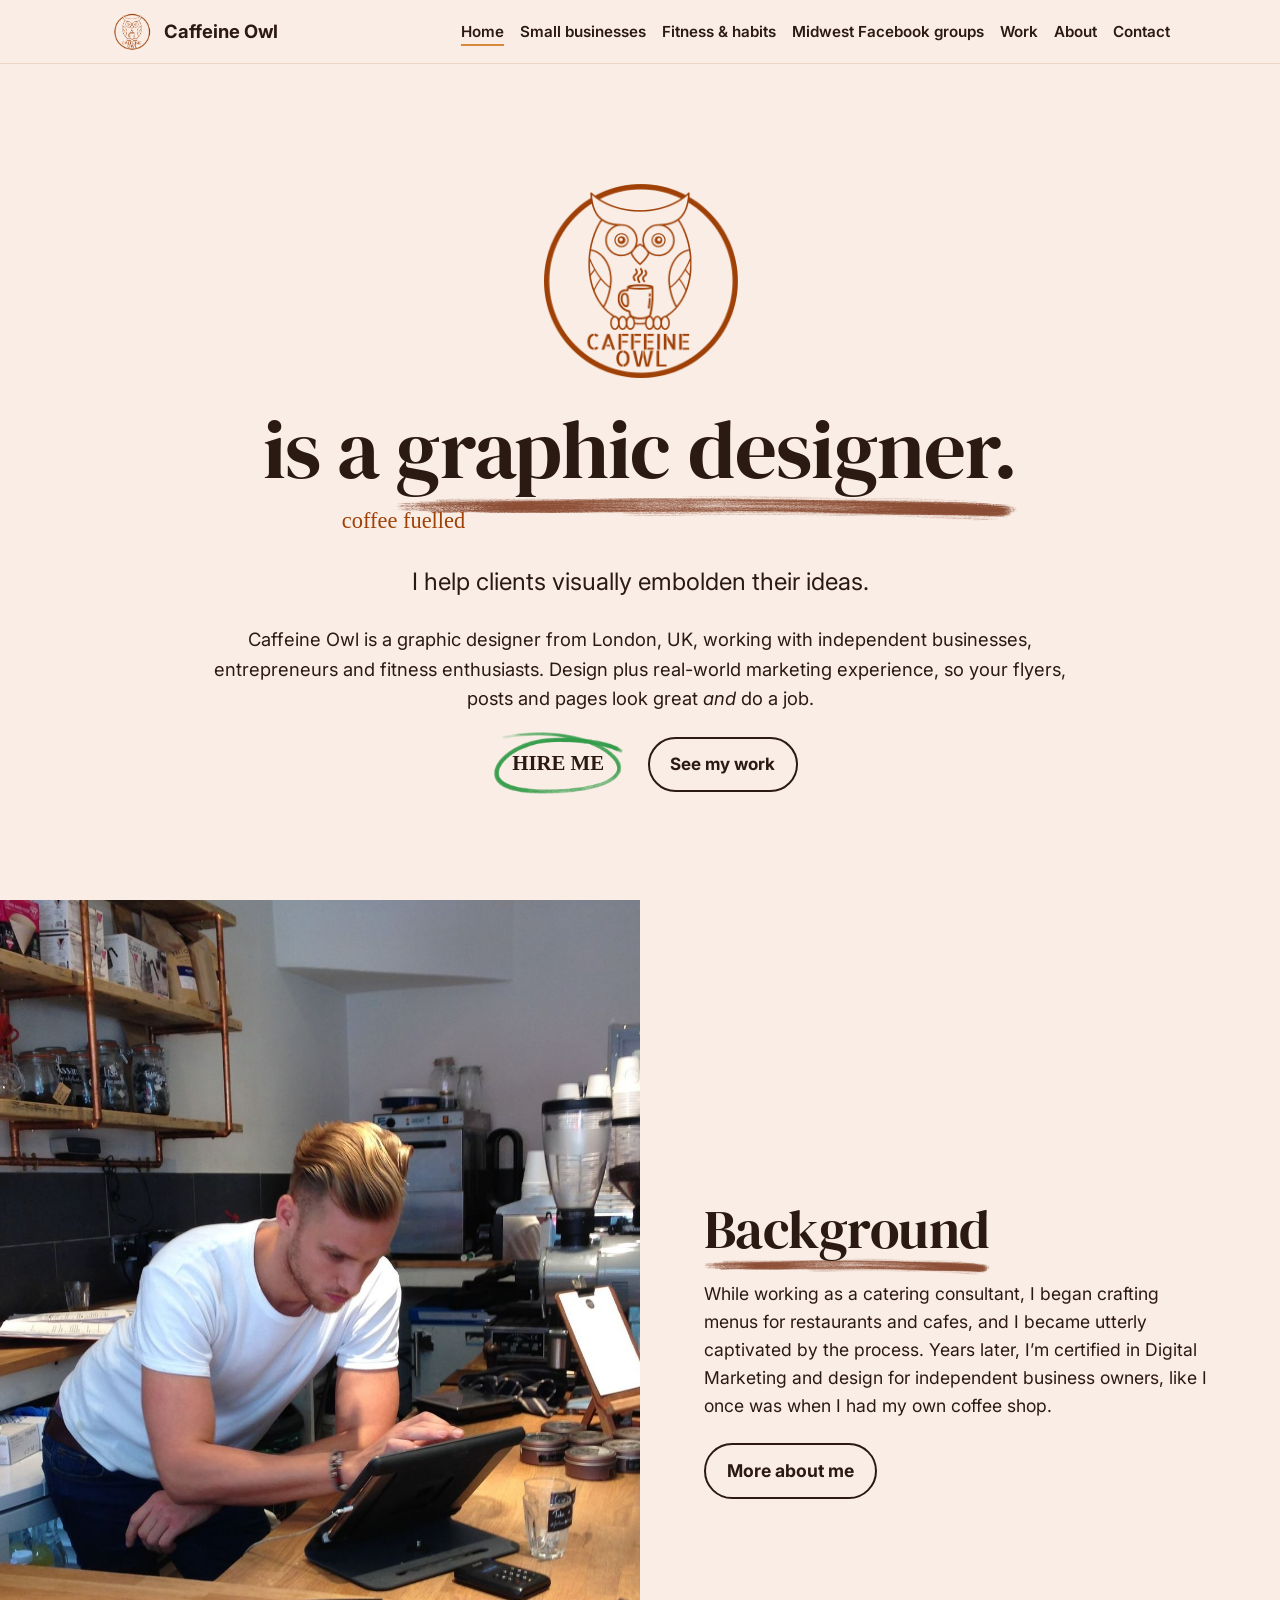
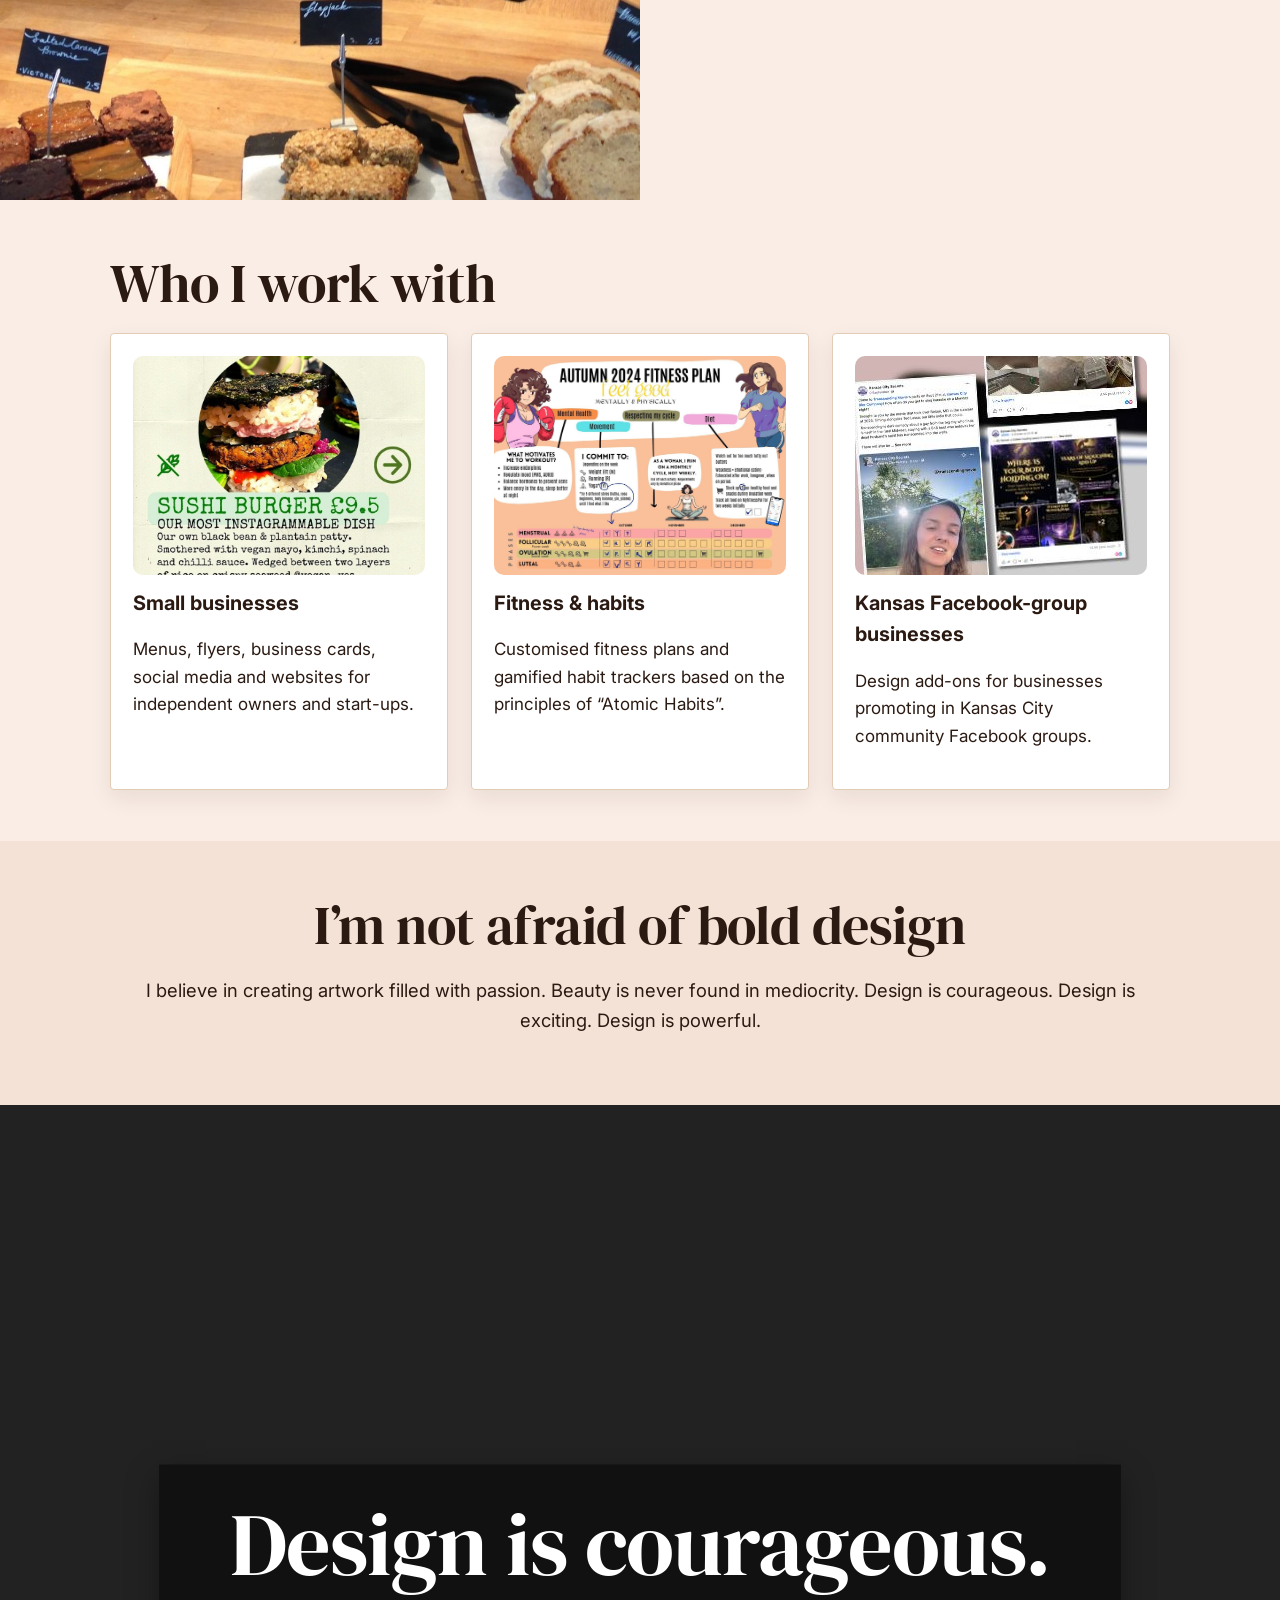
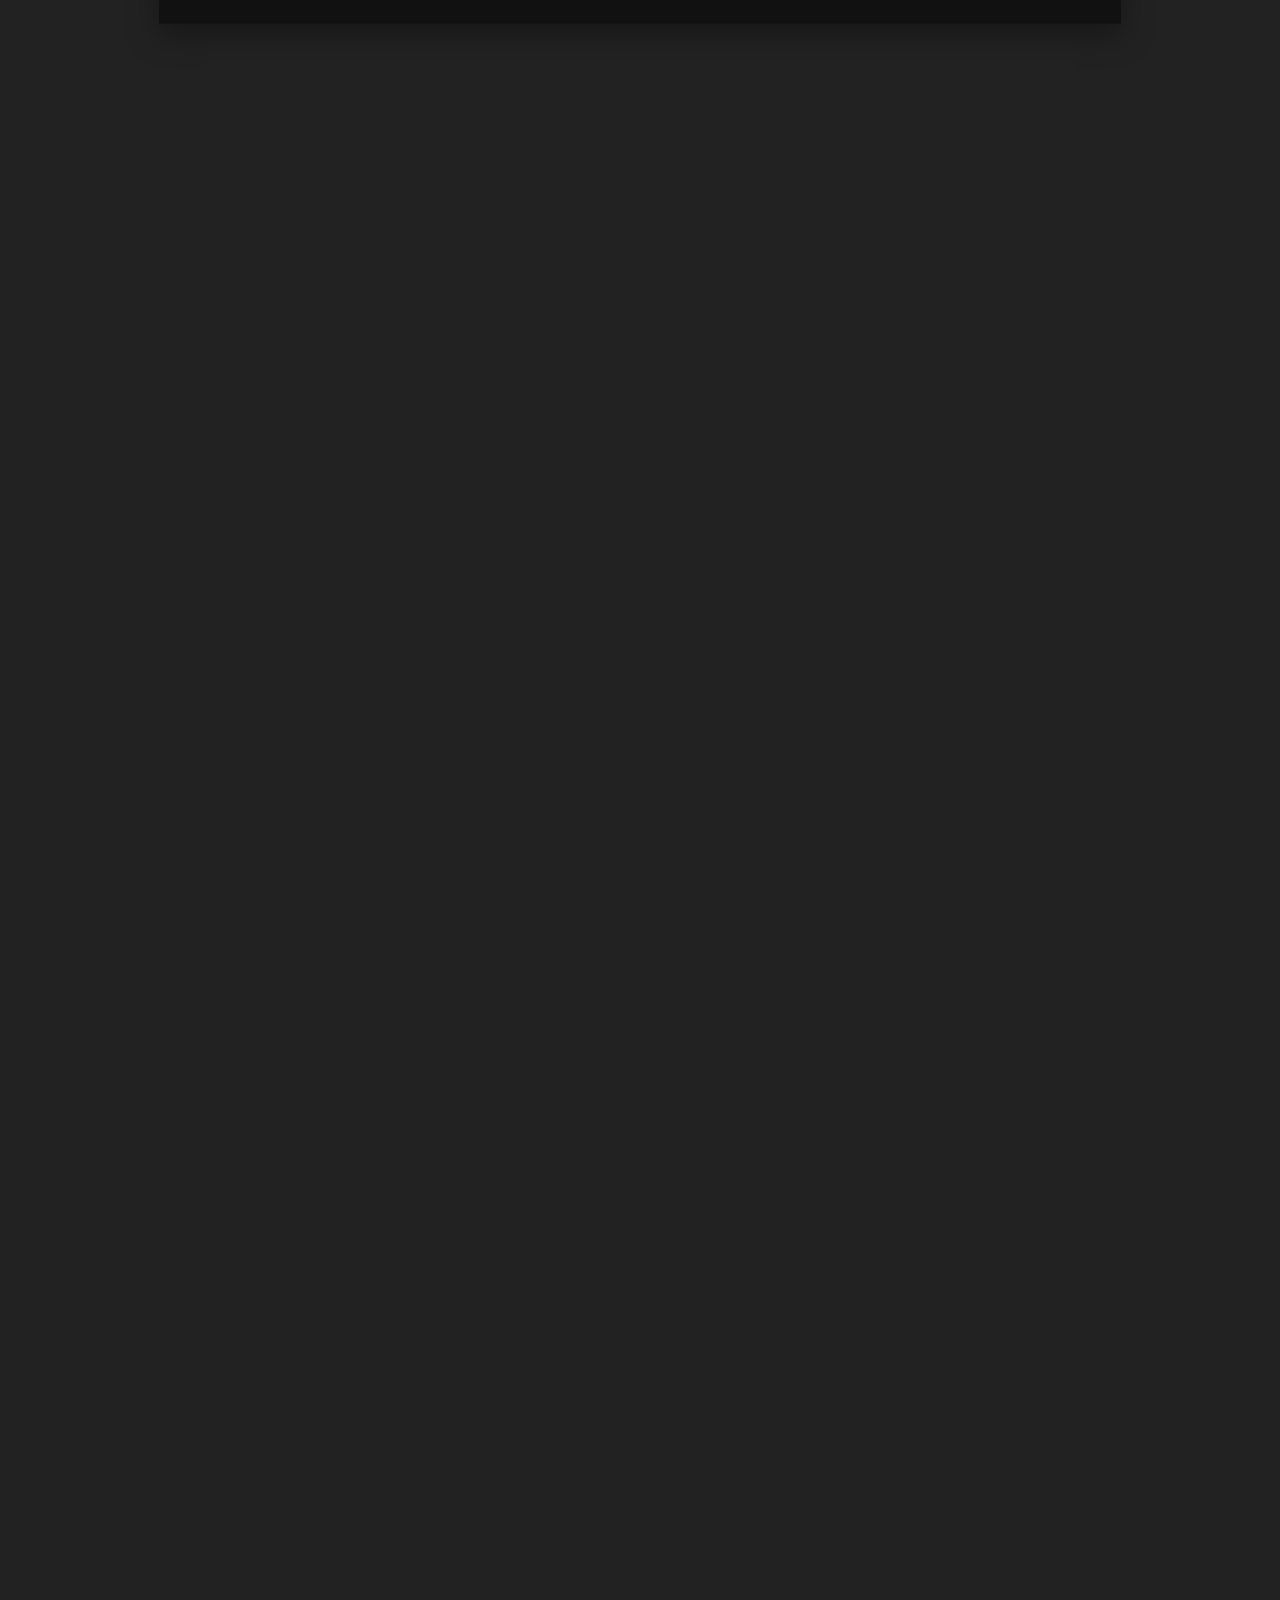
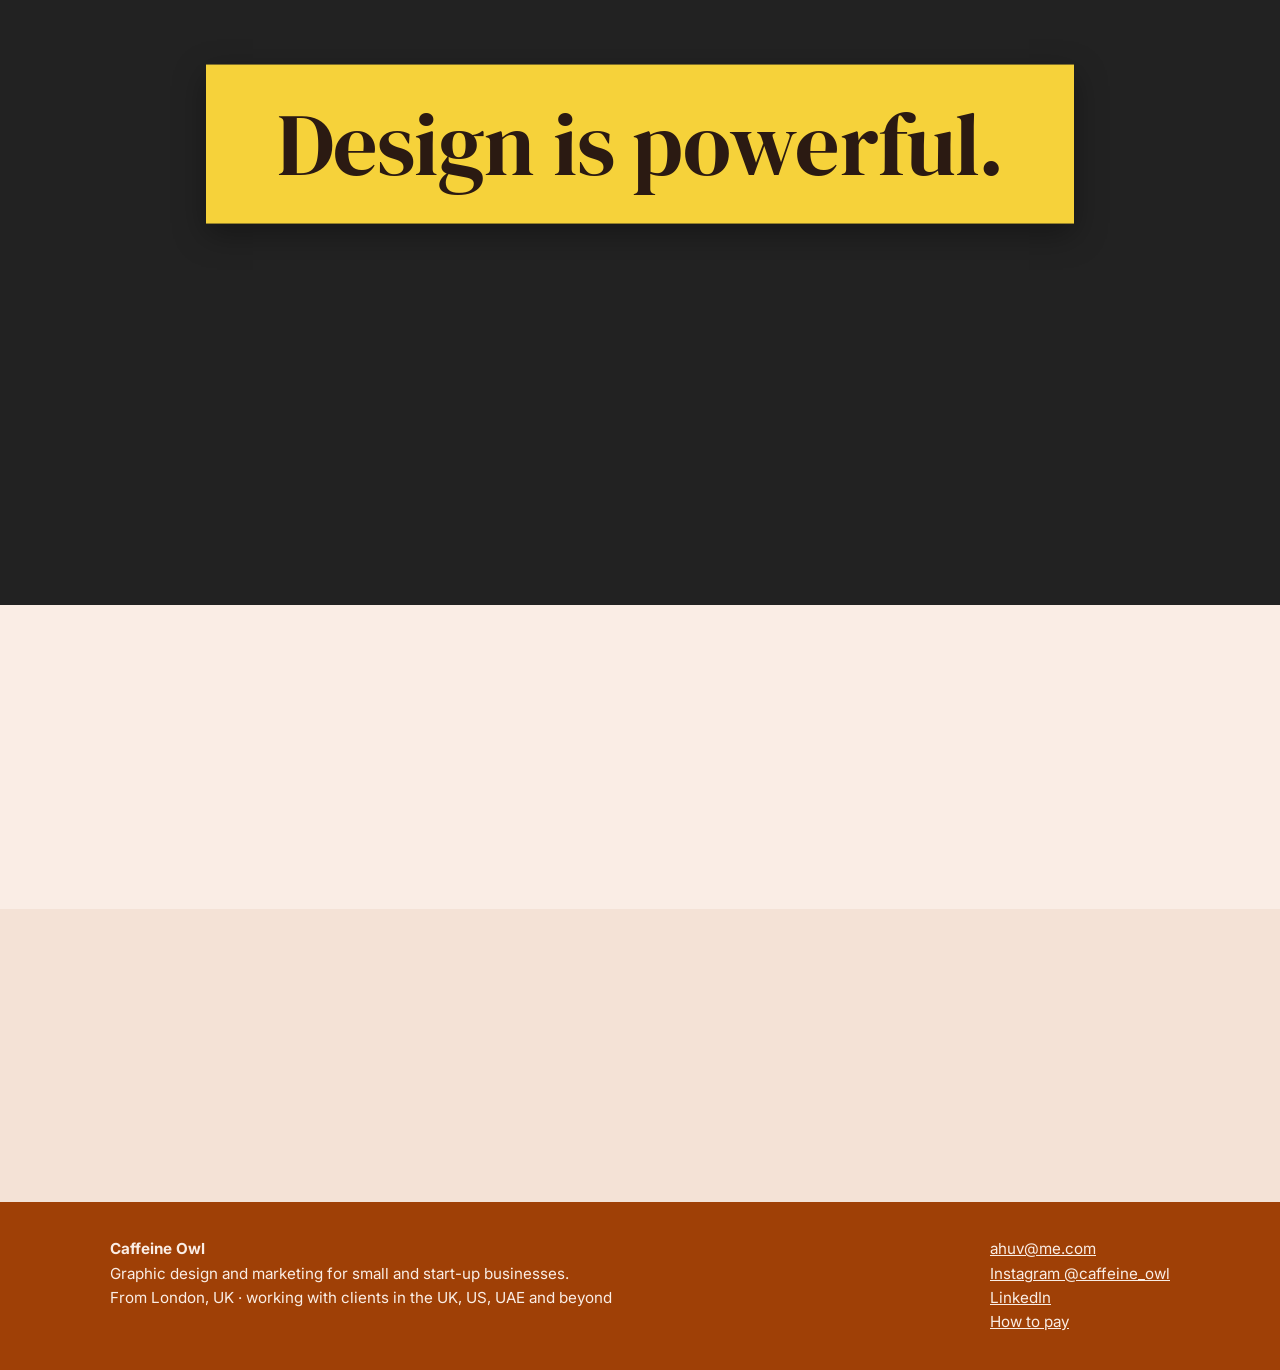
==== index.html @ 9c8e0d78 "Publish from Pinegrow" ====
<!doctype html>
<html lang="en-GB">
    <head>
        <meta charset="utf-8">
        <meta name="viewport" content="width=device-width,initial-scale=1">
        <title>Caffeine Owl | Graphic design and marketing for small businesses</title>
        <meta name="description" content="Caffeine Owl is a graphic designer and marketer from London, UK, helping small businesses, start-ups and fitness enthusiasts look bold and get noticed.">
        <link rel="canonical" href="https://caffeineowl.co.uk/">
        <meta property="og:type" content="website">
        <meta property="og:site_name" content="Caffeine Owl">
        <meta property="og:title" content="Caffeine Owl | Graphic design and marketing for small businesses">
        <meta property="og:description" content="Caffeine Owl is a graphic designer and marketer from London, UK, helping small businesses, start-ups and fitness enthusiasts look bold and get noticed.">
        <meta property="og:image" content="https://ahuvldn.github.io/caffeineowl-site/img/og.jpg">
        <meta property="og:locale" content="en_GB">
        <meta name="twitter:card" content="summary_large_image">
        <link rel="icon" href="img/logo.png">
        <link rel="preconnect" href="https://fonts.googleapis.com">
        <link rel="preconnect" href="https://fonts.gstatic.com" crossorigin>
        <link href="css/theme.css" rel="stylesheet" type="text/css">
        <link rel="stylesheet" href="https://fonts.googleapis.com/css2?family=DM+Serif+Display&family=Permanent+Marker&family=Inter:wght@400;600;800&display=swap">
        <link rel="stylesheet" href="style.css">
        <script src="site.js" defer></script>
    </head>
    <body>
        <a class="skip" href="#main">Skip to content</a>
        <header>
            <div class="wrap">
                <a class="brand" href="index.html"><img src="img/logo.png" alt="" width="44" height="44">Caffeine Owl</a>
                <button class="menu-btn" aria-expanded="false" aria-controls="nav" onclick="const n=document.getElementById('nav');n.classList.toggle('open');this.setAttribute('aria-expanded',n.classList.contains('open'))">Menu</button>
                <nav id="nav" aria-label="Main">
                    <ul>
                        <li>
                            <a href="index.html" aria-current="page">Home</a>
                        </li>
                        <li>
                            <a href="small-businesses.html">Small businesses</a>
                        </li>
                        <li>
                            <a href="fitness-habits.html">Fitness &amp; habits</a>
                        </li>
                        <li>
                            <a href="midwest-facebook-groups.html">Midwest Facebook groups</a>
                        </li>
                        <li>
                            <a href="work.html">Work</a>
                        </li>
                        <li>
                            <a href="about.html">About</a>
                        </li>
                        <li>
                            <a href="contact.html">Contact</a>
                        </li>
                    </ul>
                </nav>
            </div>
        </header>
        <main id="main">
            <section class="hero canva">
                <div class="wrap center">
                    <img class="biglogo" src="img/logo.png" alt="Caffeine Owl logo" width="500" height="500" data-reveal>
                    <h1 class="display" data-reveal>is a <span class="ul">graphic designer.</span></h1>
                    <p class="marker" aria-hidden="true">coffee fuelled</p>
                    <p class="tag" data-reveal>I help clients visually embolden their ideas.</p>
                    <p class="lead">Caffeine Owl is a graphic designer from London, UK, working with independent businesses, entrepreneurs and fitness enthusiasts. Design plus real-world marketing experience, so your flyers, posts and pages look great <em>and</em> do a job.</p>
                    <p data-reveal><a class="ringbtn" href="contact.html" style="background-image:url(img/ring-green.svg)">Hire me</a> <a class="btn ghost" href="work.html">See my work</a></p>
                </div>
            </section>
            <section class="split">
                <div class="split-img" style="--bg:url(img/bg-studio.jpg);grid-area:1 / 1 / 2 / 2;background-position: center 20%;" aria-label="Ahuv at work in the Caffeine Owl studio"></div>
                <div class="split-txt" data-reveal>
                    <h2 class="display"><span class="ul">Background</span></h2>
                    <p>While working as a catering consultant, I began crafting menus for restaurants and cafes, and I became utterly captivated by the process. Years later, I&rsquo;m certified in Digital Marketing and design for independent business owners, like I once was when I had my own coffee shop.</p>
                    <a class="btn ghost" href="about.html">More about me</a>
                </div>
            </section>
            <section>
                <div class="wrap">
                    <h2>Who I work with</h2>
                    <div class="grid">
                        <a class="card" href="small-businesses.html"><img src="img/sushi-menu.jpg" alt="" loading="lazy"><h3>Small businesses</h3><p>Menus, flyers, business cards, social media and websites for independent owners and start-ups.</p></a>
                        <a class="card" href="fitness-habits.html"><img src="img/autumn-fitness.jpg" alt="" loading="lazy"><h3>Fitness &amp; habits</h3><p>Customised fitness plans and gamified habit trackers based on the principles of &ldquo;Atomic Habits&rdquo;.</p></a>
                        <a class="card" href="midwest-facebook-groups.html"><img src="KCSFB.jpg" alt="" loading="lazy"><h3>Kansas Facebook-group businesses</h3><p>Design add-ons for businesses promoting in Kansas City community Facebook groups.</p></a>
                    </div>
                </div>
            </section>
            <section class="alt">
                <div class="wrap center">
                    <h2 class="display">I&rsquo;m not afraid of bold design</h2>
                    <p class="lead">I believe in creating artwork filled with passion. Beauty is never found in mediocrity. Design is courageous. Design is exciting. Design is powerful.</p>
                </div>
            </section>
            <section class="band parallax " style="--bg:url(img/bg-hands-menu.jpg)">
                <h2 class="bandtxt" data-reveal>Design is courageous.</h2>
            </section>
            <section class="band parallax dark" style="--bg:url(img/bg-wood.jpg)">
                <h2 class="bandtxt" data-reveal>Design is exciting.</h2>
            </section>
            <section class="band parallax yellow" style="--bg:url(img/bg-website.jpg)">
                <h2 class="bandtxt" data-reveal>Design is powerful.</h2>
            </section>
            <section id="pricing">
                <div class="wrap">
                    <h2>Pricing</h2>
                    <div class="note">
                        <p><strong>Rate card coming soon.</strong> In the meantime, get in touch for a quote before any work starts. Ready to pay an invoice? See <a href="https://pay.caffeineowl.co.uk/">how to pay</a>.</p>
                    </div>
                </div>
            </section>
            <section class="alt">
                <div class="wrap">
                    <h2>I&rsquo;d love to hear from you</h2>
                    <p>Tell me what you&rsquo;re working on and I&rsquo;ll reply with ideas and next steps.</p>
                    <a class="btn" href="contact.html">Start a conversation</a><a class="btn ghost" href="index.html#pricing">Pricing</a>
                </div>
            </section>
        </main>
        <footer>
            <div class="wrap">
                <div>
                    <strong>Caffeine Owl</strong><br>Graphic design and marketing for small and start-up businesses.<br>From London, UK · working with clients in the UK, US, UAE and beyond
                </div>
                <div>
                    <a href="mailto:ahuv@me.com">ahuv@me.com</a><br><a href="https://www.instagram.com/caffeine_owl/">Instagram @caffeine_owl</a><br><a href="https://www.linkedin.com/in/ahuvlondon/">LinkedIn</a><br><a href="https://pay.caffeineowl.co.uk/">How to pay</a>
                </div>
            </div>
        </footer>
    </body>
</html>
---- css/theme.css ----
/*! normalize.css v8.0.1 | MIT License | github.com/necolas/normalize.css */html{line-height:1.15;-webkit-text-size-adjust:100%;}body{margin:0;}main{display:block;}h1{font-size:2em;margin:.67em 0;}hr{box-sizing:content-box;height:0;overflow:visible;}pre{font-family:monospace,monospace;font-size:1em;}a{background-color:transparent;}abbr[title]{border-bottom:none;text-decoration:underline;text-decoration:underline dotted;}b,strong{font-weight:bolder;}code,kbd,samp{font-family:monospace,monospace;font-size:1em;}small{font-size:80%;}sub,sup{font-size:75%;line-height:0;position:relative;vertical-align:baseline;}sub{bottom:-.25em;}sup{top:-.5em;}img{border-style:none;}button,input,optgroup,select,textarea{font-family:inherit;font-size:100%;line-height:1.15;margin:0;}button,input{overflow:visible;}button,select{text-transform:none;}[type=button],[type=reset],[type=submit],button{-webkit-appearance:button;}[type=button]::-moz-focus-inner,[type=reset]::-moz-focus-inner,[type=submit]::-moz-focus-inner,button::-moz-focus-inner{border-style:none;padding:0;}[type=button]:-moz-focusring,[type=reset]:-moz-focusring,[type=submit]:-moz-focusring,button:-moz-focusring{outline:1px dotted ButtonText;}fieldset{padding:.35em .75em .625em;}legend{box-sizing:border-box;color:inherit;display:table;max-width:100%;padding:0;white-space:normal;}progress{vertical-align:baseline;}textarea{overflow:auto;}[type=checkbox],[type=radio]{box-sizing:border-box;padding:0;}[type=number]::-webkit-inner-spin-button,[type=number]::-webkit-outer-spin-button{height:auto;}[type=search]{-webkit-appearance:textfield;outline-offset:-2px;}[type=search]::-webkit-search-decoration{-webkit-appearance:none;}::-webkit-file-upload-button{-webkit-appearance:button;font:inherit;}details{display:block;}summary{display:list-item;}template{display:none;}[hidden]{display:none;}
                    
*, *::before, *::after {
    box-sizing: border-box;
}
:root {
    --primary: #0d6efd;
    --secondary: #6c757d;
    --color3: #0dcaf0;
    --color4: #198754;
    --white: white;
    --light: #f8f9fa;
    --dark: #212529;
}body, html {
    min-height: 100vh;
}
---- style.css ----
:root{--ink:#2b1a12;--orange:#d9893b;--orange2:#e49a50;--cream:#fff6e8;--sand:#f8f1e6;--line:#e2cdb4;--green:#3f7d4e}
*{box-sizing:border-box}html{scroll-behavior:smooth}
body{margin:0;font-family:system-ui,-apple-system,"Segoe UI",Roboto,sans-serif;color:var(--ink);background:var(--cream);line-height:1.6;font-size:17px}
img{max-width:100%;height:auto;display:block}a{color:var(--ink)}
.skip{position:absolute;left:-999px}.skip:focus{left:1rem;top:1rem;background:#fff;padding:.5rem;z-index:9}
.wrap{max-width:1100px;margin:0 auto;padding:0 1.25rem}
header{background:var(--ink);color:var(--cream);position:sticky;top:0;z-index:5}
header .wrap{display:flex;align-items:center;justify-content:space-between;gap:1rem;padding-top:.6rem;padding-bottom:.6rem;flex-wrap:wrap}
.brand{display:flex;align-items:center;gap:.6rem;color:var(--cream);text-decoration:none;font-weight:700;font-size:1.15rem}
.brand img{width:44px;height:44px;border-radius:50%}
nav ul{list-style:none;margin:0;padding:0;display:flex;flex-wrap:wrap;gap:.25rem 1rem}
nav a{color:var(--cream);text-decoration:none;font-size:.95rem;padding:.2rem 0;border-bottom:2px solid transparent}
nav a:hover,nav a[aria-current=page]{border-color:var(--orange)}
.menu-btn{display:none;background:none;border:1px solid var(--cream);color:var(--cream);border-radius:6px;padding:.3rem .7rem;font:inherit}
@media(max-width:760px){.menu-btn{display:block}nav{width:100%;display:none}nav.open{display:block}nav ul{flex-direction:column;padding:.5rem 0}}
.hero{padding:4rem 0 3rem;background:linear-gradient(180deg,var(--sand),var(--cream))}
.hero .wrap{display:grid;grid-template-columns:1.2fr 1fr;gap:2.5rem;align-items:center}
@media(max-width:760px){.hero .wrap{grid-template-columns:1fr}}
h1{font-size:clamp(2rem,4.5vw,3.1rem);line-height:1.15;margin:.2rem 0 1rem}
h2{font-size:clamp(1.5rem,3vw,2.1rem);line-height:1.2;margin:0 0 1rem}
h3{margin:.2rem 0 .4rem}
.eyebrow{text-transform:uppercase;letter-spacing:.12em;font-size:.8rem;color:var(--green);font-weight:700}
.lead{font-size:1.15rem}
.btn{display:inline-block;background:var(--orange);color:var(--ink);font-weight:700;text-decoration:none;padding:.75rem 1.3rem;border-radius:999px;margin:.3rem .5rem .3rem 0}
.btn:hover{background:var(--orange2)}.btn.ghost{background:transparent;border:2px solid var(--ink)}
section{padding:3.2rem 0}section.alt{background:var(--sand)}
.grid{display:grid;gap:1.4rem;grid-template-columns:repeat(auto-fit,minmax(250px,1fr))}
.card{background:#fff;border:1px solid var(--line);border-radius:16px;padding:1.4rem;text-decoration:none;display:block}
a.card:hover{border-color:var(--orange)}
.card img{border-radius:10px;margin-bottom:.8rem;aspect-ratio:4/3;object-fit:cover;width:100%}
.shot{border-radius:18px;box-shadow:0 12px 30px rgba(43,26,18,.15)}
.work figure{margin:0;background:#fff;border:1px solid var(--line);border-radius:14px;overflow:hidden}
.work figure img{aspect-ratio:1/1;object-fit:cover;width:100%}
.work figcaption{padding:.8rem 1rem;font-size:.95rem}
.note{background:#fff;border-left:5px solid var(--orange);padding:1rem 1.2rem;border-radius:8px}
ul.ticks{padding-left:1.2rem}ul.ticks li{margin:.35rem 0}
footer{background:var(--ink);color:var(--cream);padding:2.2rem 0;font-size:.95rem}
footer a{color:var(--cream)}footer .wrap{display:flex;flex-wrap:wrap;justify-content:space-between;gap:1rem}
:focus-visible{outline:3px solid var(--orange);outline-offset:2px}

/* ===== Canva-style restyle ===== */
:root{--peach:#faede5;--rust:#9f4006;--cream:#faede5;--sand:#f4e2d6}
body{font-family:Inter,system-ui,sans-serif;background:var(--peach)}
h1,h2,.display{font-family:"DM Serif Display",Georgia,serif;font-weight:400;letter-spacing:-.01em}
h1{font-size:clamp(2.6rem,7vw,5.2rem);line-height:1.05}h2{font-size:clamp(2rem,5vw,3.4rem)}
.eyebrow{color:var(--rust)}
header{background:rgba(250,237,229,.92);backdrop-filter:blur(8px);color:var(--ink);border-bottom:1px solid #ecd6c8}
.brand,nav a{color:var(--ink)}nav a{font-weight:600}.menu-btn{color:var(--ink);border-color:var(--ink)}
.btn{background:var(--rust);color:#fff}.btn:hover{background:#7f3305}.btn.ghost{color:var(--ink);background:transparent}
.center{text-align:center}
.hero.canva{min-height:calc(100vh - 64px);display:flex;align-items:center;background:var(--peach);padding:3rem 0;position:relative}
.hero.canva .wrap{display:block;max-width:900px}
.biglogo{width:min(240px,50vw);margin:0 auto 1rem;border-radius:50%}
.ul{background:url(img/brush.png) no-repeat center bottom/100% .32em;padding-bottom:.18em}
.marker{font-family:"Permanent Marker",cursive;color:var(--rust);transform:rotate(-8deg);font-size:1.4rem;margin:-.4rem 0 0 -55%;}
.tag{font-size:clamp(1.1rem,2.4vw,1.5rem)}
.ringbtn{display:inline-block;padding:1.2rem 2.4rem;font:700 1.3rem Georgia,serif;text-transform:uppercase;color:var(--ink);text-decoration:none;background:url(img/ring.svg) no-repeat center/100% 100%;transition:transform .3s}
.ringbtn:hover{transform:rotate(-3deg) scale(1.05)}
.hero.full{min-height:88vh;display:flex;align-items:center;color:#fff;background:#2b1a12 var(--bg) center/cover no-repeat;position:relative;isolation:isolate}
.hero.full::before{content:"";position:absolute;inset:0;background:linear-gradient(100deg,rgba(43,26,18,.88) 30%,rgba(43,26,18,.35));z-index:-1}
.hero.full .eyebrow{color:#f3b27a}.hero.full a:not(.btn){color:#fff}.hero.full .btn.ghost{color:#fff;border-color:#fff}
.hero.full .shot{transform:rotate(2deg)}
.split{display:grid;grid-template-columns:1fr 1fr;min-height:100vh;padding:0;background:var(--peach)}
.split-img{background:var(--bg) center/cover}.split-txt{align-self:center;padding:3rem clamp(1.2rem,5vw,5rem);font-size:1.1rem}
@media(max-width:760px){.split{grid-template-columns:1fr;min-height:0}.split-img{min-height:70vh}.marker{margin-left:-30%}}
.band{min-height:100vh;display:flex;align-items:center;justify-content:center;background:#222 var(--bg) center/cover no-repeat;padding:0}
.bandtxt{font-size:clamp(2.2rem,7vw,5.5rem);color:#fff;text-align:center;padding:.3em .8em;background:#111;transform:rotate(-2deg);box-shadow:0 10px 30px rgba(0,0,0,.35)}
.band.yellow .bandtxt{background:#f6d23a;color:var(--ink)}.band.dark .bandtxt{background:rgba(20,12,8,.82)}
.bandtxt small{display:block;font:600 .3em Inter,sans-serif;letter-spacing:.04em}
@media(min-width:900px){.parallax{background-attachment:fixed}}
@supports (-webkit-touch-callout:none){.parallax{background-attachment:scroll}}
section.alt{background:var(--sand)}
.card{border-radius:4px;box-shadow:0 8px 22px rgba(43,26,18,.08);transition:transform .4s}.card:hover{transform:translateY(-6px) rotate(-.5deg)}
.work figure{border-radius:4px;transition:transform .4s}.work figure:hover{transform:scale(1.02)}
footer{background:var(--rust)}
[data-reveal]{opacity:0;transform:translateY(40px);transition:opacity .9s ease,transform .9s cubic-bezier(.2,.7,.2,1)}
[data-reveal].in{opacity:1;transform:none}
.js-off [data-reveal]{opacity:1;transform:none}
@media(prefers-reduced-motion:reduce){[data-reveal]{opacity:1!important;transform:none!important;transition:none}.parallax{background-attachment:scroll!important}.card,.work figure,.ringbtn{transition:none}}
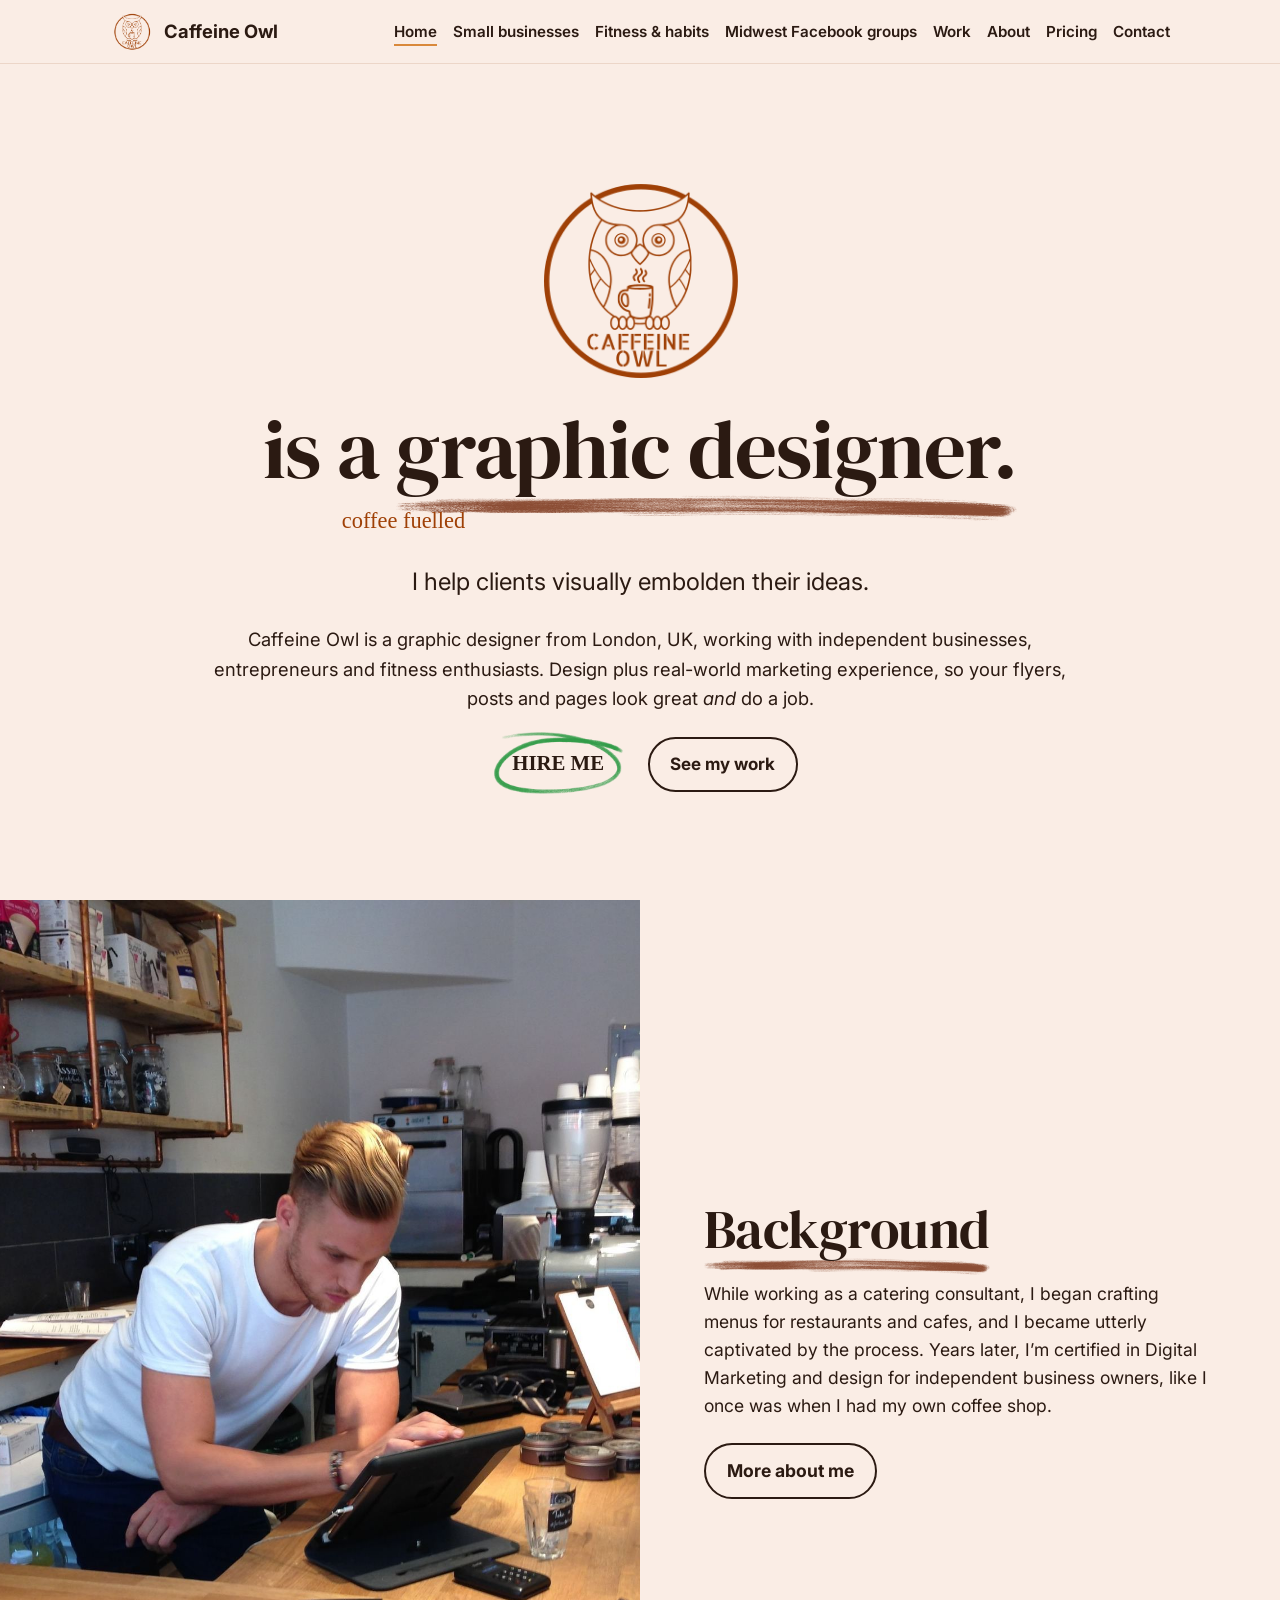
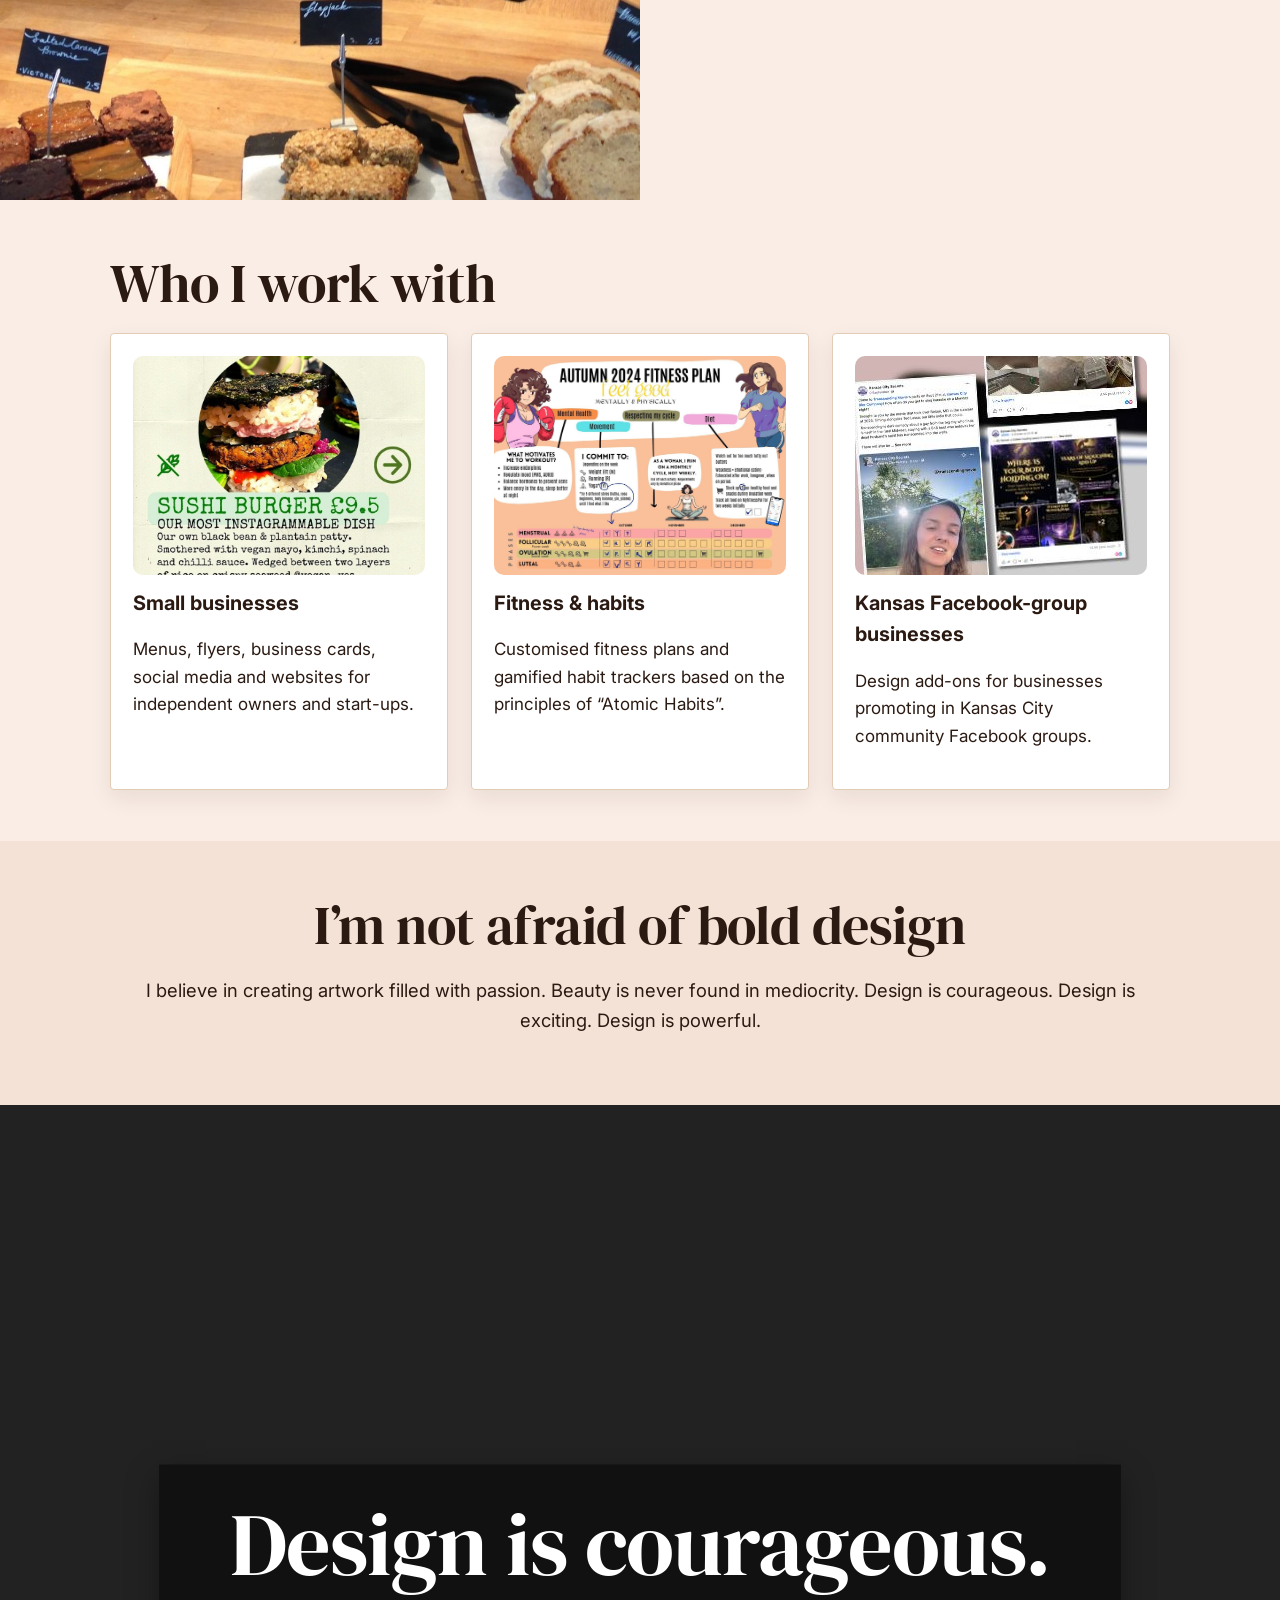
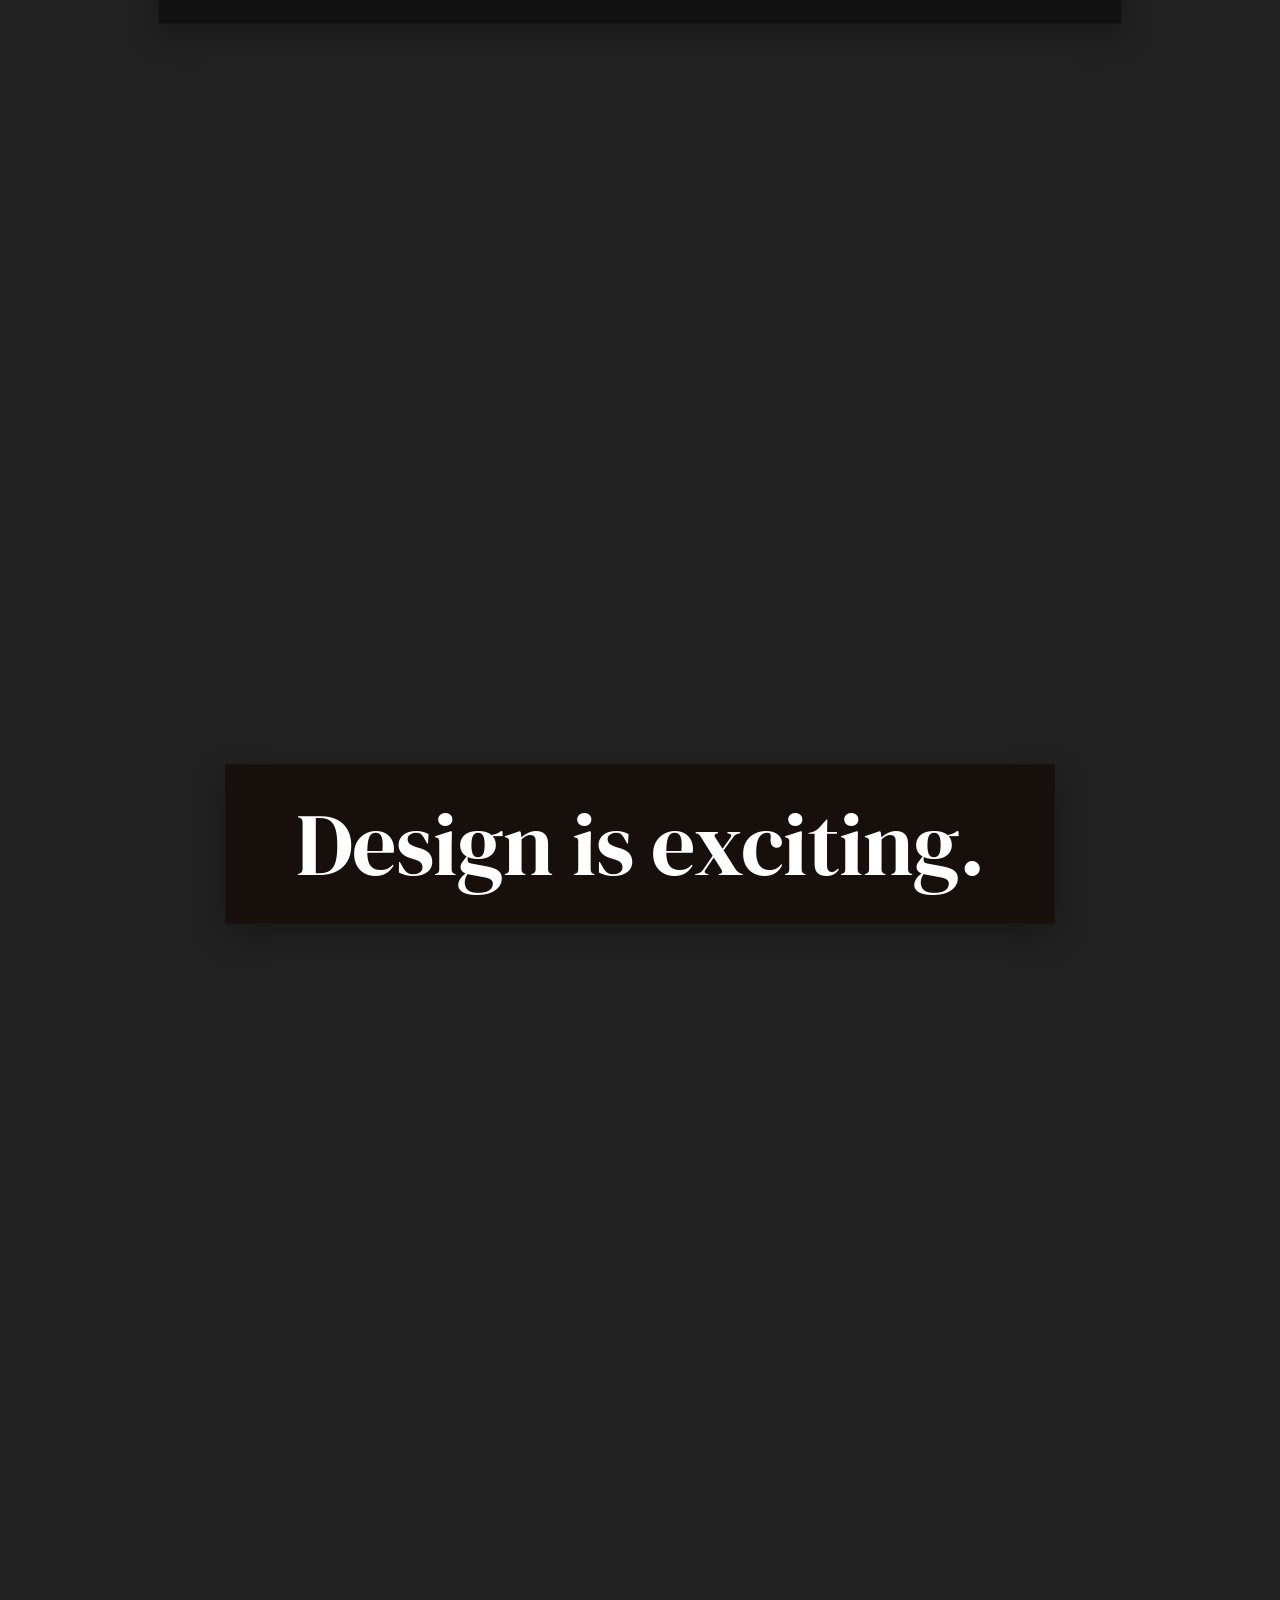
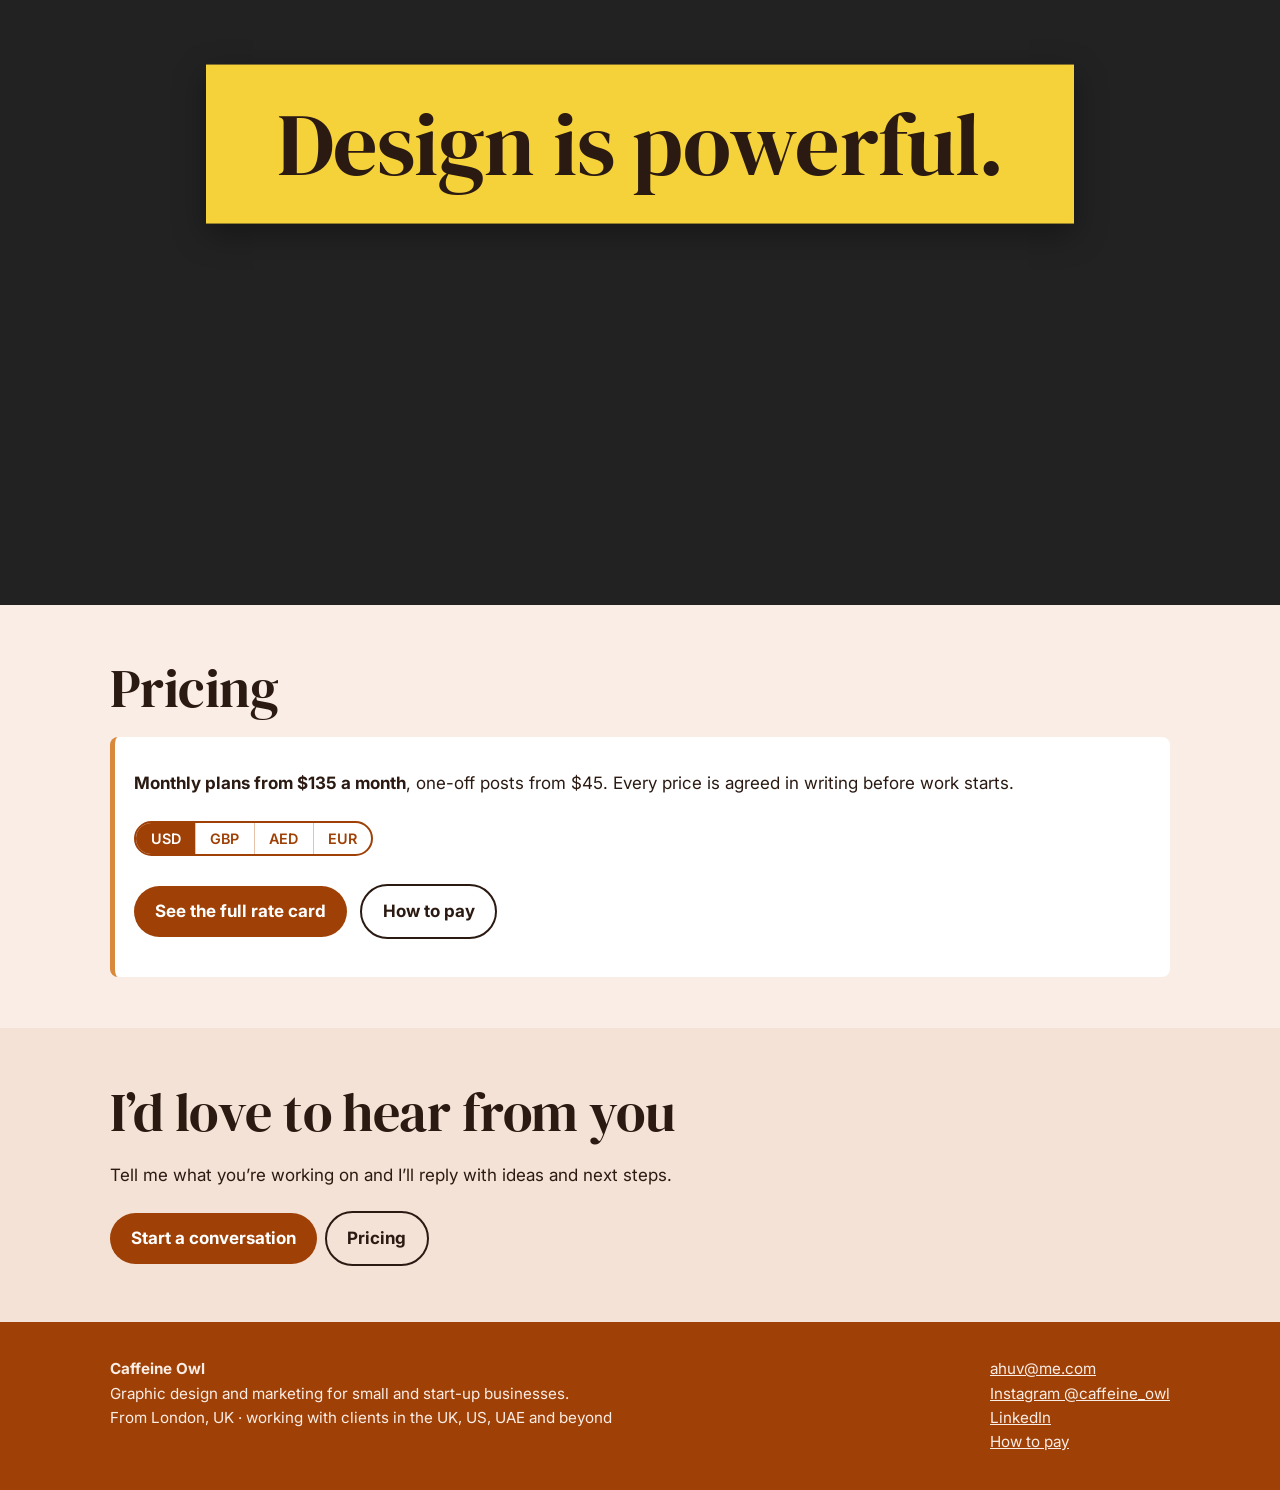
==== commit 12f857e6: "Add pricing page with currency toggle; link rate card from Home and nav" ====
--- a/index.html
+++ b/index.html
@@ -47,7 +47,7 @@
                         <li>
                             <a href="about.html">About</a>
                         </li>
-                        <li>
+                        <li><a href="pricing.html">Pricing</a></li><li>
                             <a href="contact.html">Contact</a>
                         </li>
                     </ul>
@@ -102,7 +102,7 @@
                 <div class="wrap">
                     <h2>Pricing</h2>
                     <div class="note">
-                        <p><strong>Rate card coming soon.</strong> In the meantime, get in touch for a quote before any work starts. Ready to pay an invoice? See <a href="https://pay.caffeineowl.co.uk/">how to pay</a>.</p>
+                        <p><strong>Monthly plans from <span class="price" data-usd="$135" data-gbp="£100" data-aed="AED 500" data-eur="€125">$135</span> a month</strong>, one-off posts from <span class="price" data-usd="$45" data-gbp="£35" data-aed="AED 170" data-eur="€45">$45</span>. Every price is agreed in writing before work starts.</p><div class="cur" role="group" aria-label="Currency"><button type="button" data-cur="usd" aria-pressed="true">USD</button><button type="button" data-cur="gbp" aria-pressed="false">GBP</button><button type="button" data-cur="aed" aria-pressed="false">AED</button><button type="button" data-cur="eur" aria-pressed="false">EUR</button></div><p><a class="btn" href="pricing.html">See the full rate card</a> <a class="btn ghost" href="https://pay.caffeineowl.co.uk">How to pay</a></p>
                     </div>
                 </div>
             </section>
@@ -110,7 +110,7 @@
                 <div class="wrap">
                     <h2>I&rsquo;d love to hear from you</h2>
                     <p>Tell me what you&rsquo;re working on and I&rsquo;ll reply with ideas and next steps.</p>
-                    <a class="btn" href="contact.html">Start a conversation</a><a class="btn ghost" href="index.html#pricing">Pricing</a>
+                    <a class="btn" href="contact.html">Start a conversation</a><a class="btn ghost" href="pricing.html">Pricing</a>
                 </div>
             </section>
         </main>
--- a/style.css
+++ b/style.css
@@ -77,3 +77,23 @@
 [data-reveal].in{opacity:1;transform:none}
 .js-off [data-reveal]{opacity:1;transform:none}
 @media(prefers-reduced-motion:reduce){[data-reveal]{opacity:1!important;transform:none!important;transition:none}.parallax{background-attachment:scroll!important}.card,.work figure,.ringbtn{transition:none}}
+
+/* ===== Pricing ===== */
+.sr{position:absolute;left:-9999px}
+.curbar{position:sticky;top:64px;z-index:4;padding:.6rem 0;background:rgba(250,237,229,.92);backdrop-filter:blur(6px)}
+.curbar .wrap{display:flex;justify-content:flex-end}
+.cur{display:inline-flex;border:2px solid var(--rust);border-radius:999px;overflow:hidden;background:#fff}
+.cur button{font:600 .9rem Inter,sans-serif;border:0;background:none;color:var(--rust);padding:.45rem .9rem;cursor:pointer}
+.cur button+button{border-left:1px solid #e7c3ab}
+.cur button[aria-pressed=true]{background:var(--rust);color:#fff}
+.note .cur{margin:.4rem 0}
+.plans{display:grid;gap:1.4rem;grid-template-columns:repeat(auto-fit,minmax(240px,1fr));margin-top:1.6rem;align-items:stretch}
+.plan{position:relative;background:#fff;border:1px solid var(--line);border-radius:6px;padding:1.6rem;display:flex;flex-direction:column;box-shadow:0 8px 22px rgba(43,26,18,.08)}
+.plan .btn{margin-top:auto;text-align:center}.plan ul{margin-bottom:1.2rem}
+.plan.pop{border:3px solid var(--rust);transform:translateY(-8px);box-shadow:0 18px 40px rgba(159,64,6,.22)}
+.badge{position:absolute;top:-.9rem;left:1.2rem;margin:0;background:var(--rust);color:#fff;font:600 .8rem Inter,sans-serif;padding:.25rem .8rem;border-radius:999px;text-transform:uppercase;letter-spacing:.06em}
+.amt{font-family:"DM Serif Display",Georgia,serif;font-size:2rem;margin:.2rem 0 .8rem;line-height:1.1}.amt small{font:500 .9rem Inter,sans-serif}
+.rates{width:100%;border-collapse:collapse;background:#fff;border-radius:6px;overflow:hidden;margin:1rem 0 1.4rem}
+.rates th,.rates td{padding:.8rem 1rem;border-bottom:1px solid var(--line);text-align:left}.rates td{text-align:right;white-space:nowrap;font-weight:600}
+.rates th{font-weight:400}
+@media(max-width:760px){.curbar{top:56px}.curbar .wrap{justify-content:center}.plan.pop{transform:none}.rates th,.rates td{padding:.7rem .6rem;font-size:.95rem}}
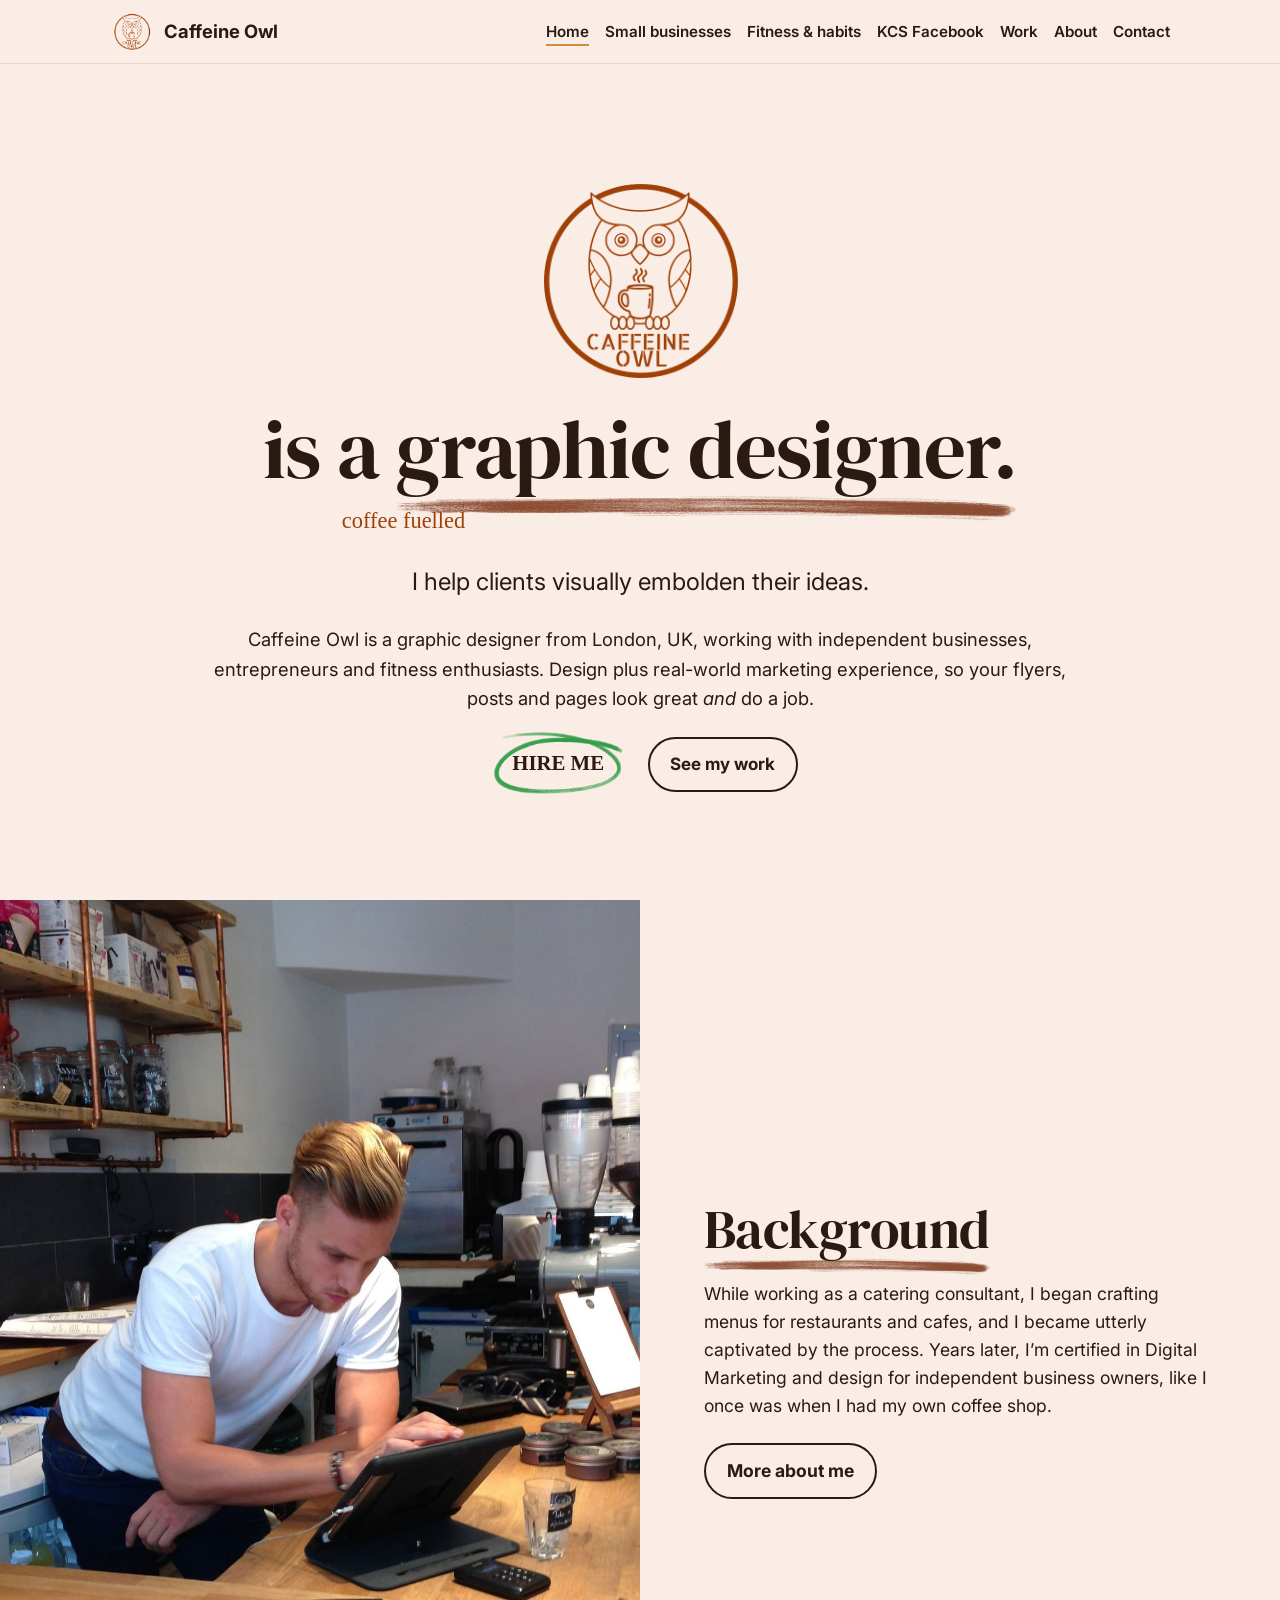
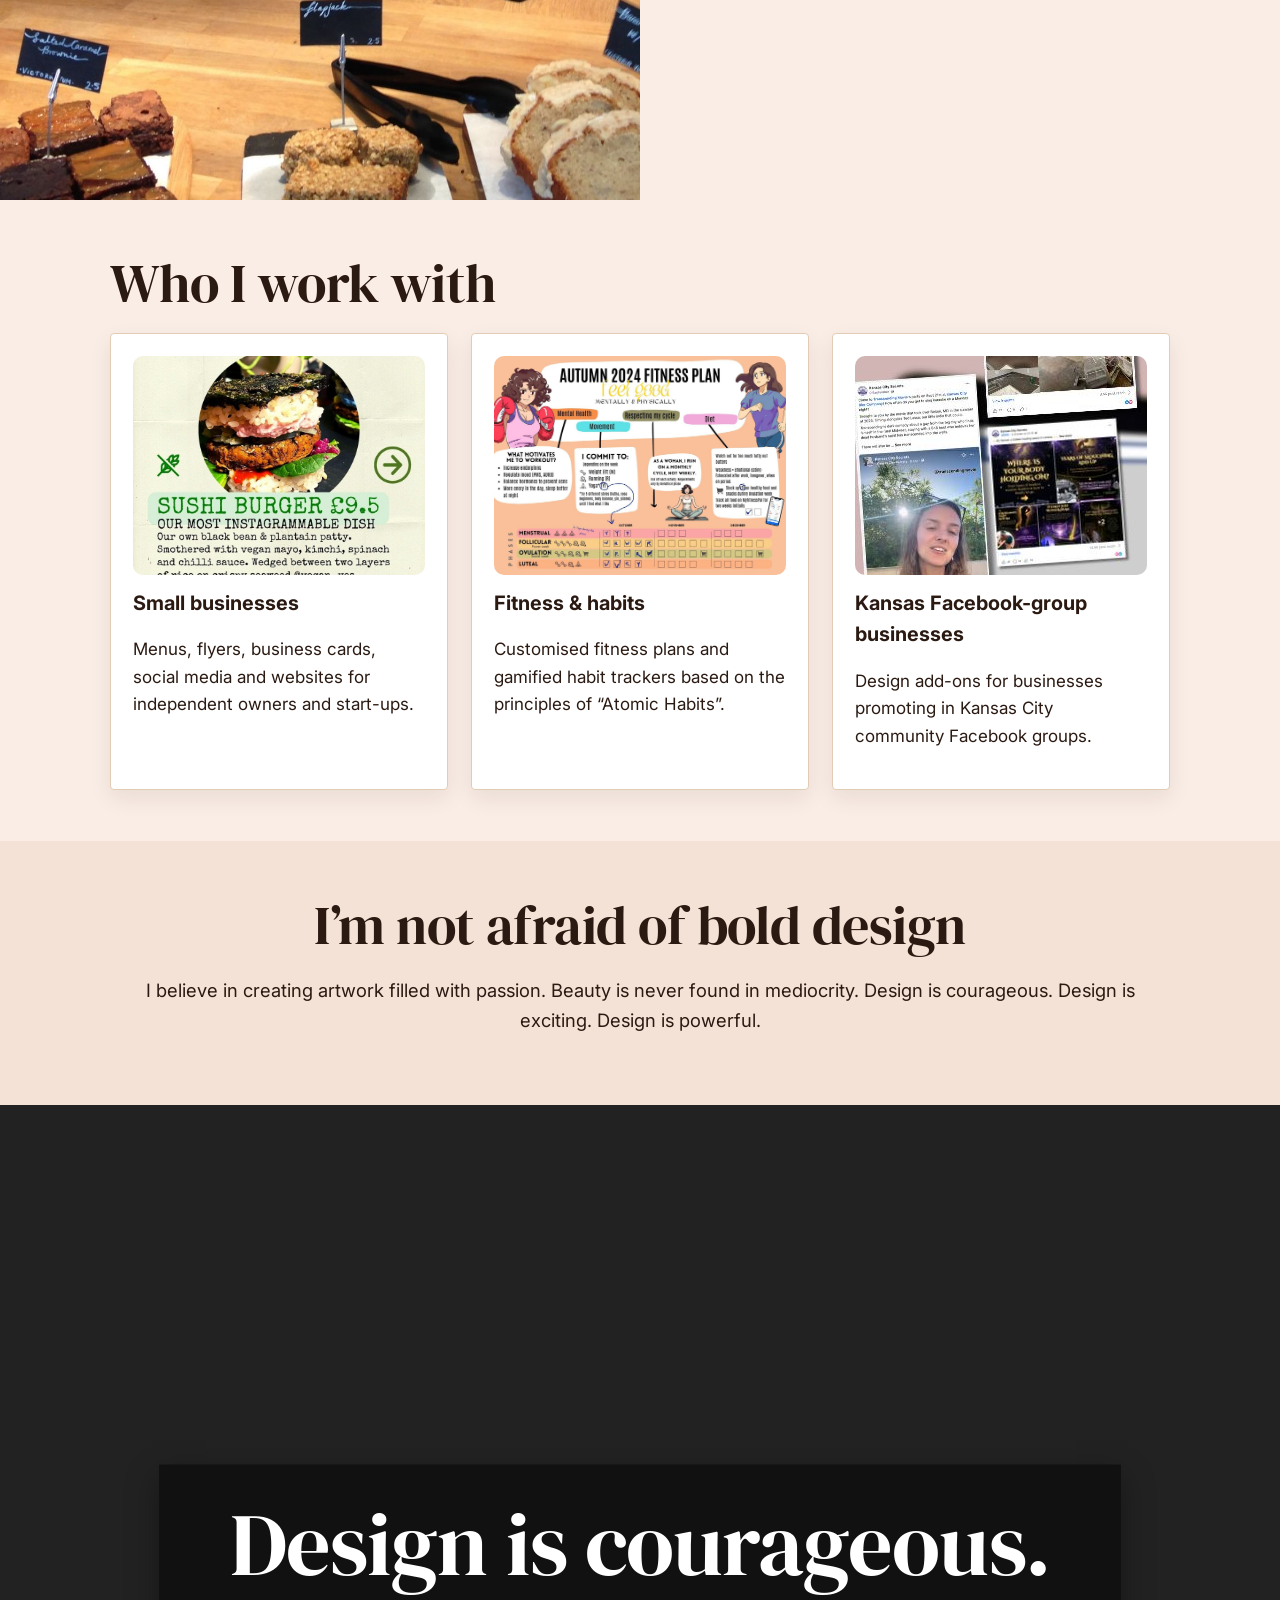
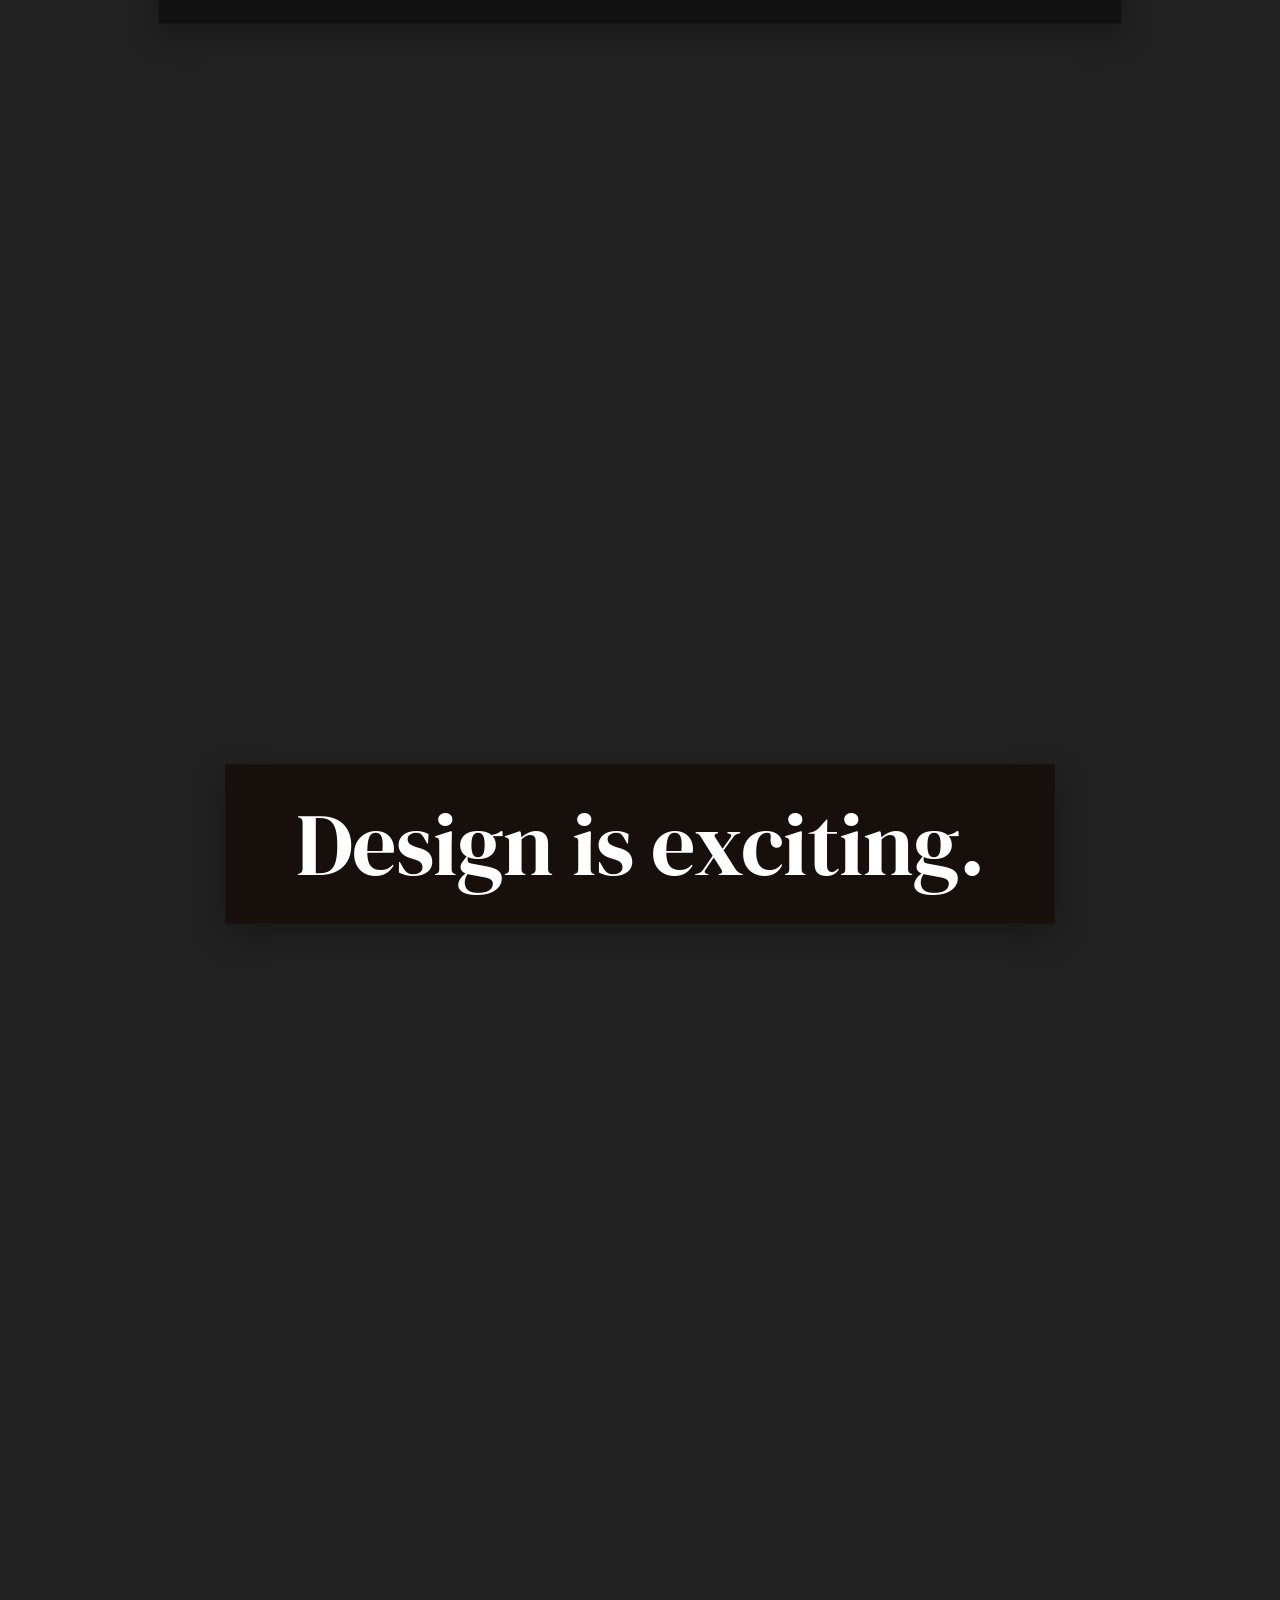
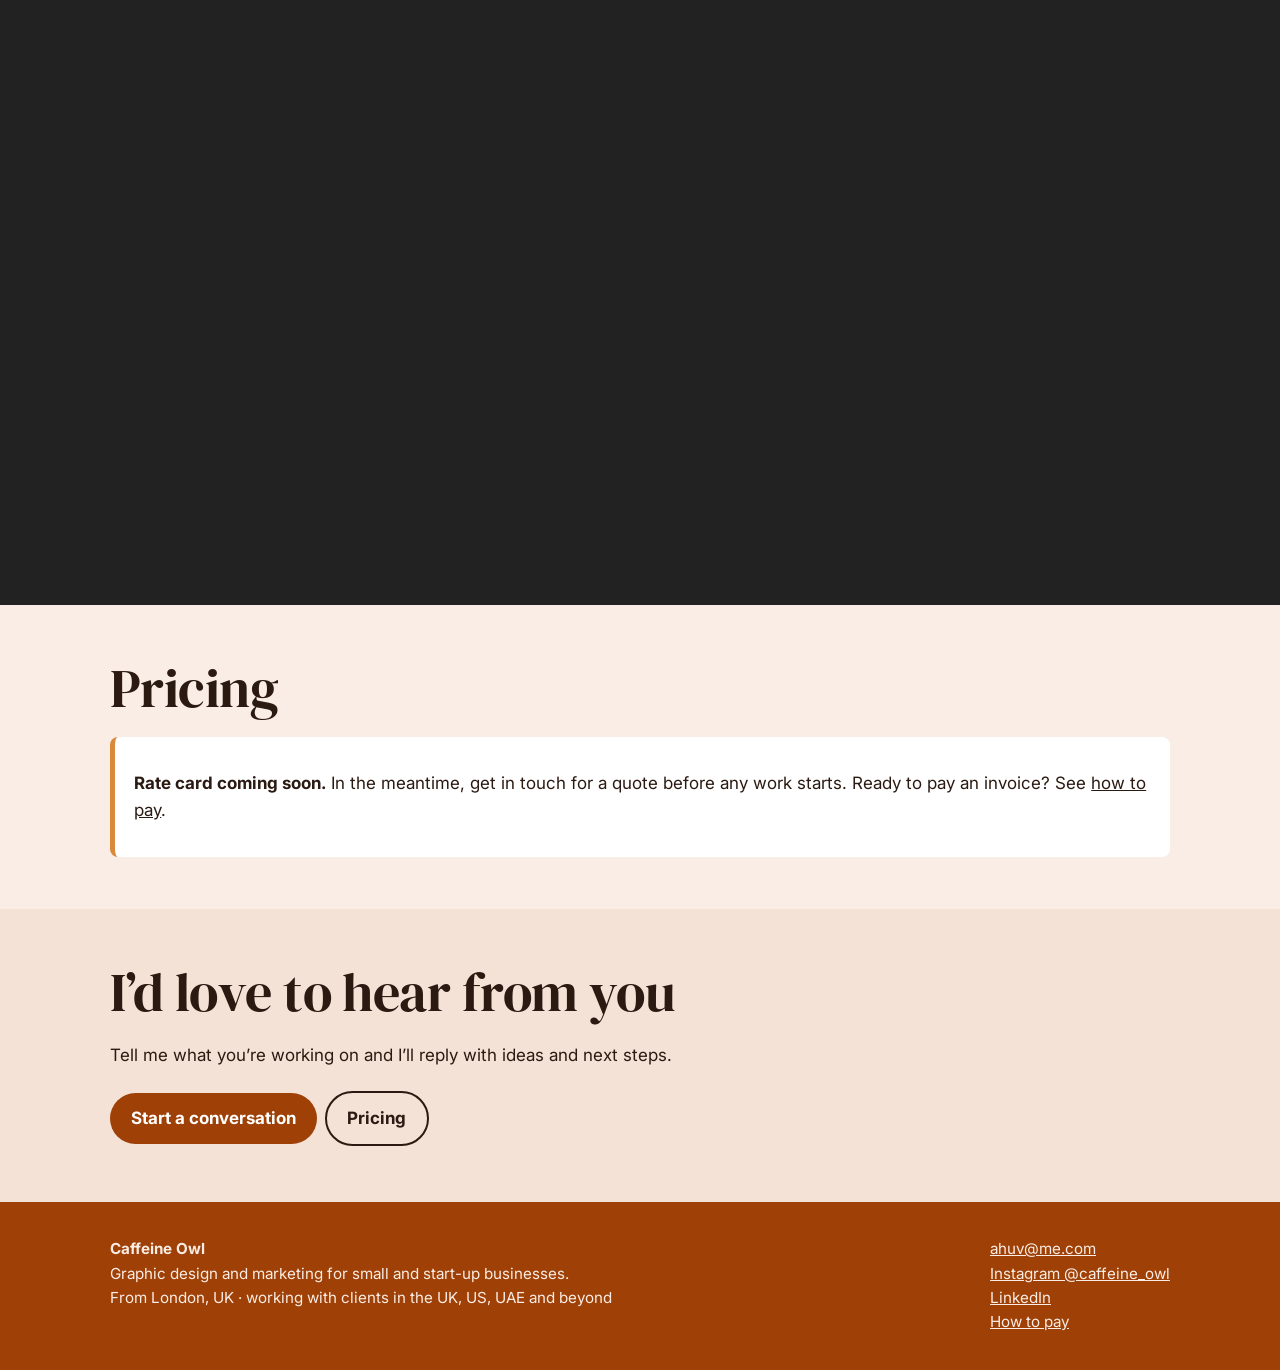
==== commit 421050bf: "Publish from Pinegrow" ====
--- a/index.html
+++ b/index.html
@@ -39,7 +39,7 @@
                             <a href="fitness-habits.html">Fitness &amp; habits</a>
                         </li>
                         <li>
-                            <a href="midwest-facebook-groups.html">Midwest Facebook groups</a>
+                            <a href="midwest-facebook-groups.html">KCS Facebook</a>
                         </li>
                         <li>
                             <a href="work.html">Work</a>
@@ -47,7 +47,7 @@
                         <li>
                             <a href="about.html">About</a>
                         </li>
-                        <li><a href="pricing.html">Pricing</a></li><li>
+                        <li>
                             <a href="contact.html">Contact</a>
                         </li>
                     </ul>
@@ -102,7 +102,7 @@
                 <div class="wrap">
                     <h2>Pricing</h2>
                     <div class="note">
-                        <p><strong>Monthly plans from <span class="price" data-usd="$135" data-gbp="£100" data-aed="AED 500" data-eur="€125">$135</span> a month</strong>, one-off posts from <span class="price" data-usd="$45" data-gbp="£35" data-aed="AED 170" data-eur="€45">$45</span>. Every price is agreed in writing before work starts.</p><div class="cur" role="group" aria-label="Currency"><button type="button" data-cur="usd" aria-pressed="true">USD</button><button type="button" data-cur="gbp" aria-pressed="false">GBP</button><button type="button" data-cur="aed" aria-pressed="false">AED</button><button type="button" data-cur="eur" aria-pressed="false">EUR</button></div><p><a class="btn" href="pricing.html">See the full rate card</a> <a class="btn ghost" href="https://pay.caffeineowl.co.uk">How to pay</a></p>
+                        <p><strong>Rate card coming soon.</strong> In the meantime, get in touch for a quote before any work starts. Ready to pay an invoice? See <a href="https://pay.caffeineowl.co.uk/">how to pay</a>.</p>
                     </div>
                 </div>
             </section>
@@ -110,7 +110,7 @@
                 <div class="wrap">
                     <h2>I&rsquo;d love to hear from you</h2>
                     <p>Tell me what you&rsquo;re working on and I&rsquo;ll reply with ideas and next steps.</p>
-                    <a class="btn" href="contact.html">Start a conversation</a><a class="btn ghost" href="pricing.html">Pricing</a>
+                    <a class="btn" href="contact.html">Start a conversation</a><a class="btn ghost" href="index.html#pricing">Pricing</a>
                 </div>
             </section>
         </main>
--- a/style.css
+++ b/style.css
@@ -77,23 +77,3 @@
 [data-reveal].in{opacity:1;transform:none}
 .js-off [data-reveal]{opacity:1;transform:none}
 @media(prefers-reduced-motion:reduce){[data-reveal]{opacity:1!important;transform:none!important;transition:none}.parallax{background-attachment:scroll!important}.card,.work figure,.ringbtn{transition:none}}
-
-/* ===== Pricing ===== */
-.sr{position:absolute;left:-9999px}
-.curbar{position:sticky;top:64px;z-index:4;padding:.6rem 0;background:rgba(250,237,229,.92);backdrop-filter:blur(6px)}
-.curbar .wrap{display:flex;justify-content:flex-end}
-.cur{display:inline-flex;border:2px solid var(--rust);border-radius:999px;overflow:hidden;background:#fff}
-.cur button{font:600 .9rem Inter,sans-serif;border:0;background:none;color:var(--rust);padding:.45rem .9rem;cursor:pointer}
-.cur button+button{border-left:1px solid #e7c3ab}
-.cur button[aria-pressed=true]{background:var(--rust);color:#fff}
-.note .cur{margin:.4rem 0}
-.plans{display:grid;gap:1.4rem;grid-template-columns:repeat(auto-fit,minmax(240px,1fr));margin-top:1.6rem;align-items:stretch}
-.plan{position:relative;background:#fff;border:1px solid var(--line);border-radius:6px;padding:1.6rem;display:flex;flex-direction:column;box-shadow:0 8px 22px rgba(43,26,18,.08)}
-.plan .btn{margin-top:auto;text-align:center}.plan ul{margin-bottom:1.2rem}
-.plan.pop{border:3px solid var(--rust);transform:translateY(-8px);box-shadow:0 18px 40px rgba(159,64,6,.22)}
-.badge{position:absolute;top:-.9rem;left:1.2rem;margin:0;background:var(--rust);color:#fff;font:600 .8rem Inter,sans-serif;padding:.25rem .8rem;border-radius:999px;text-transform:uppercase;letter-spacing:.06em}
-.amt{font-family:"DM Serif Display",Georgia,serif;font-size:2rem;margin:.2rem 0 .8rem;line-height:1.1}.amt small{font:500 .9rem Inter,sans-serif}
-.rates{width:100%;border-collapse:collapse;background:#fff;border-radius:6px;overflow:hidden;margin:1rem 0 1.4rem}
-.rates th,.rates td{padding:.8rem 1rem;border-bottom:1px solid var(--line);text-align:left}.rates td{text-align:right;white-space:nowrap;font-weight:600}
-.rates th{font-weight:400}
-@media(max-width:760px){.curbar{top:56px}.curbar .wrap{justify-content:center}.plan.pop{transform:none}.rates th,.rates td{padding:.7rem .6rem;font-size:.95rem}}
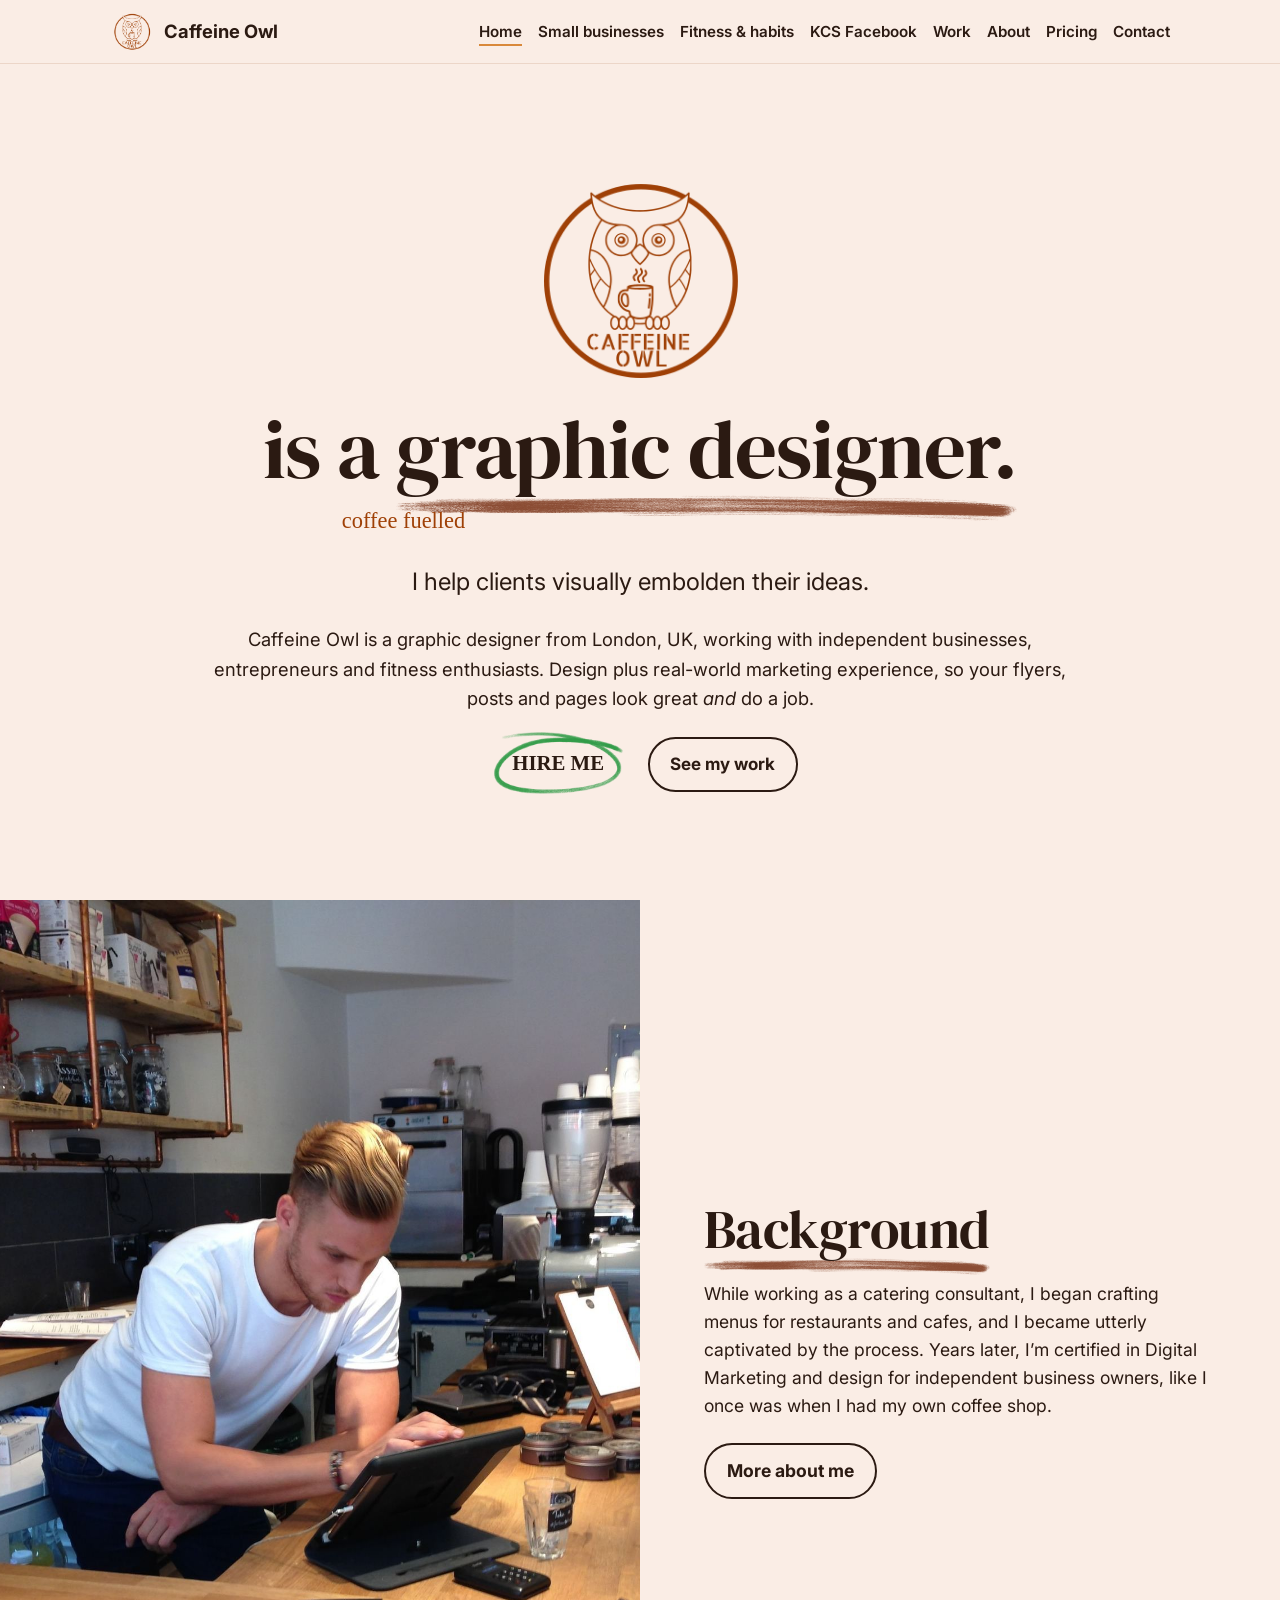
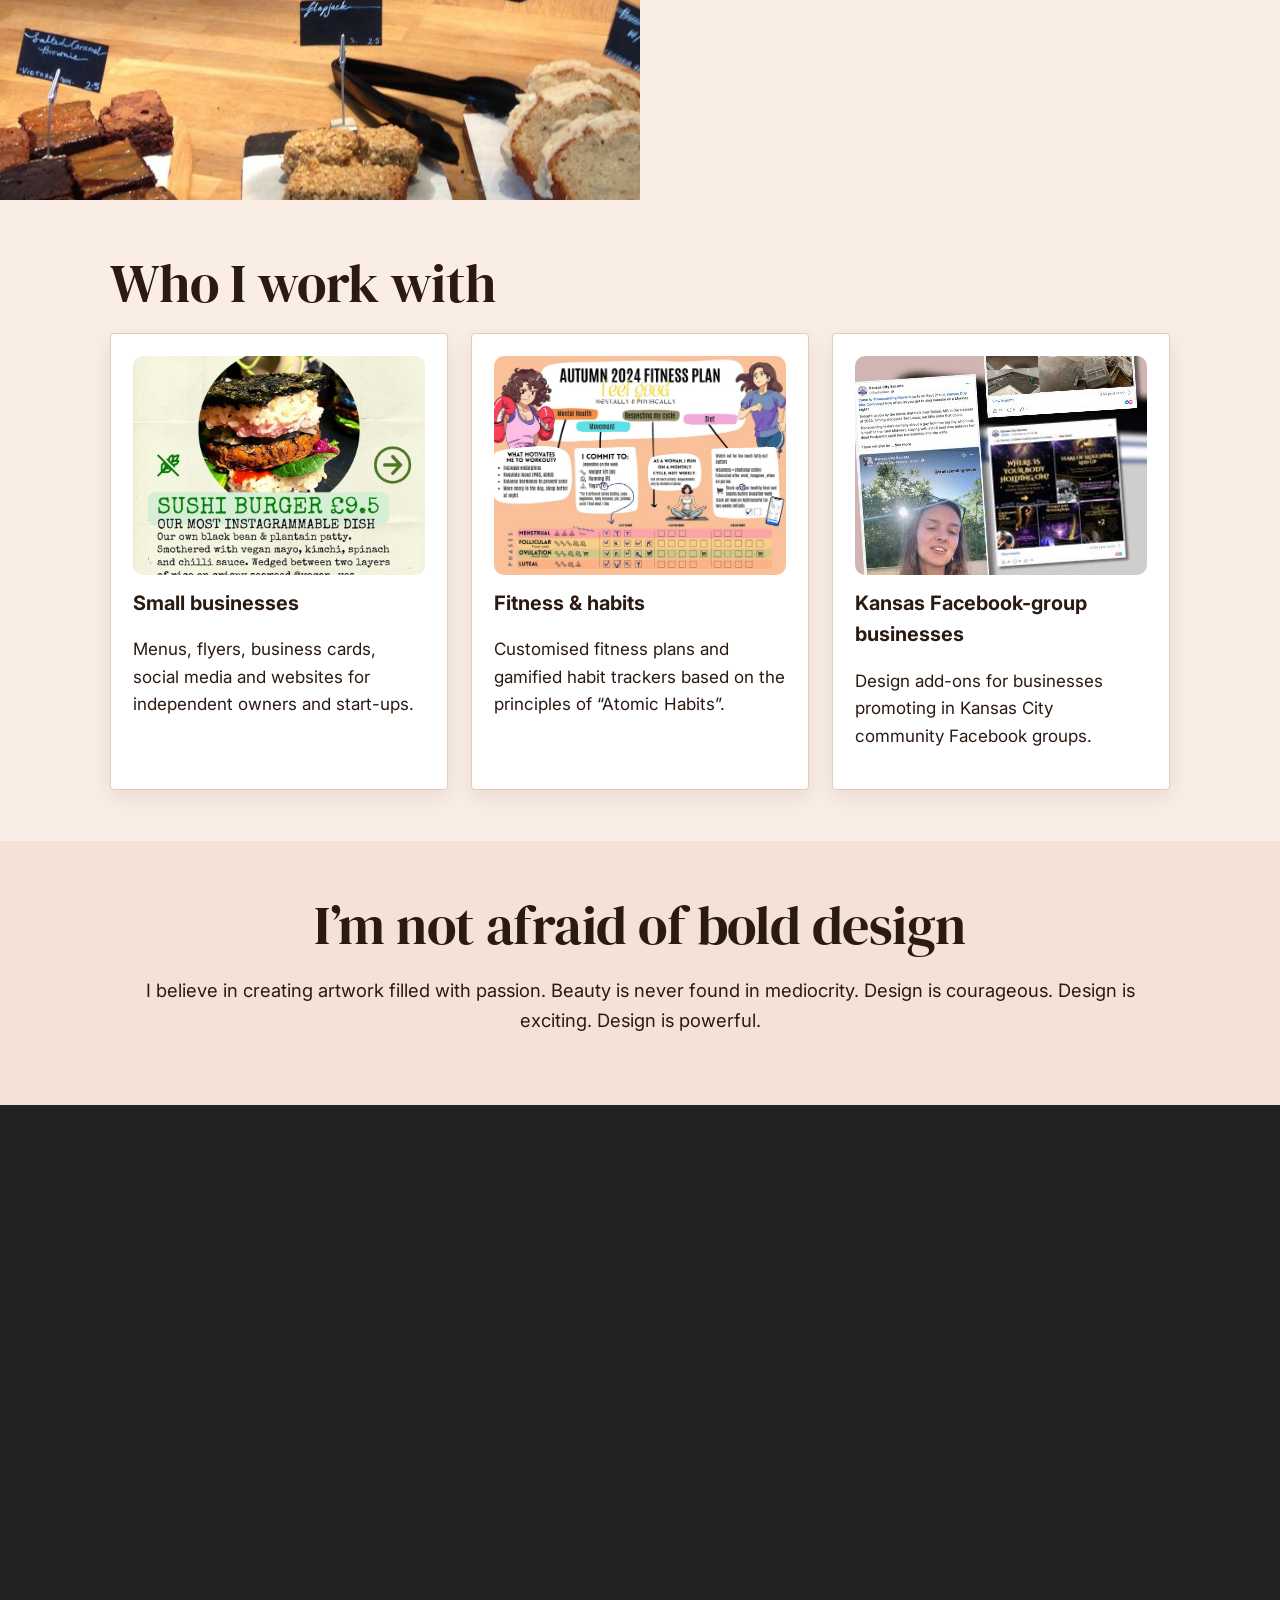
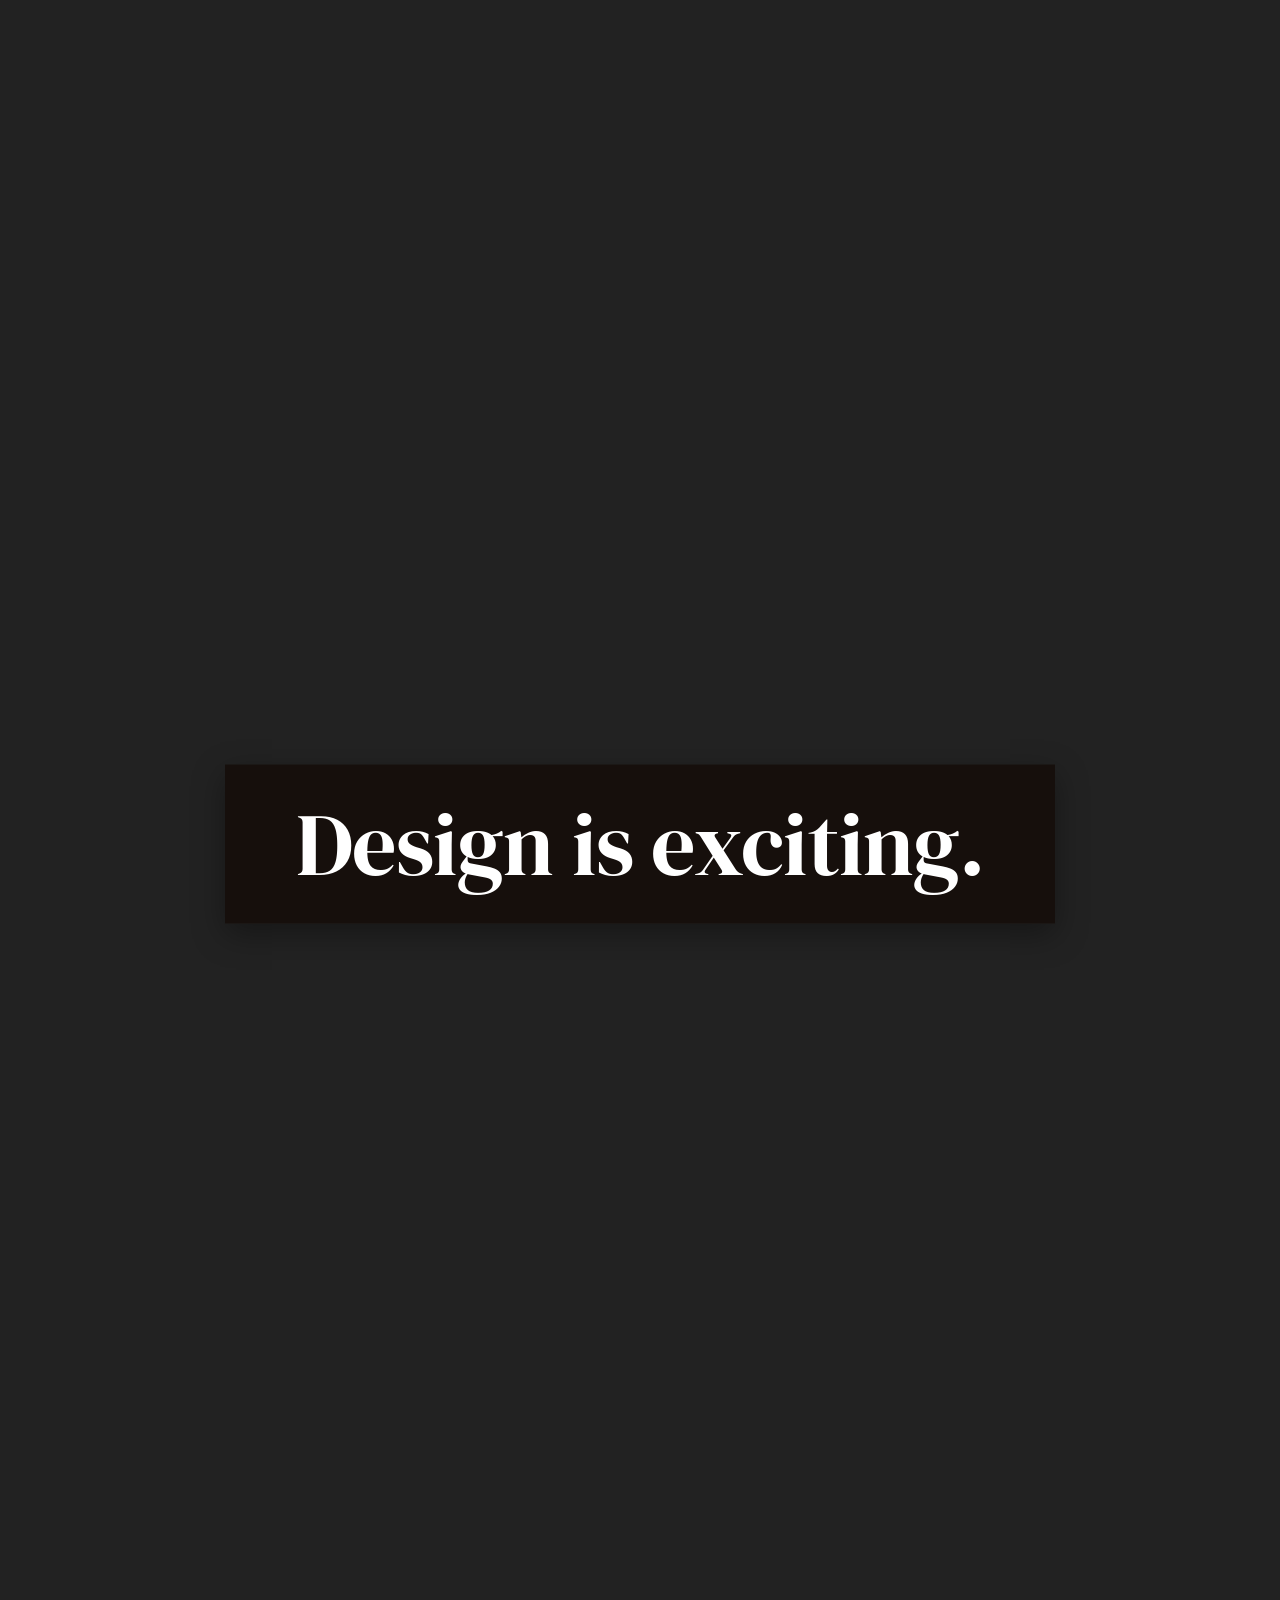
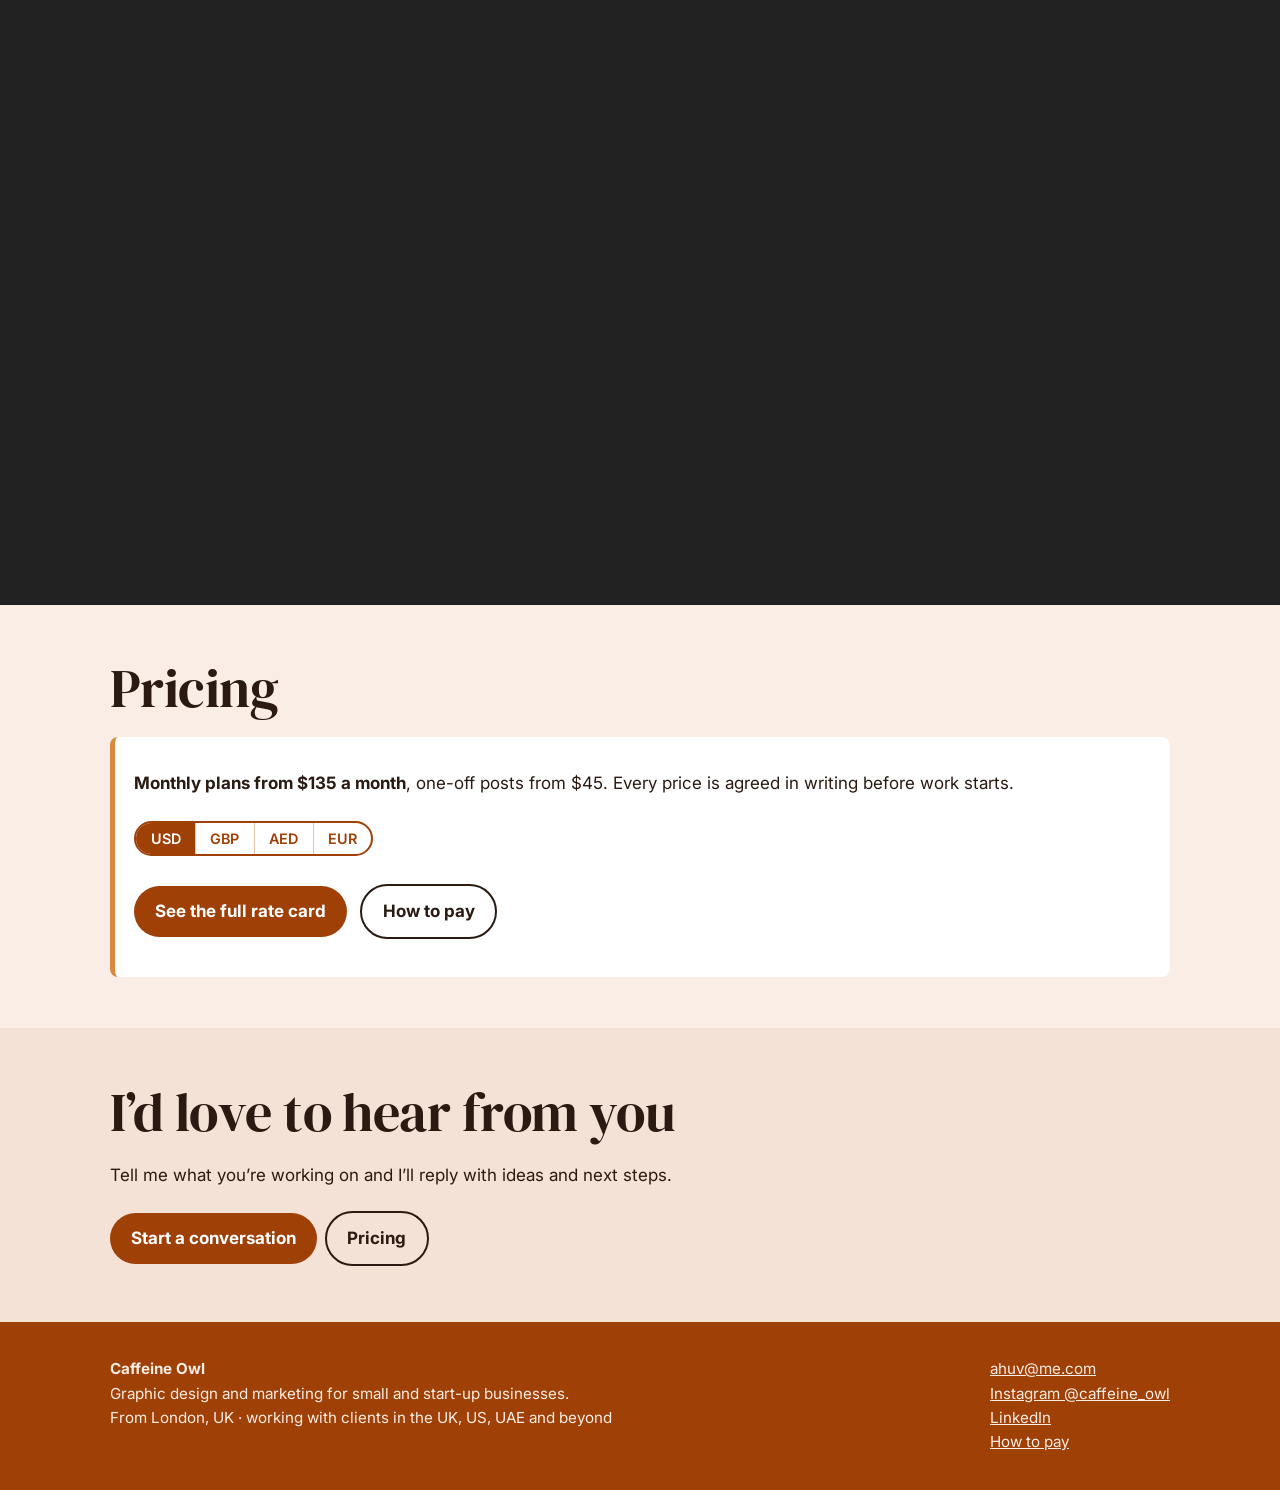
==== commit 9568ea86: "Restore custom domain, pricing page and toggle removed by Pinegrow publish; keep Pinegrow edits" ====
--- a/index.html
+++ b/index.html
@@ -47,7 +47,7 @@
                         <li>
                             <a href="about.html">About</a>
                         </li>
-                        <li>
+                        <li><a href="pricing.html">Pricing</a></li><li>
                             <a href="contact.html">Contact</a>
                         </li>
                     </ul>
@@ -102,7 +102,7 @@
                 <div class="wrap">
                     <h2>Pricing</h2>
                     <div class="note">
-                        <p><strong>Rate card coming soon.</strong> In the meantime, get in touch for a quote before any work starts. Ready to pay an invoice? See <a href="https://pay.caffeineowl.co.uk/">how to pay</a>.</p>
+                        <p><strong>Monthly plans from <span class="price" data-usd="$135" data-gbp="£100" data-aed="AED 500" data-eur="€125">$135</span> a month</strong>, one-off posts from <span class="price" data-usd="$45" data-gbp="£35" data-aed="AED 170" data-eur="€45">$45</span>. Every price is agreed in writing before work starts.</p><div class="cur" role="group" aria-label="Currency"><button type="button" data-cur="usd" aria-pressed="true">USD</button><button type="button" data-cur="gbp" aria-pressed="false">GBP</button><button type="button" data-cur="aed" aria-pressed="false">AED</button><button type="button" data-cur="eur" aria-pressed="false">EUR</button></div><p><a class="btn" href="pricing.html">See the full rate card</a> <a class="btn ghost" href="https://pay.caffeineowl.co.uk">How to pay</a></p>
                     </div>
                 </div>
             </section>
@@ -110,7 +110,7 @@
                 <div class="wrap">
                     <h2>I&rsquo;d love to hear from you</h2>
                     <p>Tell me what you&rsquo;re working on and I&rsquo;ll reply with ideas and next steps.</p>
-                    <a class="btn" href="contact.html">Start a conversation</a><a class="btn ghost" href="index.html#pricing">Pricing</a>
+                    <a class="btn" href="contact.html">Start a conversation</a><a class="btn ghost" href="pricing.html">Pricing</a>
                 </div>
             </section>
         </main>
--- a/style.css
+++ b/style.css
@@ -77,3 +77,23 @@
 [data-reveal].in{opacity:1;transform:none}
 .js-off [data-reveal]{opacity:1;transform:none}
 @media(prefers-reduced-motion:reduce){[data-reveal]{opacity:1!important;transform:none!important;transition:none}.parallax{background-attachment:scroll!important}.card,.work figure,.ringbtn{transition:none}}
+
+/* ===== Pricing ===== */
+.sr{position:absolute;left:-9999px}
+.curbar{position:sticky;top:64px;z-index:4;padding:.6rem 0;background:rgba(250,237,229,.92);backdrop-filter:blur(6px)}
+.curbar .wrap{display:flex;justify-content:flex-end}
+.cur{display:inline-flex;border:2px solid var(--rust);border-radius:999px;overflow:hidden;background:#fff}
+.cur button{font:600 .9rem Inter,sans-serif;border:0;background:none;color:var(--rust);padding:.45rem .9rem;cursor:pointer}
+.cur button+button{border-left:1px solid #e7c3ab}
+.cur button[aria-pressed=true]{background:var(--rust);color:#fff}
+.note .cur{margin:.4rem 0}
+.plans{display:grid;gap:1.4rem;grid-template-columns:repeat(auto-fit,minmax(240px,1fr));margin-top:1.6rem;align-items:stretch}
+.plan{position:relative;background:#fff;border:1px solid var(--line);border-radius:6px;padding:1.6rem;display:flex;flex-direction:column;box-shadow:0 8px 22px rgba(43,26,18,.08)}
+.plan .btn{margin-top:auto;text-align:center}.plan ul{margin-bottom:1.2rem}
+.plan.pop{border:3px solid var(--rust);transform:translateY(-8px);box-shadow:0 18px 40px rgba(159,64,6,.22)}
+.badge{position:absolute;top:-.9rem;left:1.2rem;margin:0;background:var(--rust);color:#fff;font:600 .8rem Inter,sans-serif;padding:.25rem .8rem;border-radius:999px;text-transform:uppercase;letter-spacing:.06em}
+.amt{font-family:"DM Serif Display",Georgia,serif;font-size:2rem;margin:.2rem 0 .8rem;line-height:1.1}.amt small{font:500 .9rem Inter,sans-serif}
+.rates{width:100%;border-collapse:collapse;background:#fff;border-radius:6px;overflow:hidden;margin:1rem 0 1.4rem}
+.rates th,.rates td{padding:.8rem 1rem;border-bottom:1px solid var(--line);text-align:left}.rates td{text-align:right;white-space:nowrap;font-weight:600}
+.rates th{font-weight:400}
+@media(max-width:760px){.curbar{top:56px}.curbar .wrap{justify-content:center}.plan.pop{transform:none}.rates th,.rates td{padding:.7rem .6rem;font-size:.95rem}}
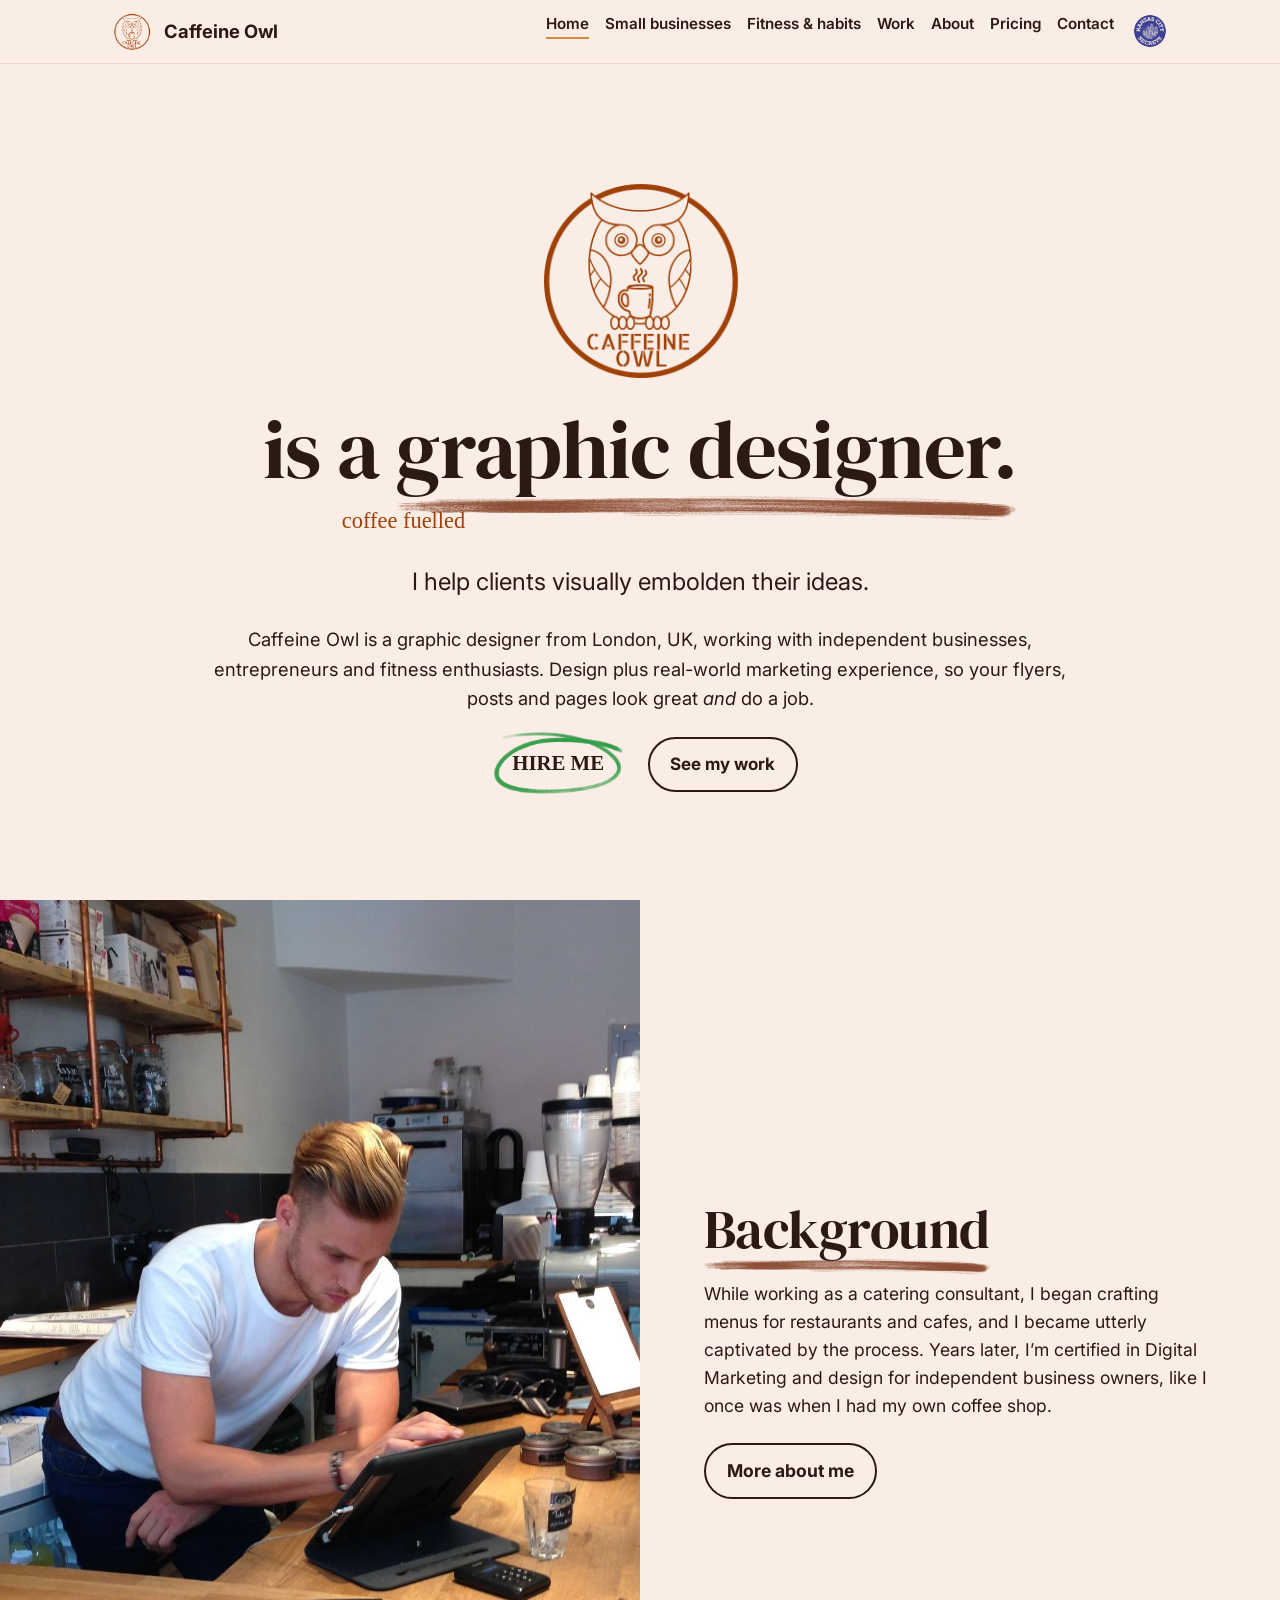
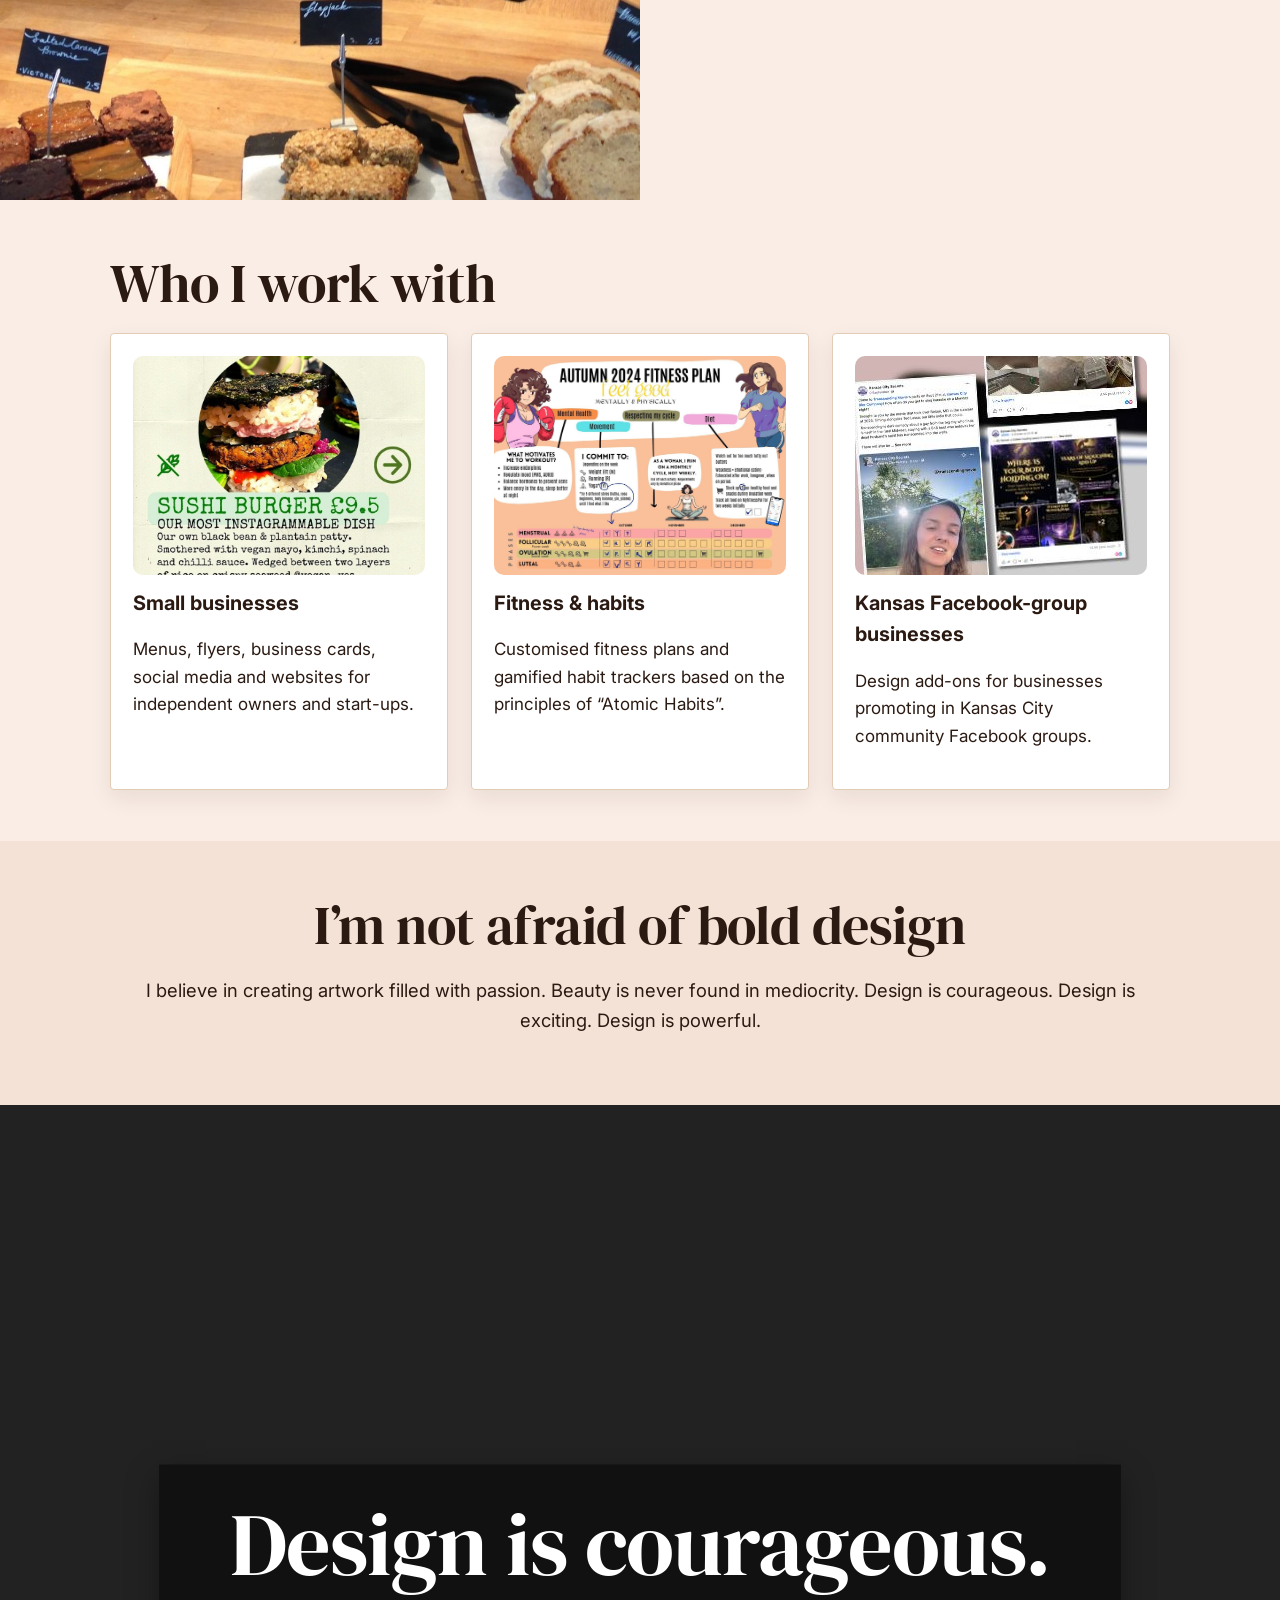
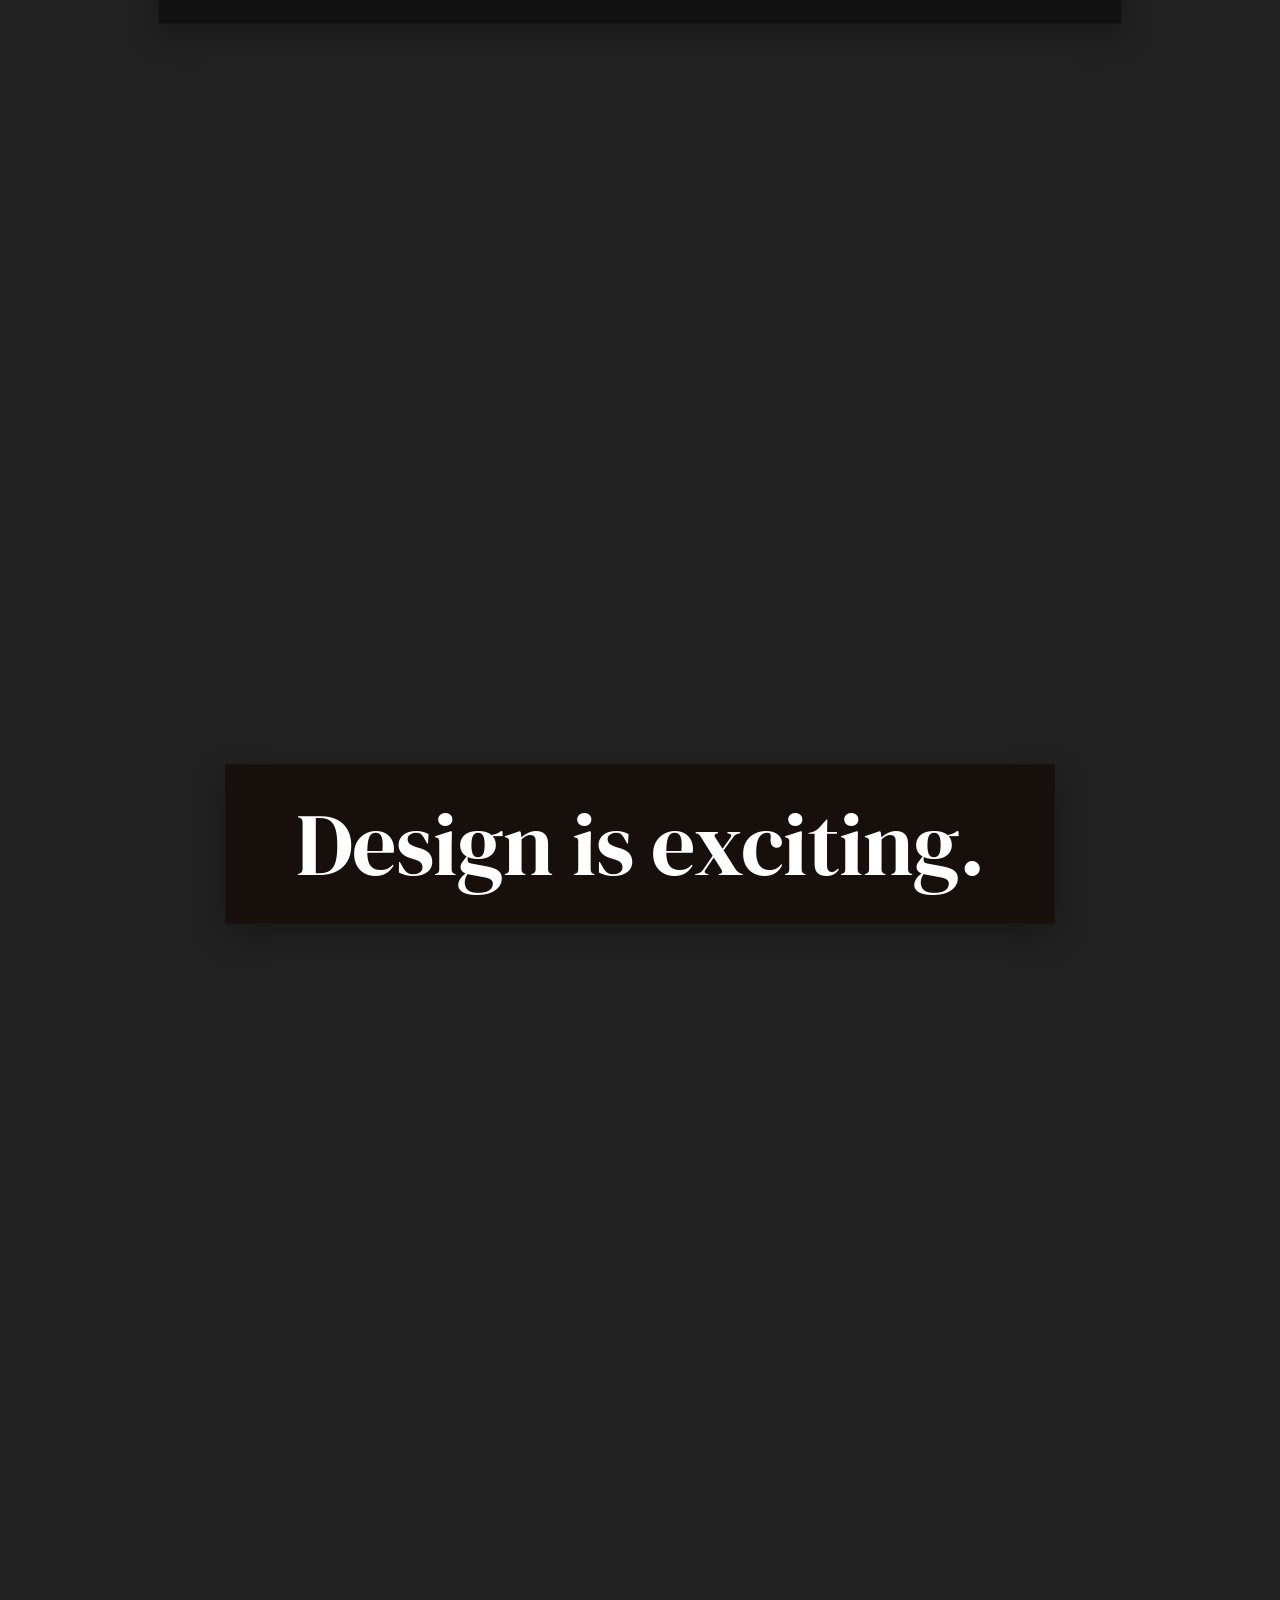
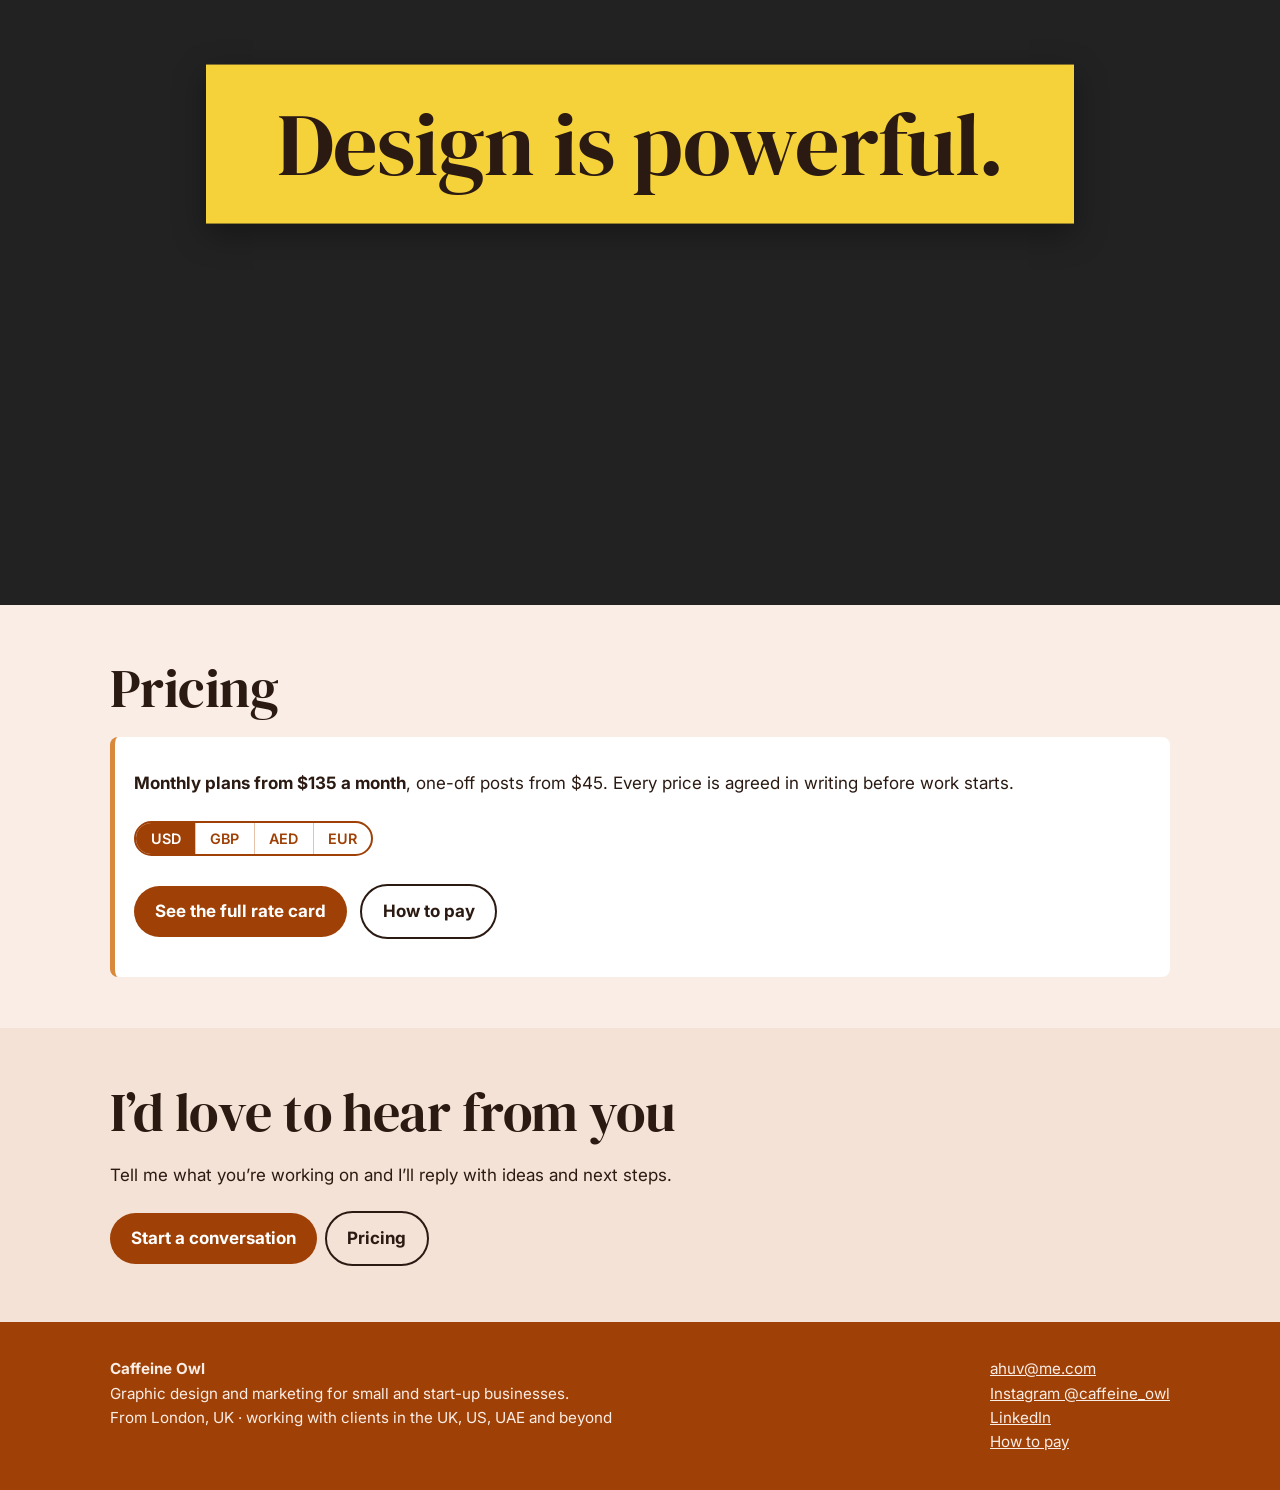
==== commit fa0c9a74: "Replace Midwest Facebook groups nav link with KCS icon at far right" ====
--- a/index.html
+++ b/index.html
@@ -39,9 +39,6 @@
                             <a href="fitness-habits.html">Fitness &amp; habits</a>
                         </li>
                         <li>
-                            <a href="midwest-facebook-groups.html">KCS Facebook</a>
-                        </li>
-                        <li>
                             <a href="work.html">Work</a>
                         </li>
                         <li>
@@ -50,7 +47,7 @@
                         <li><a href="pricing.html">Pricing</a></li><li>
                             <a href="contact.html">Contact</a>
                         </li>
-                    </ul>
+                    <li class="kcs-nav"><a href="midwest-facebook-groups.html" title="Kansas City Secrets Facebook groups" aria-label="Kansas City Secrets Facebook groups"><img src="img/kcs-icon.png" alt="" width="32" height="32"></a></li></ul>
                 </nav>
             </div>
         </header>
--- a/style.css
+++ b/style.css
@@ -97,3 +97,9 @@
 .rates th,.rates td{padding:.8rem 1rem;border-bottom:1px solid var(--line);text-align:left}.rates td{text-align:right;white-space:nowrap;font-weight:600}
 .rates th{font-weight:400}
 @media(max-width:760px){.curbar{top:56px}.curbar .wrap{justify-content:center}.plan.pop{transform:none}.rates th,.rates td{padding:.7rem .6rem;font-size:.95rem}}
+/* KCS Facebook icon in nav */
+.kcs-nav{margin-left:auto}
+.kcs-nav a{display:flex;align-items:center;padding:4px}
+.kcs-nav img{width:32px;height:32px;border-radius:50%;display:block;transition:transform .2s}
+.kcs-nav a:hover img,.kcs-nav a[aria-current] img{transform:scale(1.12)}
+@media (max-width:900px){.kcs-nav{margin-left:0}}
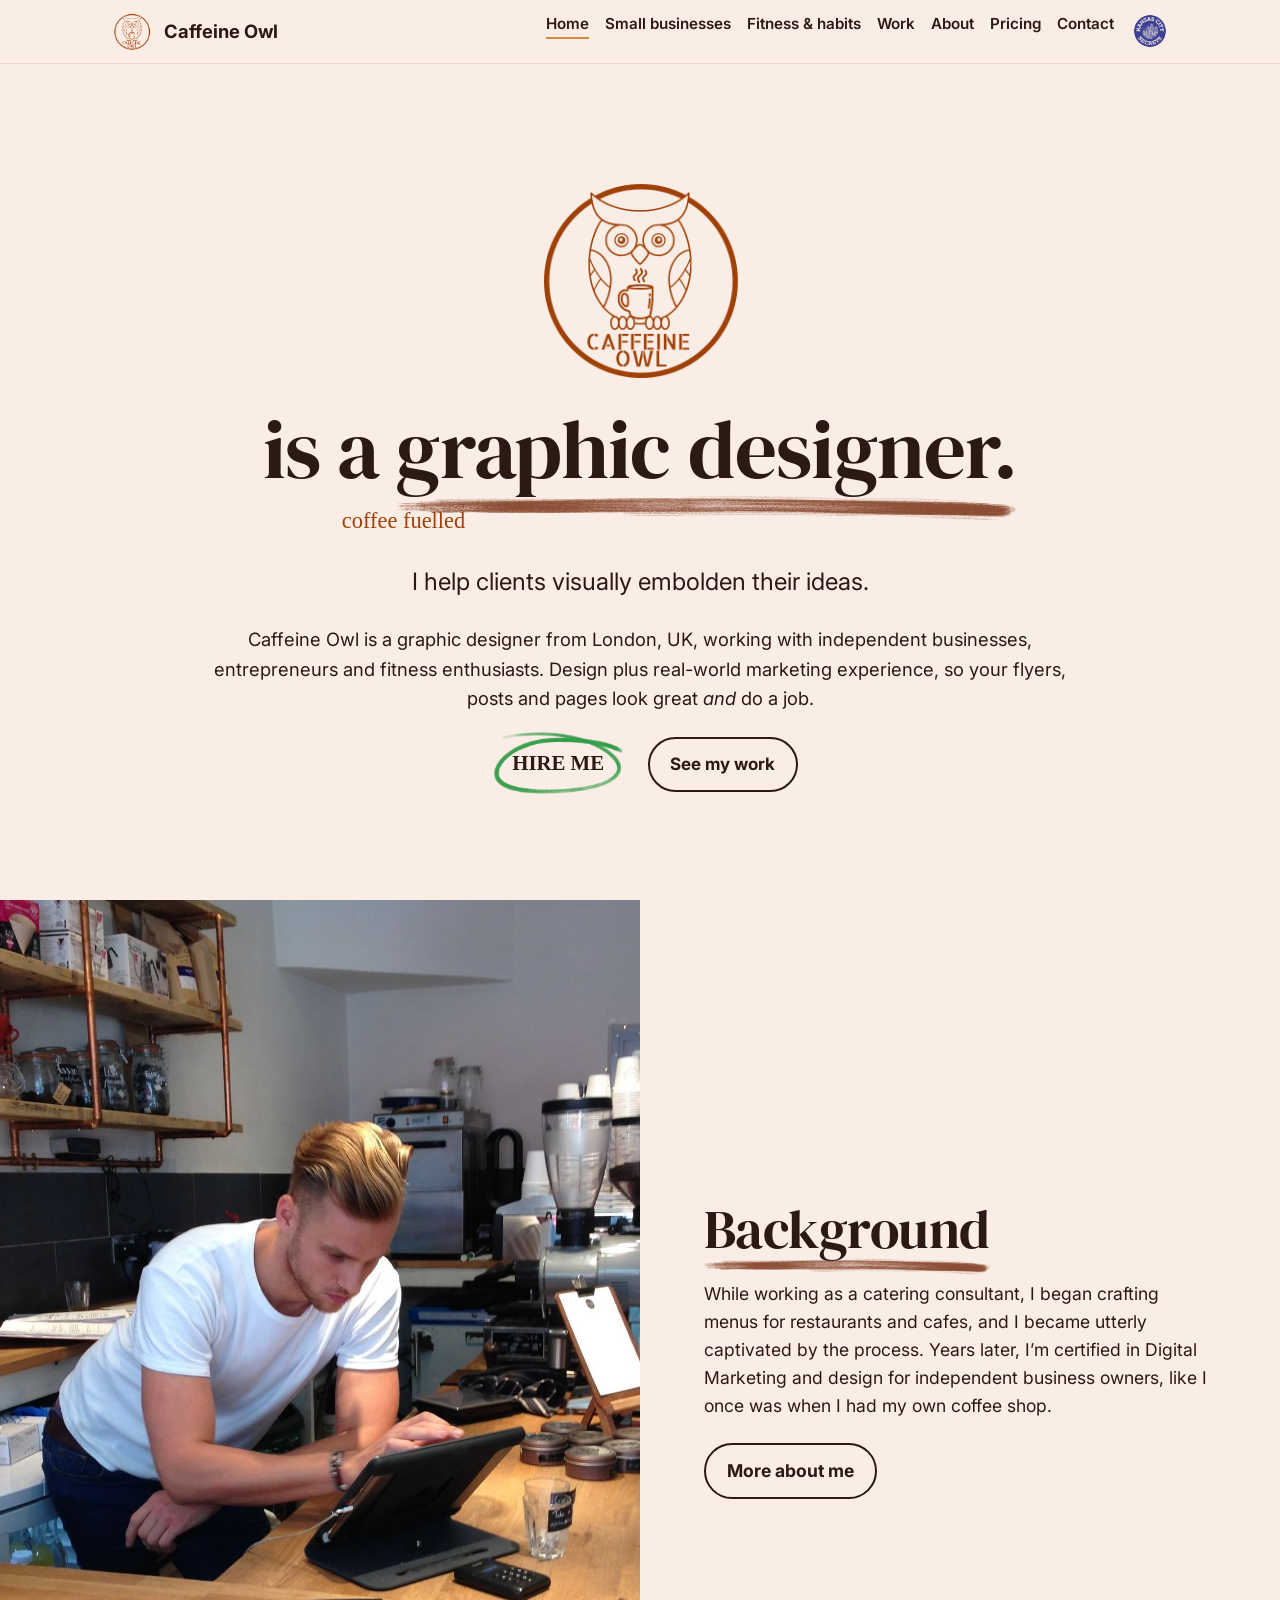
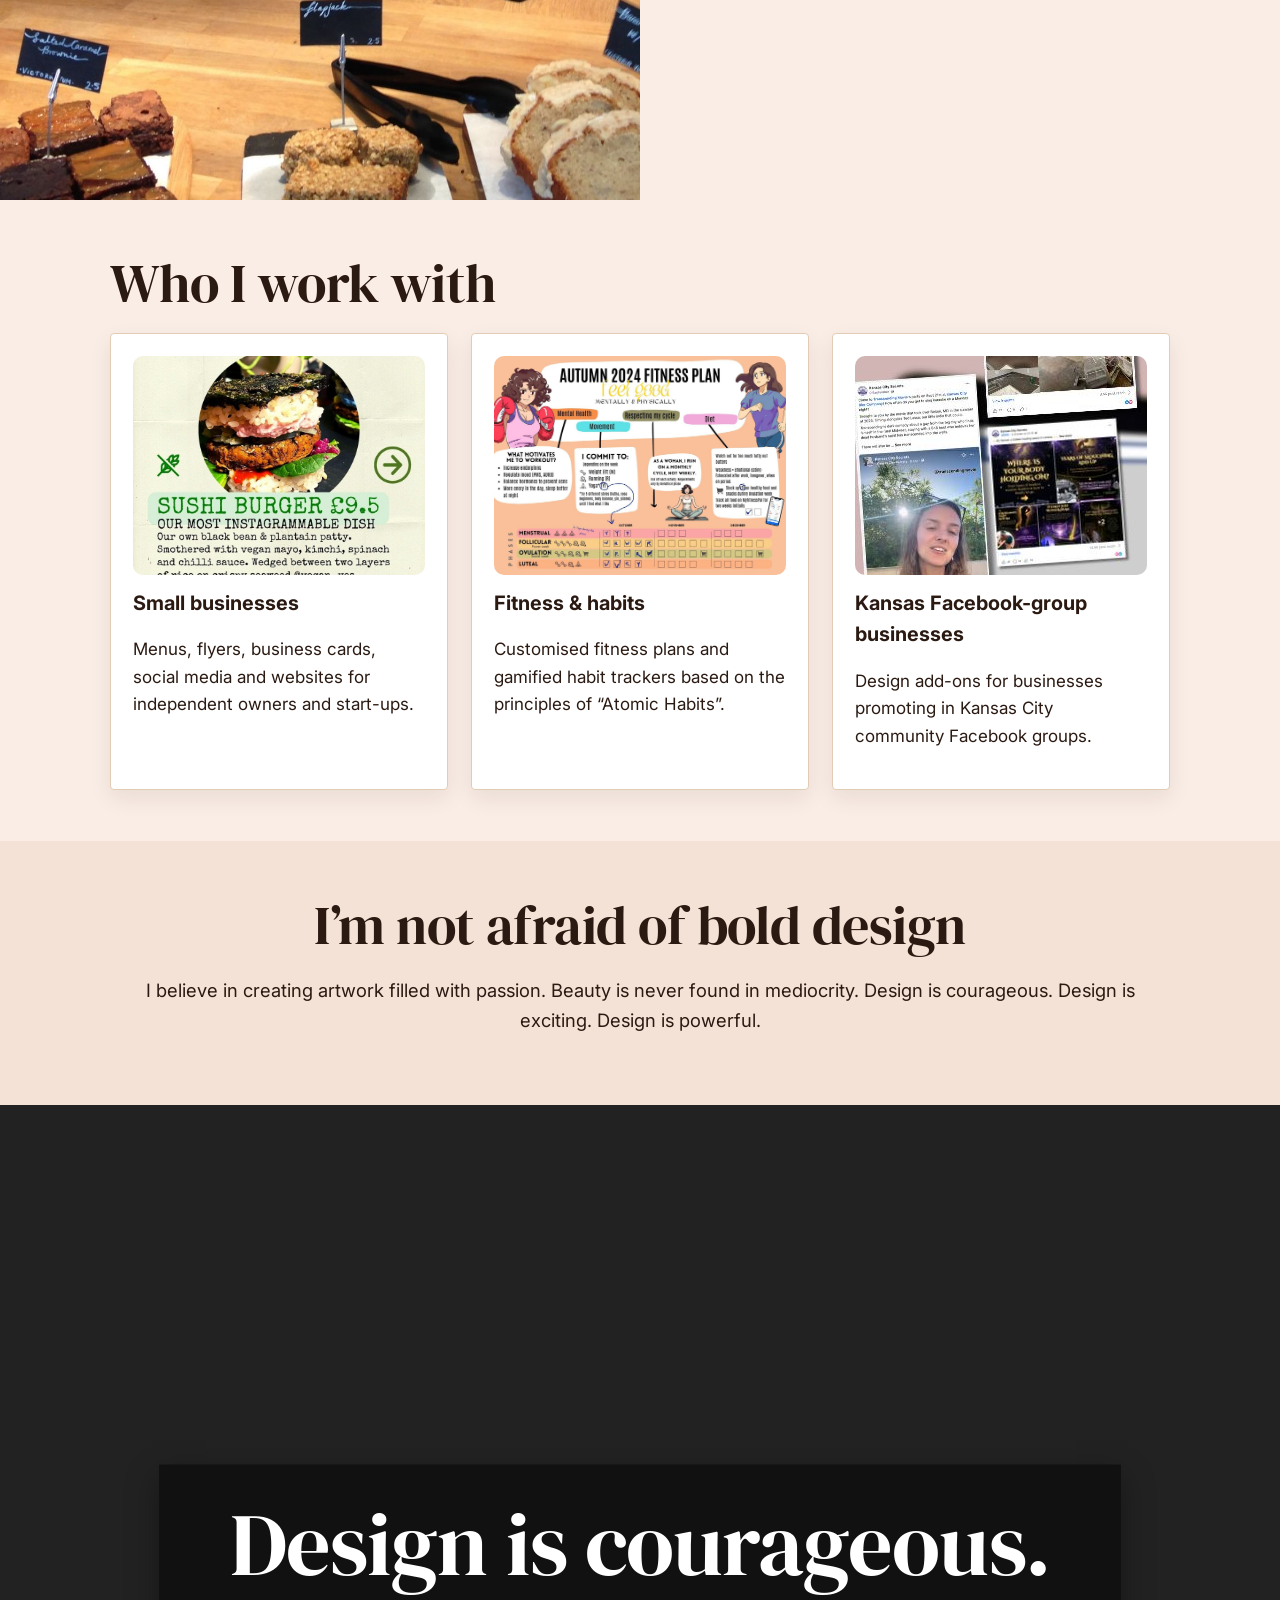
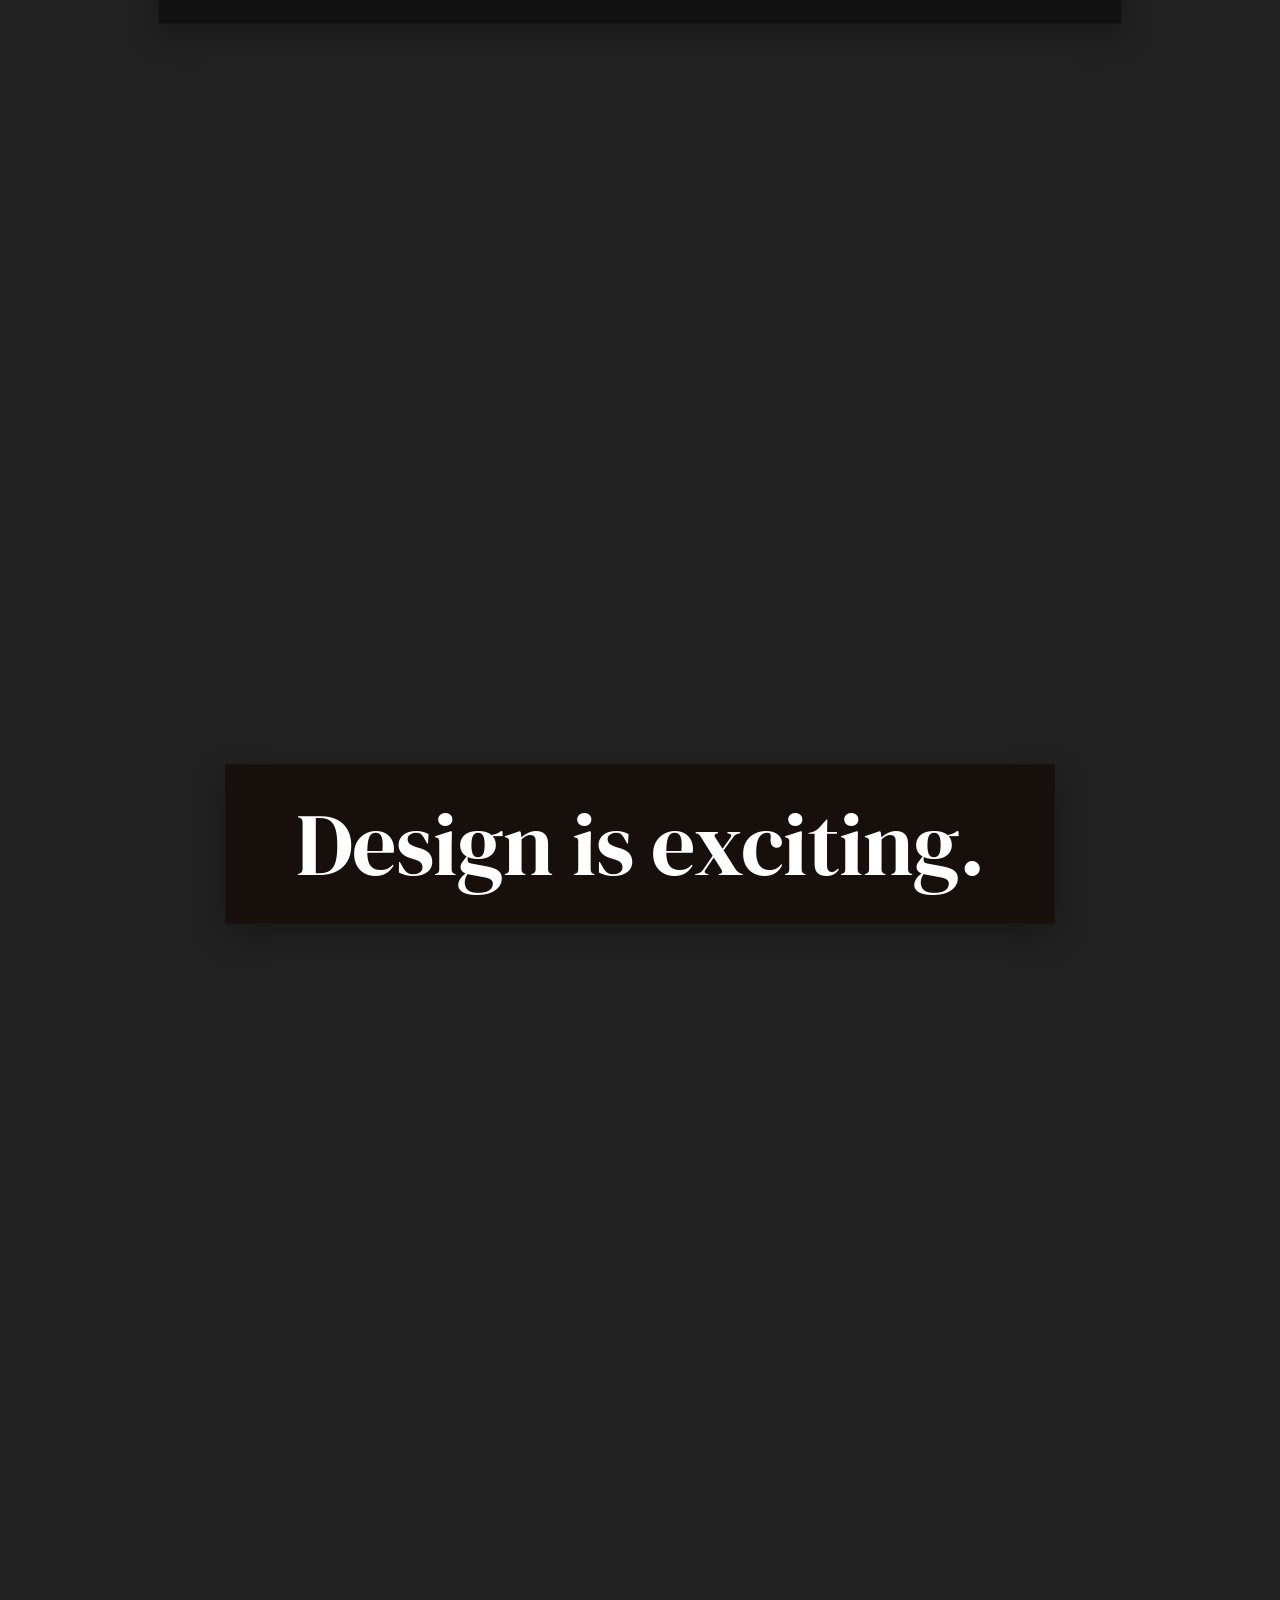
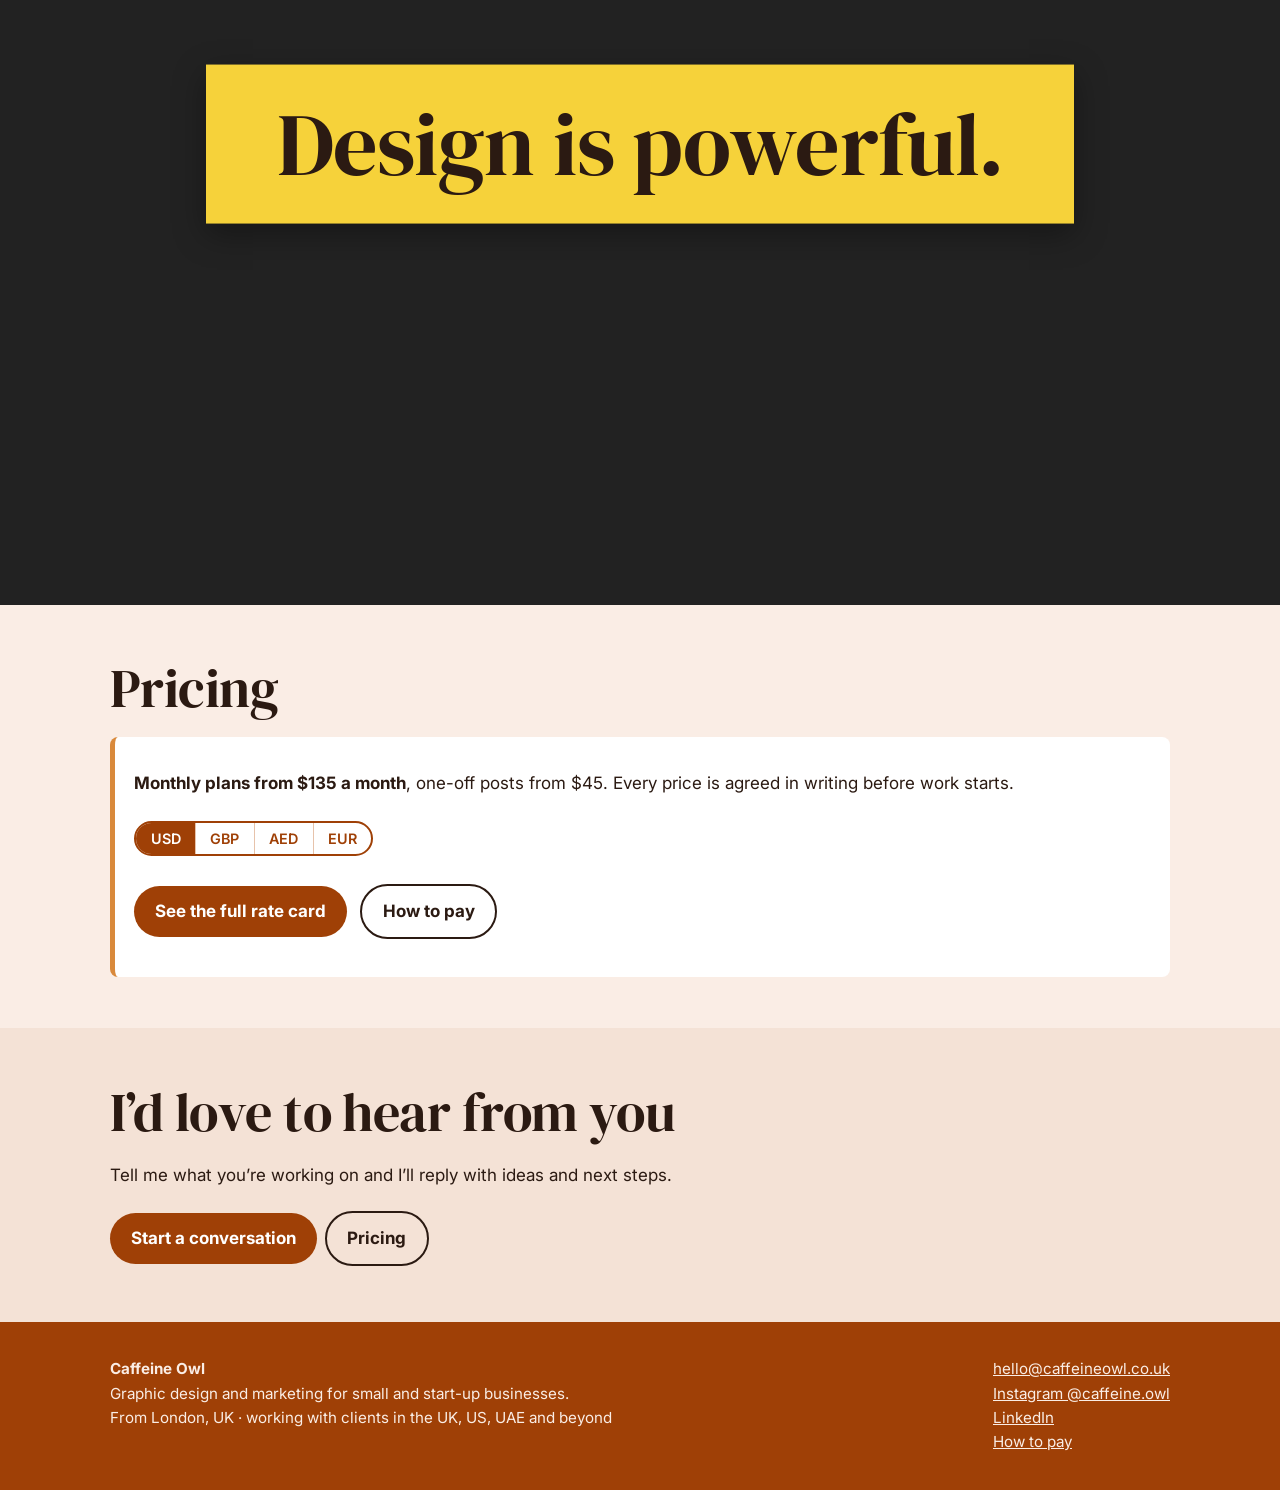
==== commit 0e2f2041: "Update contact email to hello@caffeineowl.co.uk, Instagram to @caffeine.owl, drop new logo concepts " ====
--- a/index.html
+++ b/index.html
@@ -117,7 +117,7 @@
                     <strong>Caffeine Owl</strong><br>Graphic design and marketing for small and start-up businesses.<br>From London, UK · working with clients in the UK, US, UAE and beyond
                 </div>
                 <div>
-                    <a href="mailto:ahuv@me.com">ahuv@me.com</a><br><a href="https://www.instagram.com/caffeine_owl/">Instagram @caffeine_owl</a><br><a href="https://www.linkedin.com/in/ahuvlondon/">LinkedIn</a><br><a href="https://pay.caffeineowl.co.uk/">How to pay</a>
+                    <a href="mailto:hello@caffeineowl.co.uk">hello@caffeineowl.co.uk</a><br><a href="https://www.instagram.com/caffeine.owl">Instagram @caffeine.owl</a><br><a href="https://www.linkedin.com/in/ahuvlondon/">LinkedIn</a><br><a href="https://pay.caffeineowl.co.uk/">How to pay</a>
                 </div>
             </div>
         </footer>
--- a/style.css
+++ b/style.css
@@ -88,6 +88,7 @@
 .cur button[aria-pressed=true]{background:var(--rust);color:#fff}
 .note .cur{margin:.4rem 0}
 .plans{display:grid;gap:1.4rem;grid-template-columns:repeat(auto-fit,minmax(240px,1fr));margin-top:1.6rem;align-items:stretch}
+.plans.single{grid-template-columns:minmax(240px,32rem)}
 .plan{position:relative;background:#fff;border:1px solid var(--line);border-radius:6px;padding:1.6rem;display:flex;flex-direction:column;box-shadow:0 8px 22px rgba(43,26,18,.08)}
 .plan .btn{margin-top:auto;text-align:center}.plan ul{margin-bottom:1.2rem}
 .plan.pop{border:3px solid var(--rust);transform:translateY(-8px);box-shadow:0 18px 40px rgba(159,64,6,.22)}
@@ -103,3 +104,13 @@
 .kcs-nav img{width:32px;height:32px;border-radius:50%;display:block;transition:transform .2s}
 .kcs-nav a:hover img,.kcs-nav a[aria-current] img{transform:scale(1.12)}
 @media (max-width:900px){.kcs-nav{margin-left:0}}
+/* KCS page extras */
+.card .big{font-size:2rem;font-weight:700;margin:.2em 0}
+.fb-btn{display:inline-flex;align-items:center;gap:.6em;background:#1877F2;border-color:#1877F2;color:#fff;font-size:1.1rem}
+.fb-btn:hover{background:#0f5fd1;border-color:#0f5fd1;color:#fff}
+.fb-ico{flex:none}
+.ai-split{display:grid;grid-template-columns:1fr;gap:24px;align-items:center}
+.ai-grid{display:grid;grid-template-columns:1fr;gap:20px}
+.ai-fig{margin:0}.ai-fig img{width:100%;height:auto;border-radius:12px;display:block}
+@media (min-width:900px){.ai-split{grid-template-columns:3fr 2fr}.ai-grid{grid-template-columns:1fr 1fr}}
+.fb-cta .btn{margin:6px}
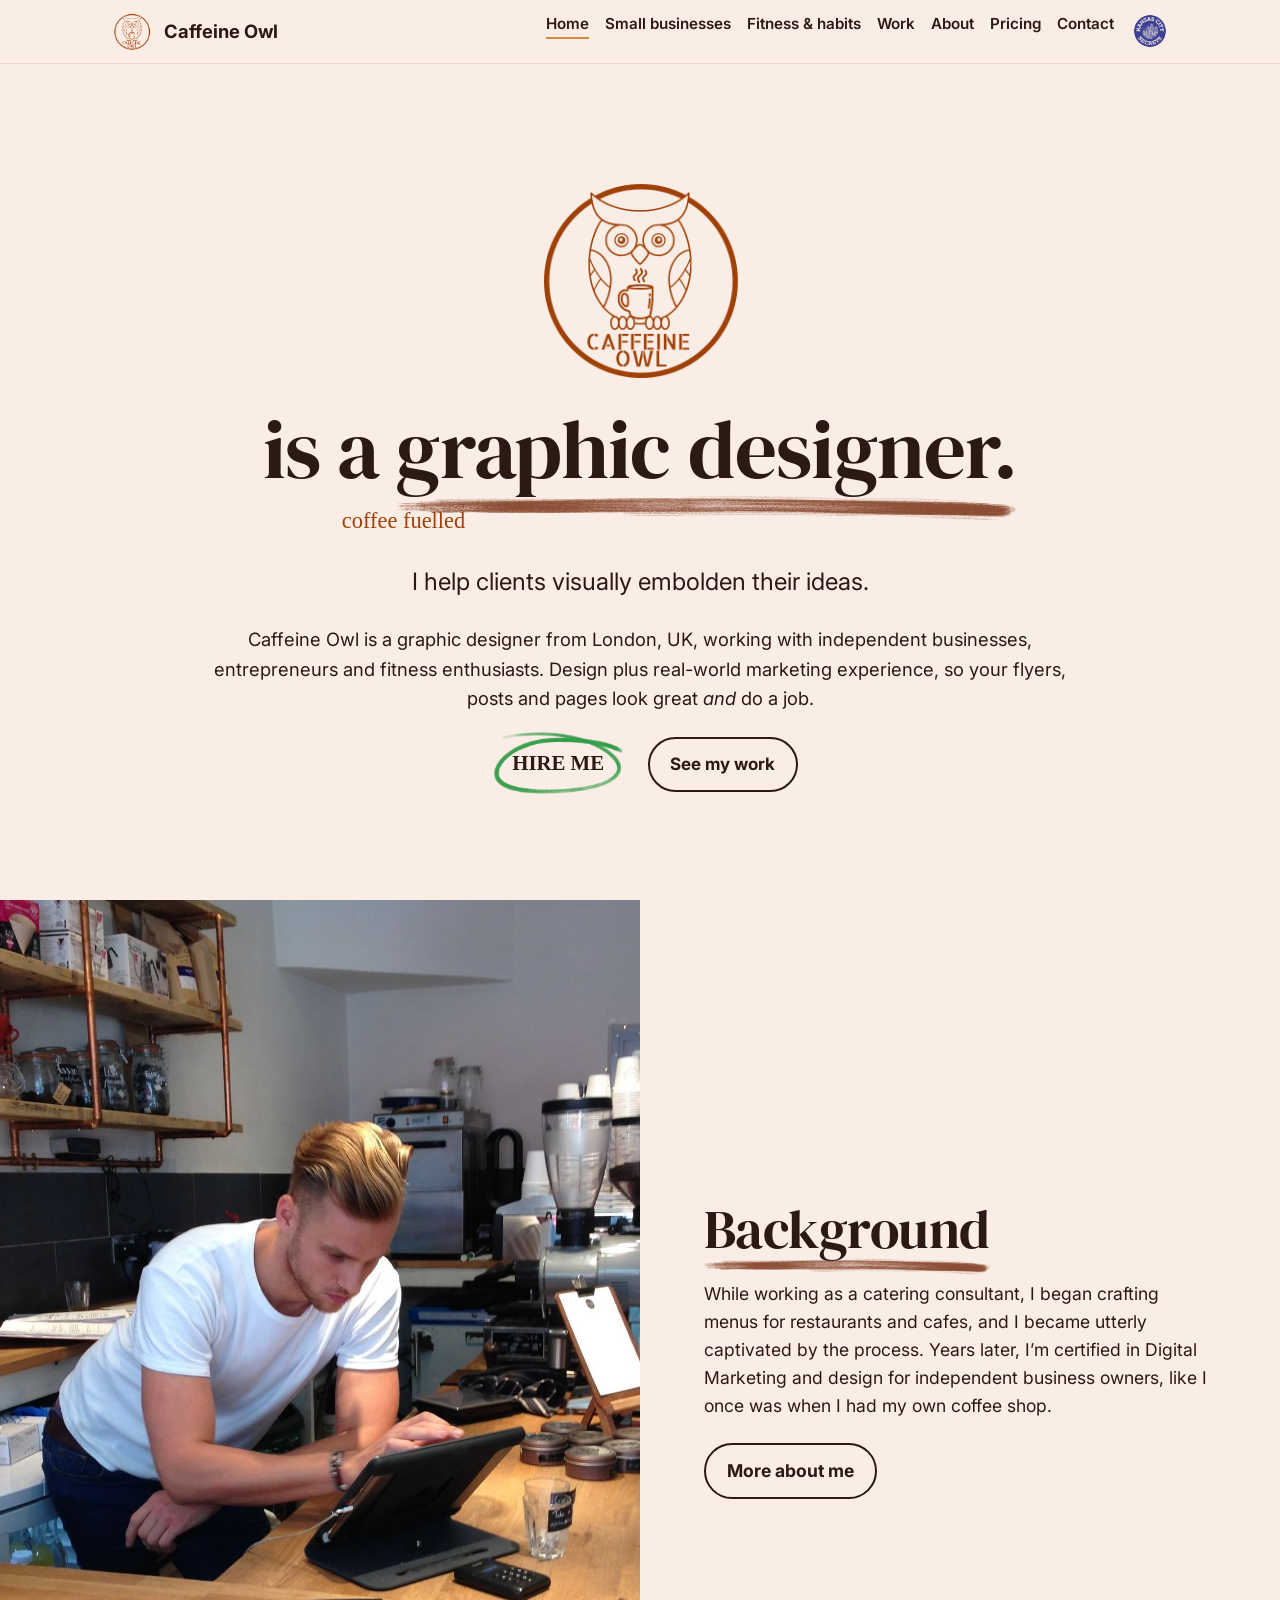
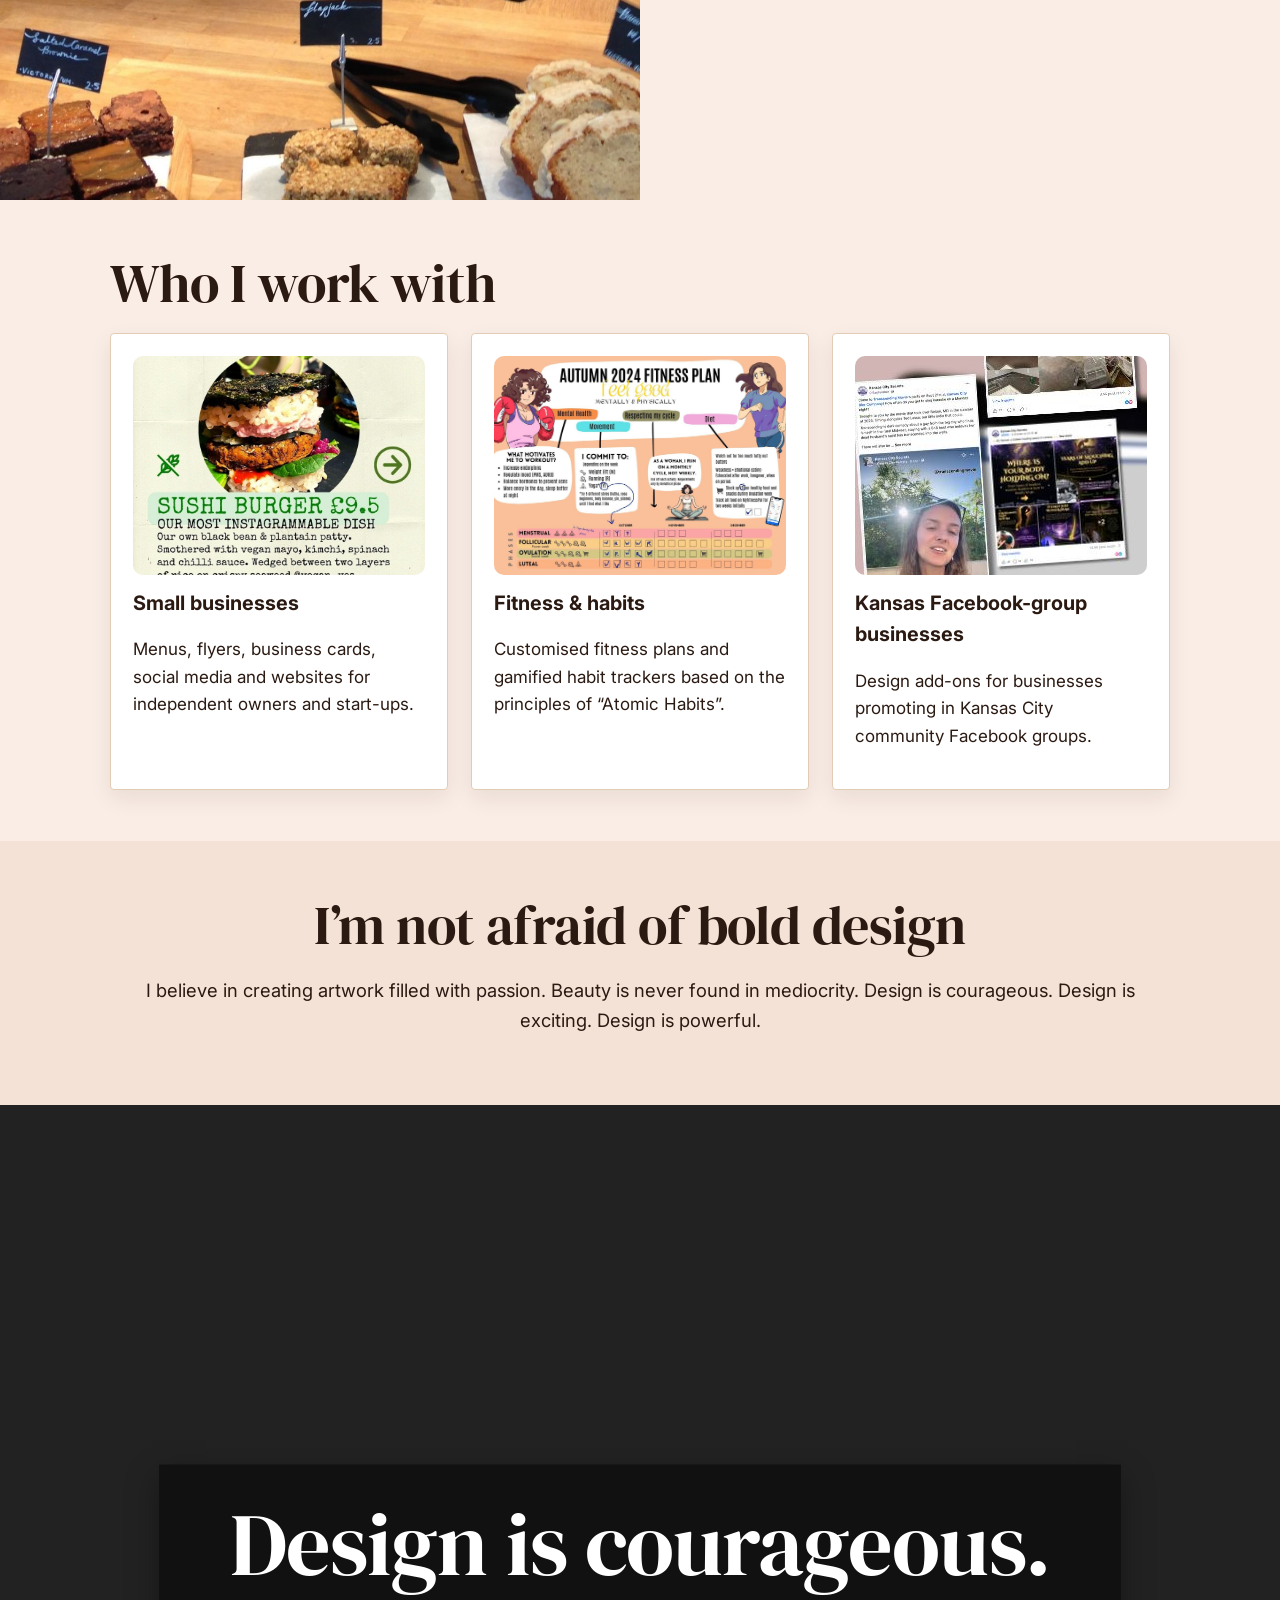
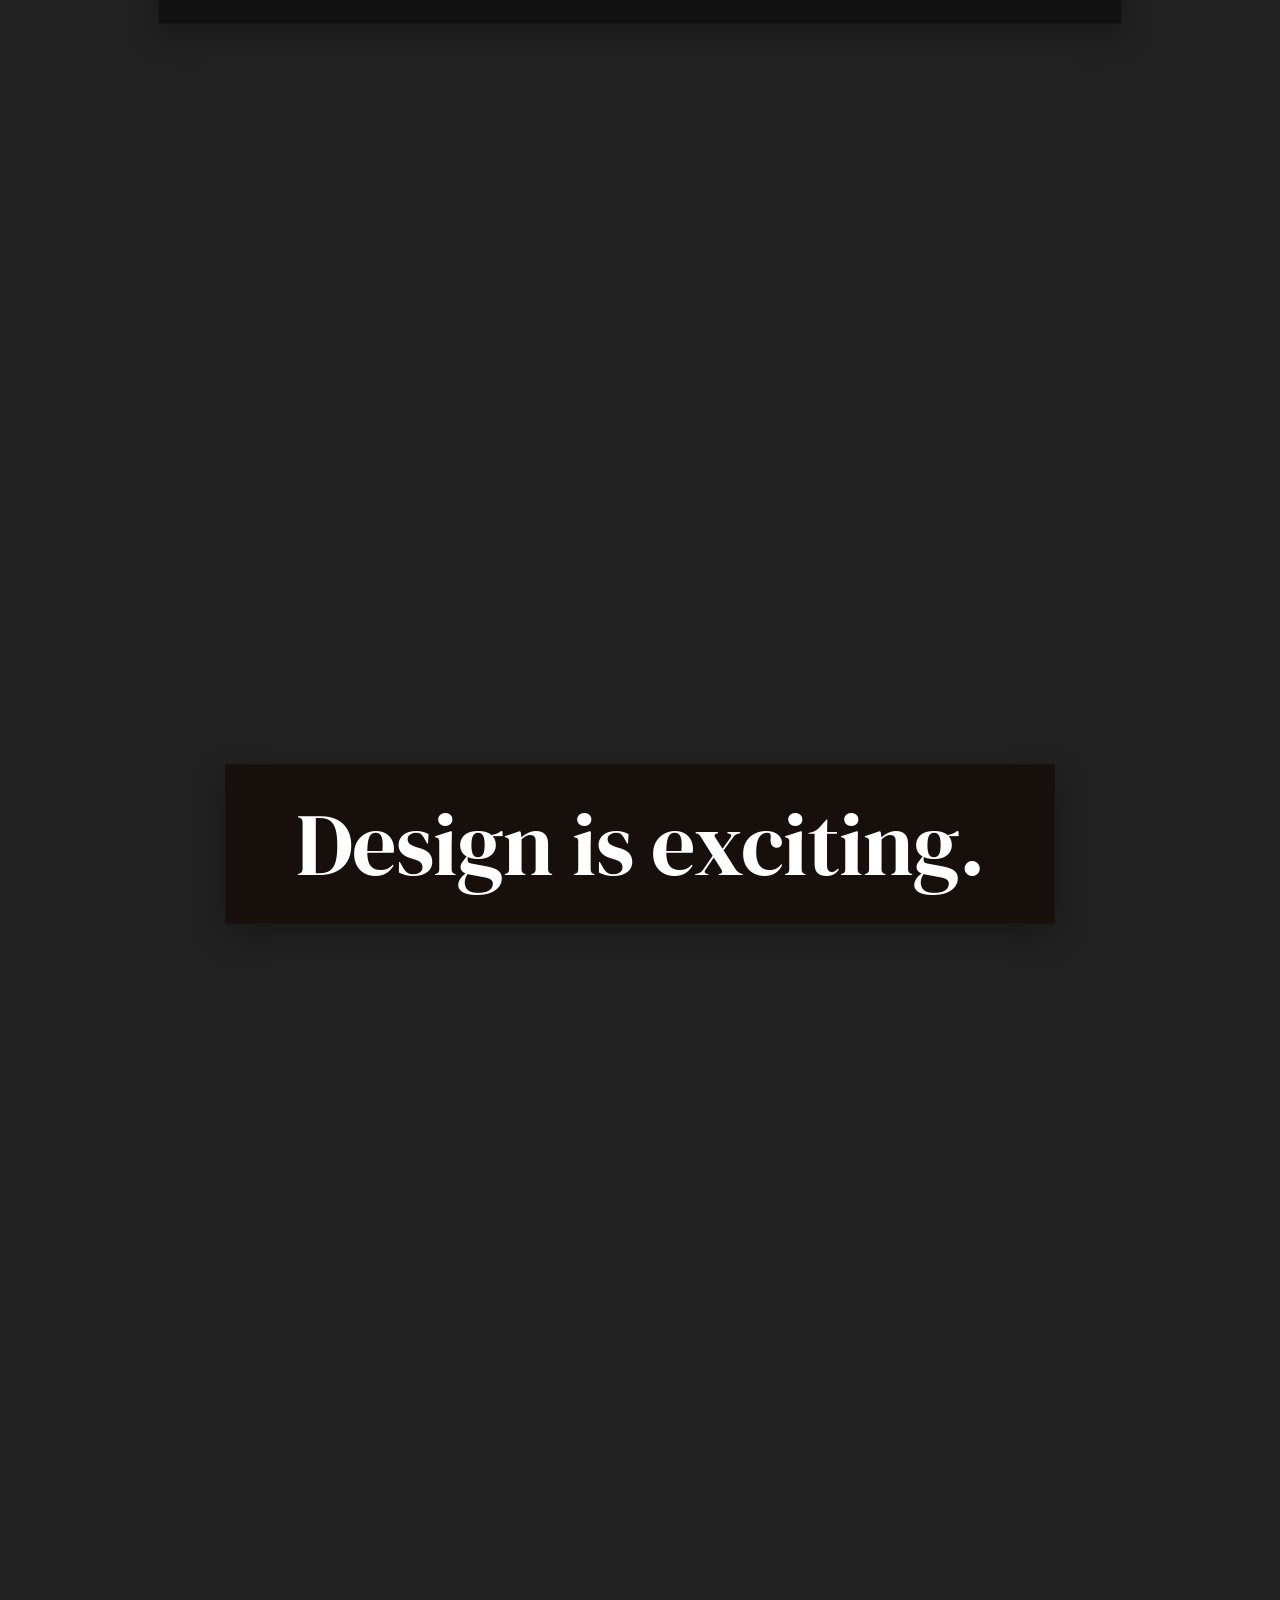
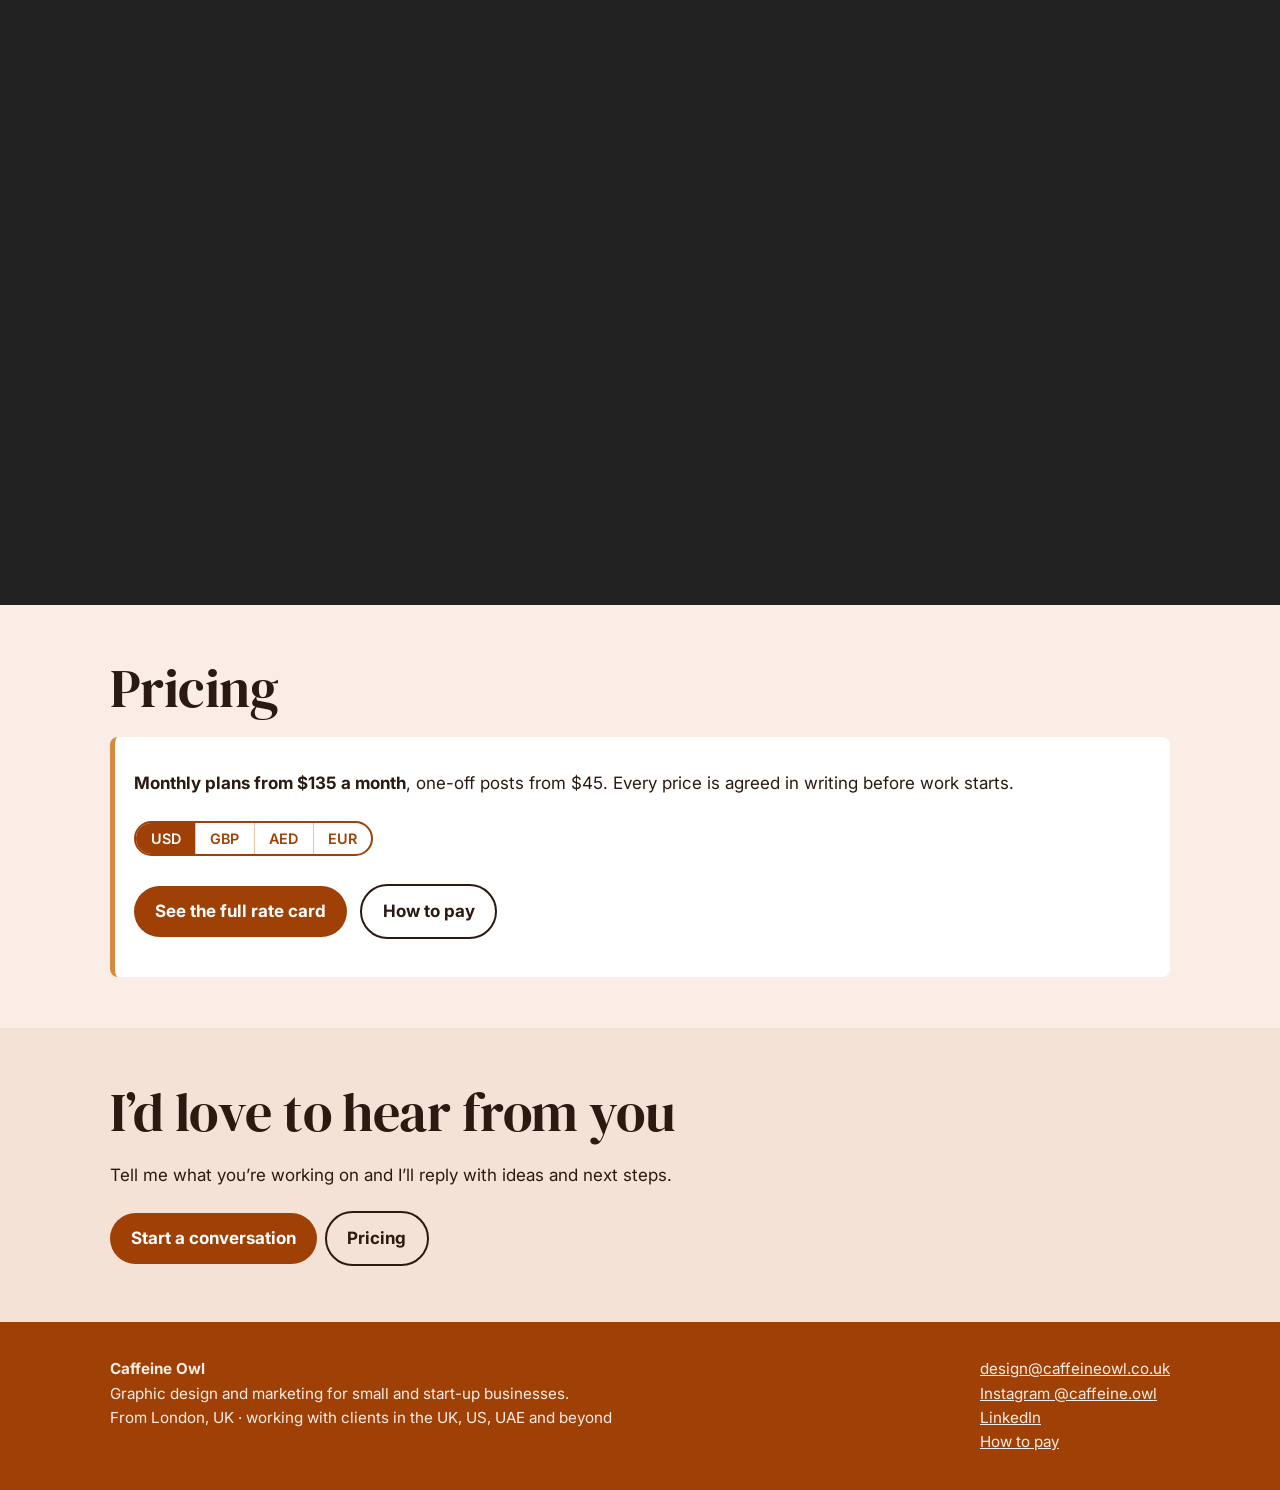
==== commit 107c8048: "Switch contact email to design@caffeineowl.co.uk; add sitemap.xml and robots.txt; tidy 404 page (noi" ====
--- a/index.html
+++ b/index.html
@@ -10,7 +10,7 @@
         <meta property="og:site_name" content="Caffeine Owl">
         <meta property="og:title" content="Caffeine Owl | Graphic design and marketing for small businesses">
         <meta property="og:description" content="Caffeine Owl is a graphic designer and marketer from London, UK, helping small businesses, start-ups and fitness enthusiasts look bold and get noticed.">
-        <meta property="og:image" content="https://ahuvldn.github.io/caffeineowl-site/img/og.jpg">
+        <meta property="og:image" content="https://caffeineowl.co.uk/img/og.jpg">
         <meta property="og:locale" content="en_GB">
         <meta name="twitter:card" content="summary_large_image">
         <link rel="icon" href="img/logo.png">
@@ -117,7 +117,7 @@
                     <strong>Caffeine Owl</strong><br>Graphic design and marketing for small and start-up businesses.<br>From London, UK · working with clients in the UK, US, UAE and beyond
                 </div>
                 <div>
-                    <a href="mailto:hello@caffeineowl.co.uk">hello@caffeineowl.co.uk</a><br><a href="https://www.instagram.com/caffeine.owl">Instagram @caffeine.owl</a><br><a href="https://www.linkedin.com/in/ahuvlondon/">LinkedIn</a><br><a href="https://pay.caffeineowl.co.uk/">How to pay</a>
+                    <a href="mailto:design@caffeineowl.co.uk">design@caffeineowl.co.uk</a><br><a href="https://www.instagram.com/caffeine.owl">Instagram @caffeine.owl</a><br><a href="https://www.linkedin.com/in/ahuvlondon/">LinkedIn</a><br><a href="https://pay.caffeineowl.co.uk/">How to pay</a>
                 </div>
             </div>
         </footer>
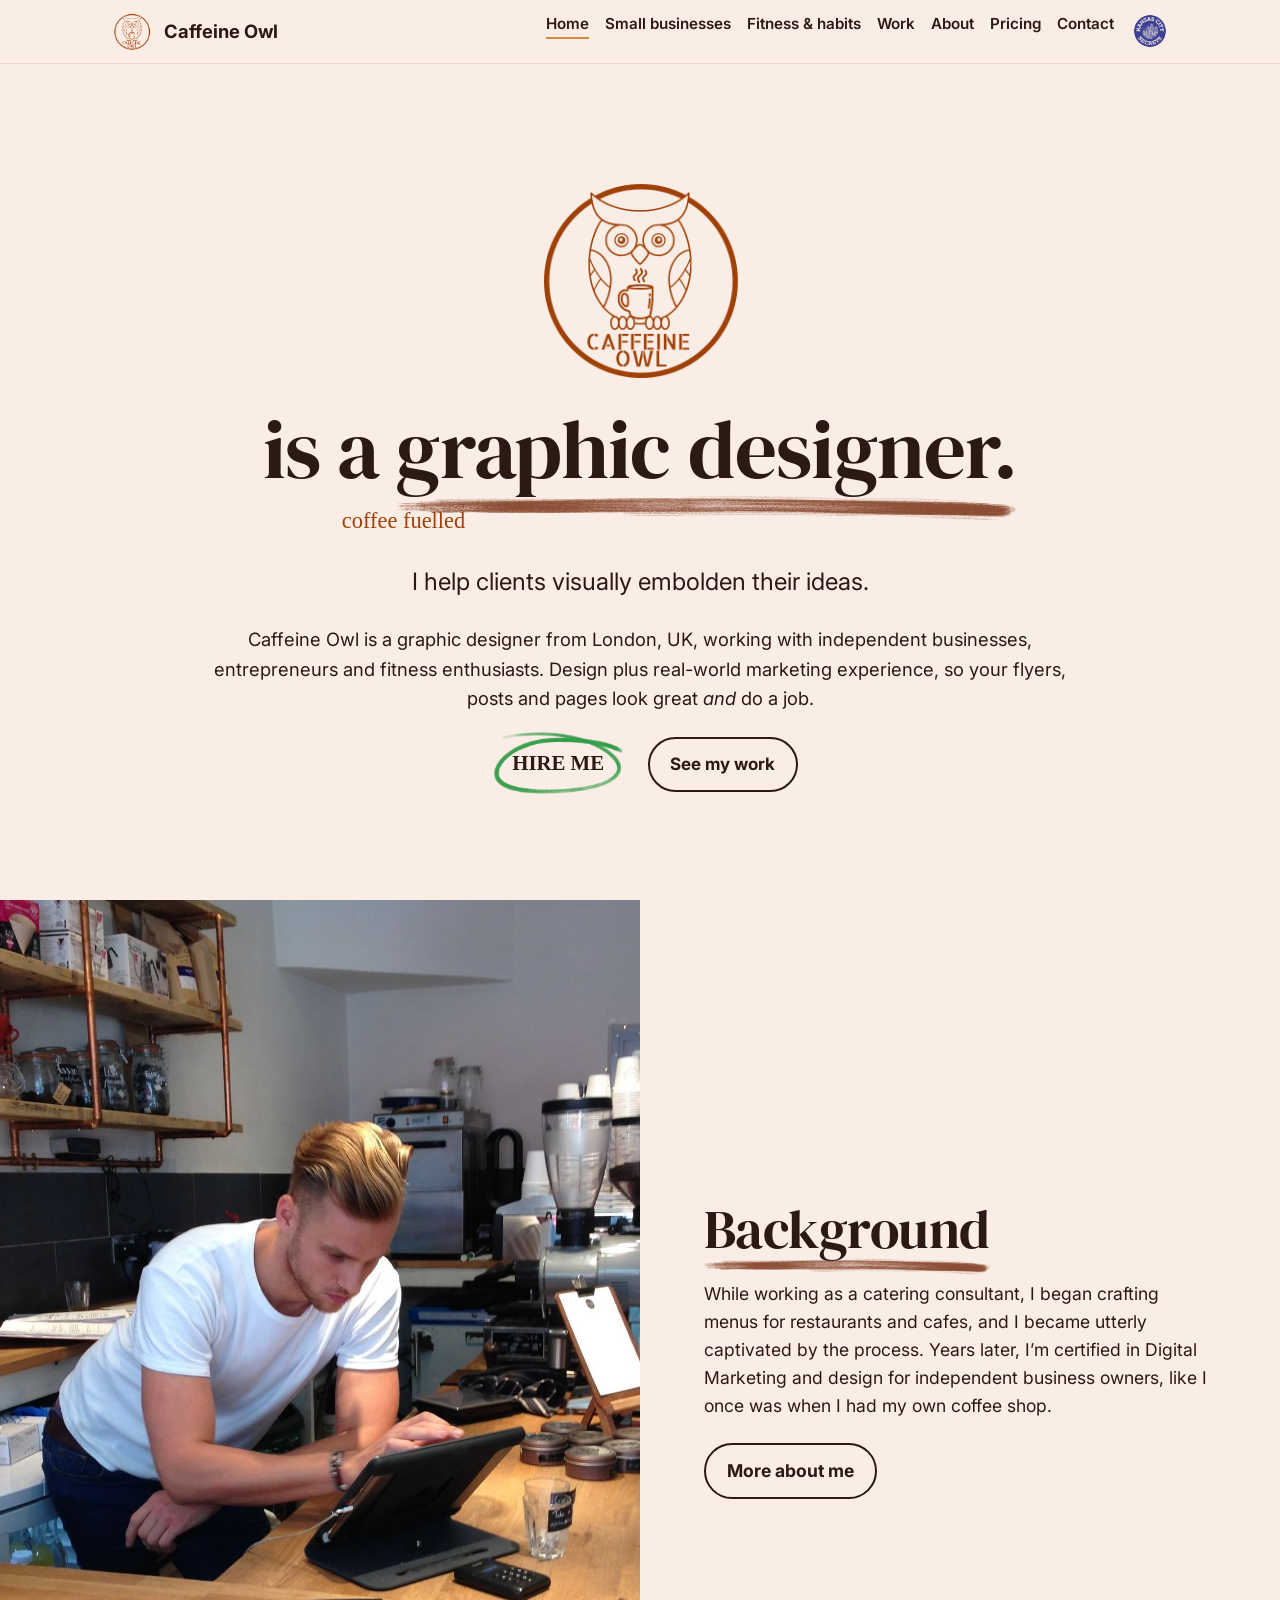
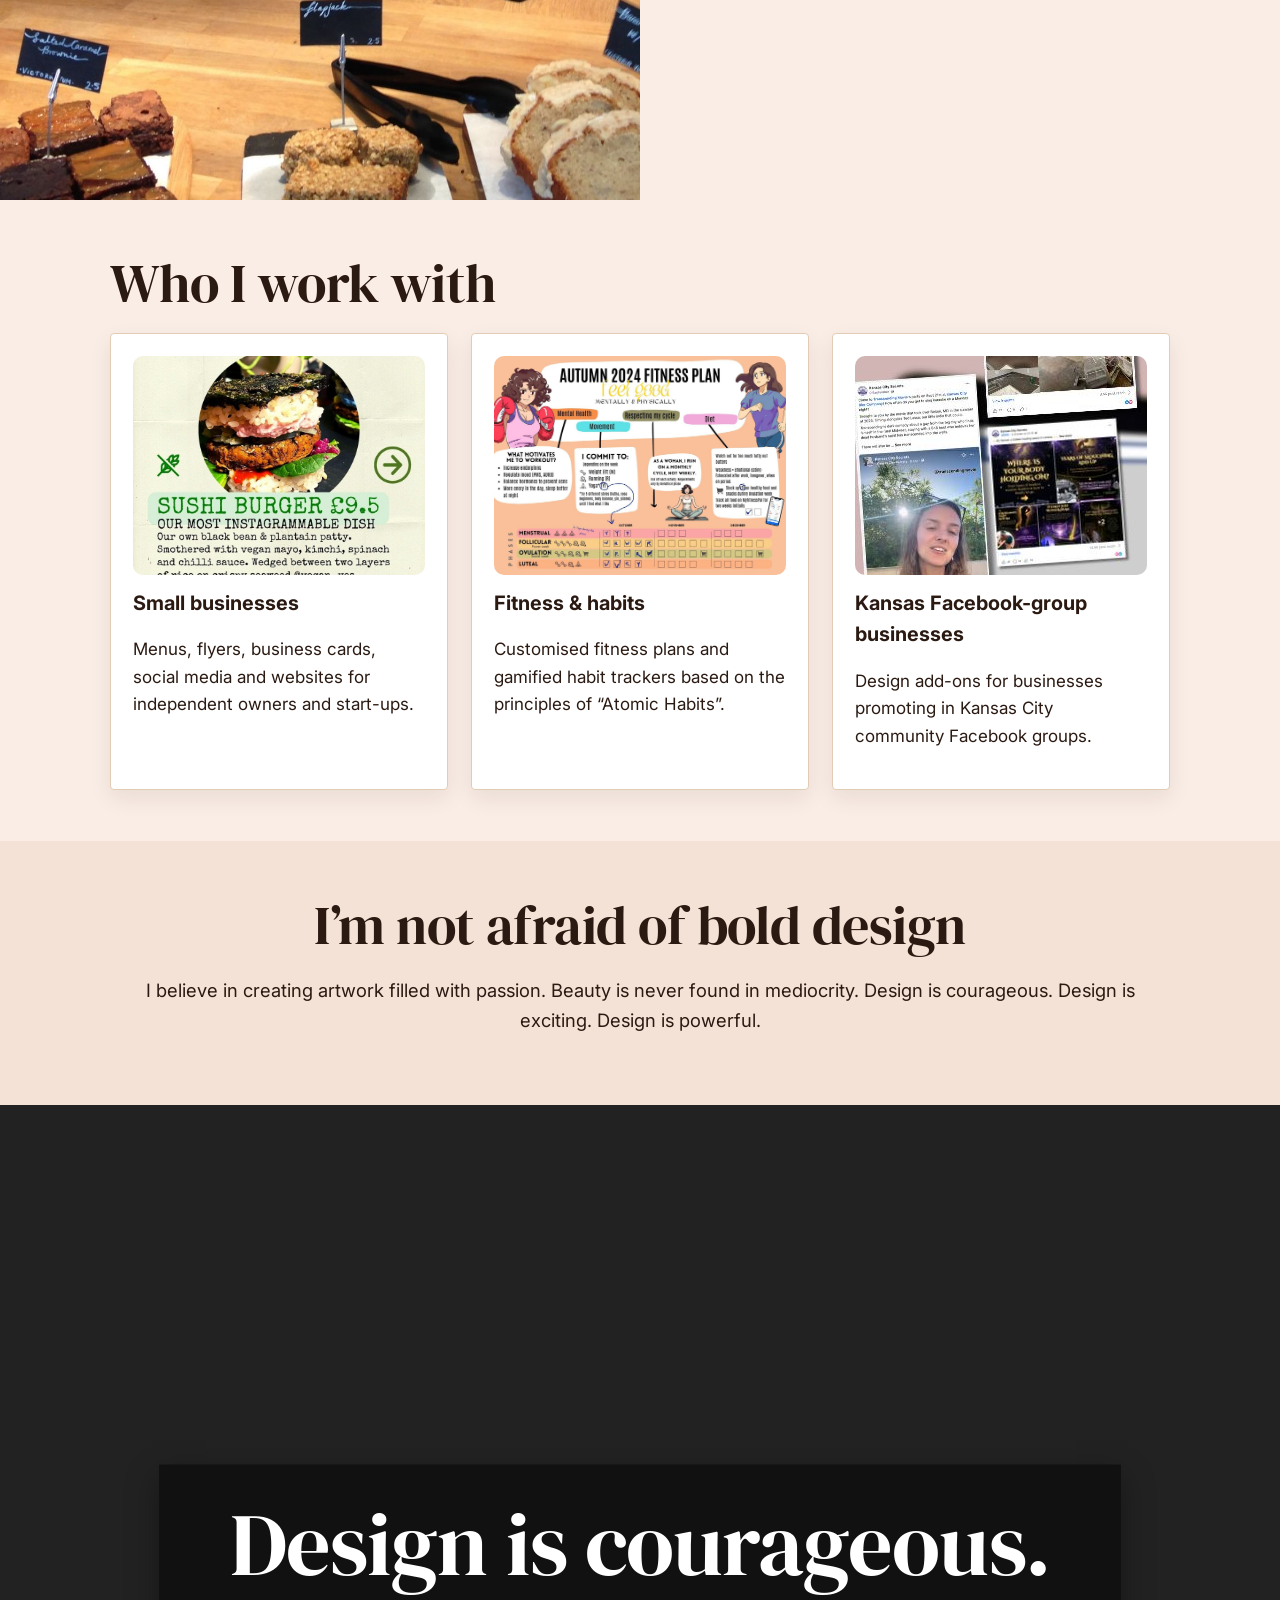
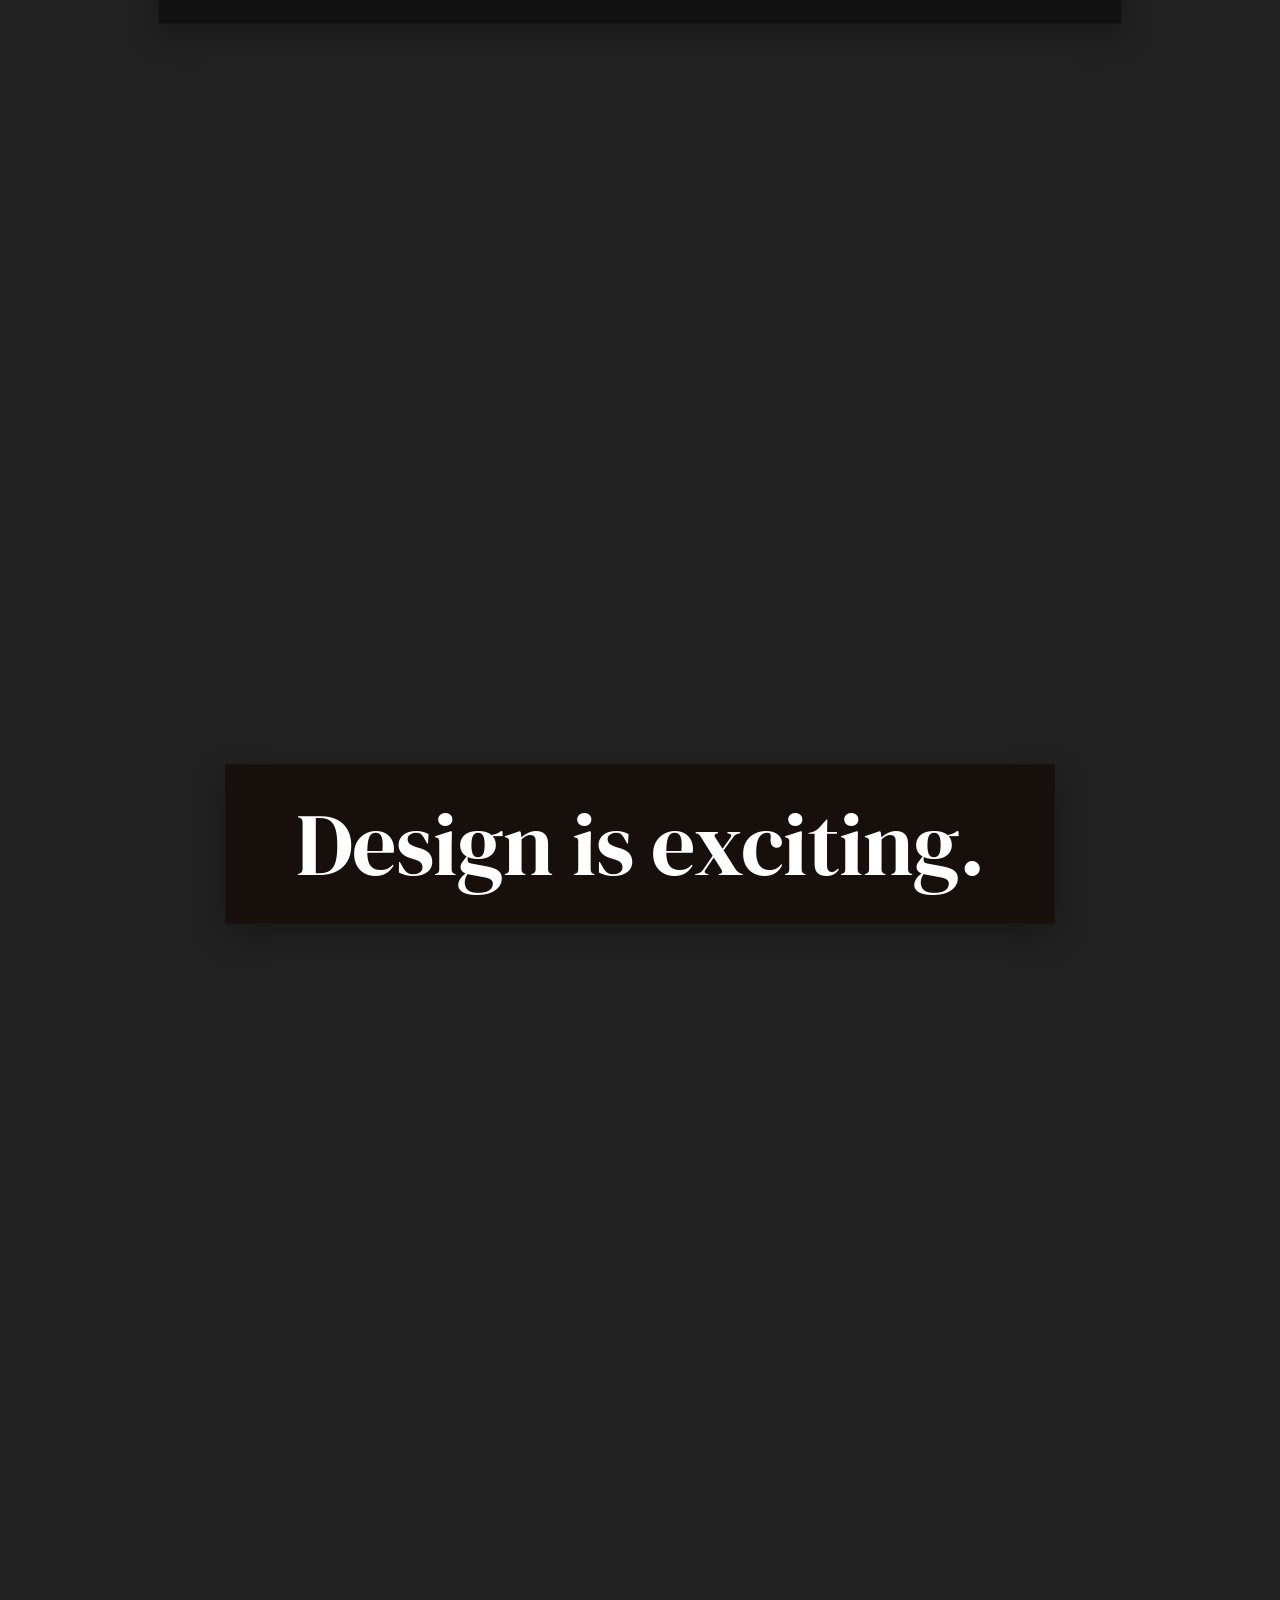
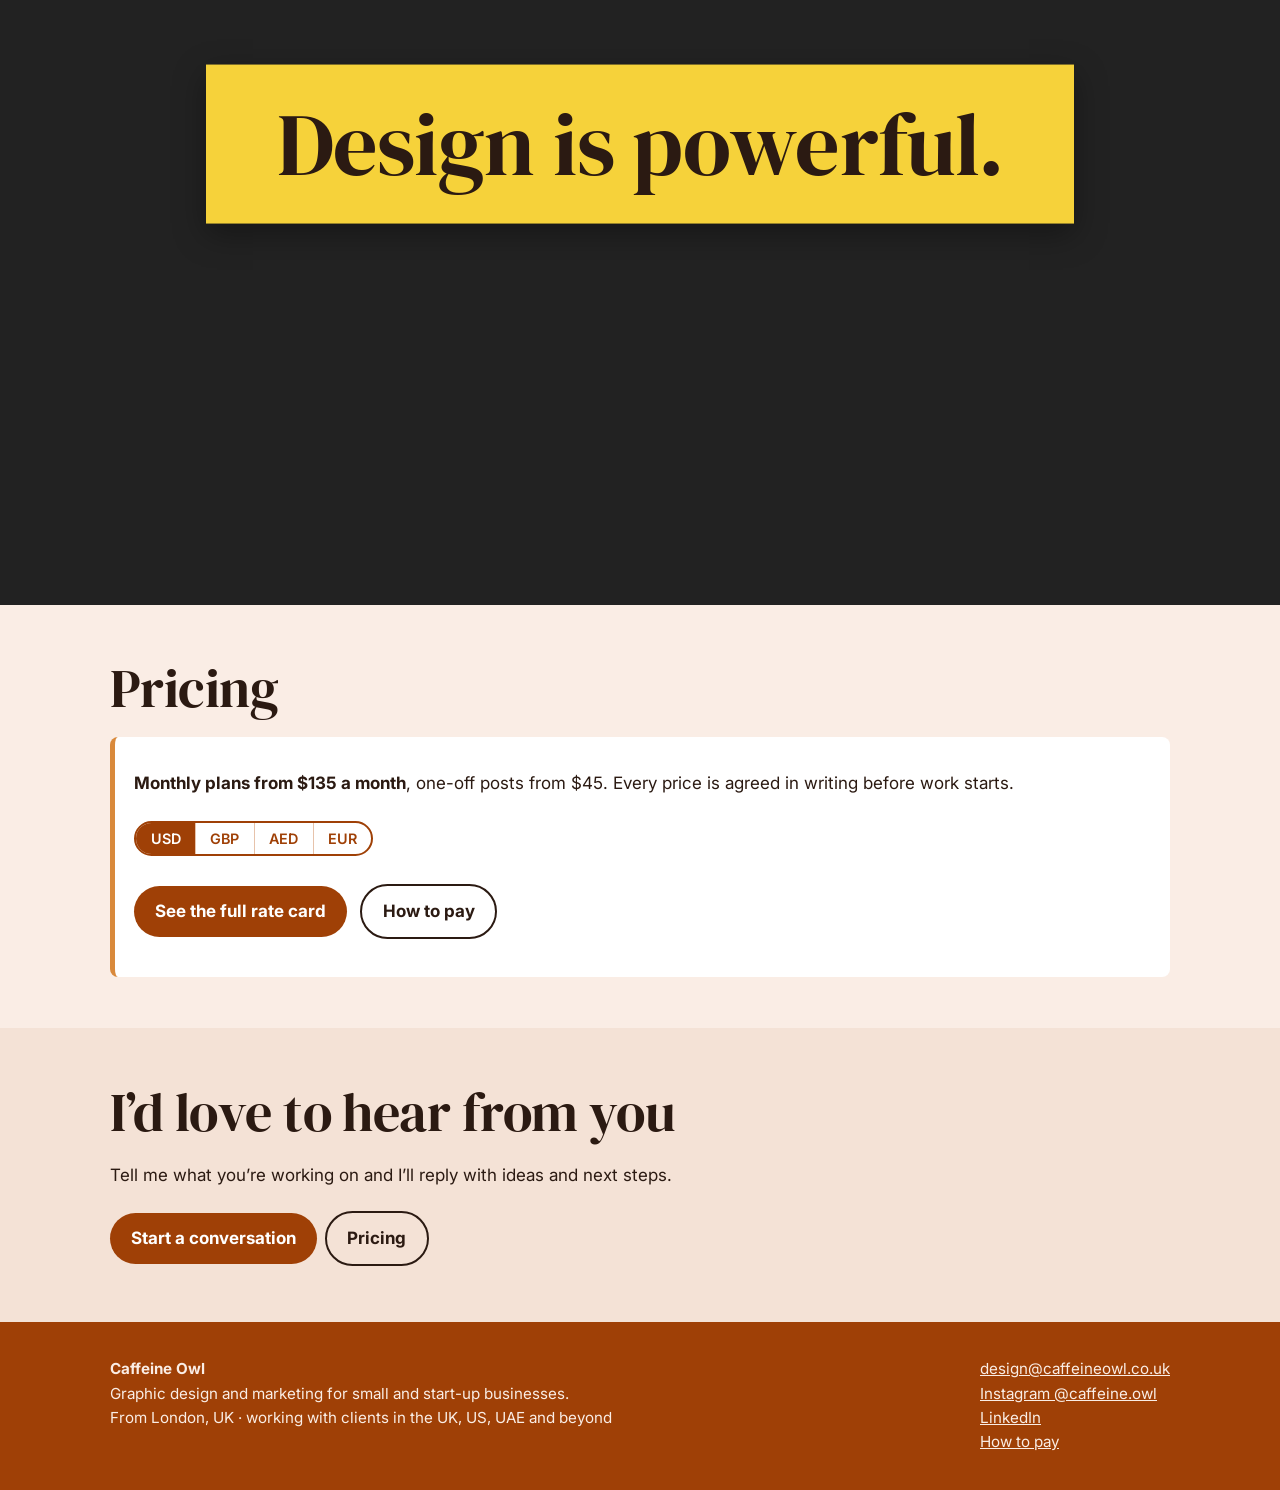
==== commit 77944239: "Use Facebook banner as social preview image" ====
--- a/index.html
+++ b/index.html
@@ -10,7 +10,7 @@
         <meta property="og:site_name" content="Caffeine Owl">
         <meta property="og:title" content="Caffeine Owl | Graphic design and marketing for small businesses">
         <meta property="og:description" content="Caffeine Owl is a graphic designer and marketer from London, UK, helping small businesses, start-ups and fitness enthusiasts look bold and get noticed.">
-        <meta property="og:image" content="https://caffeineowl.co.uk/img/og.jpg">
+        <meta property="og:image" content="https://caffeineowl.co.uk/img/og-cover.jpg">
         <meta property="og:locale" content="en_GB">
         <meta name="twitter:card" content="summary_large_image">
         <link rel="icon" href="img/logo.png">
